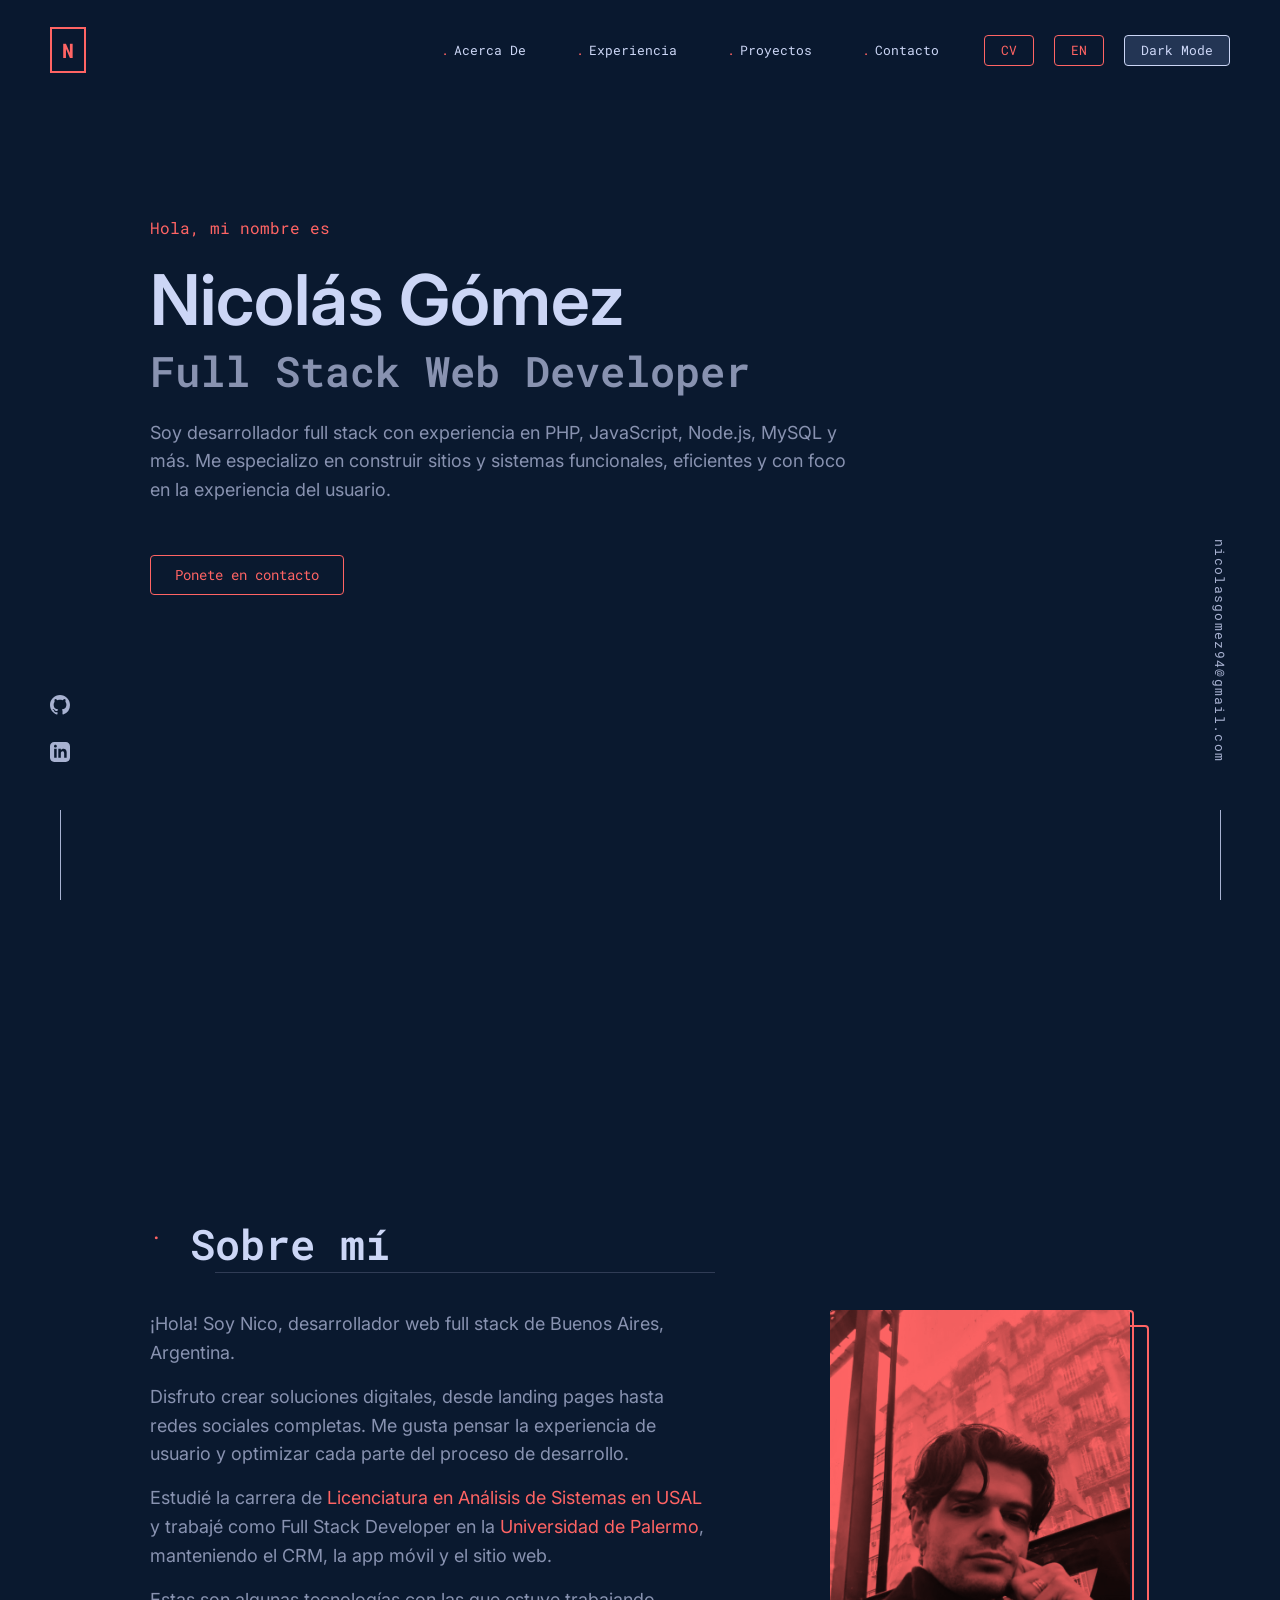
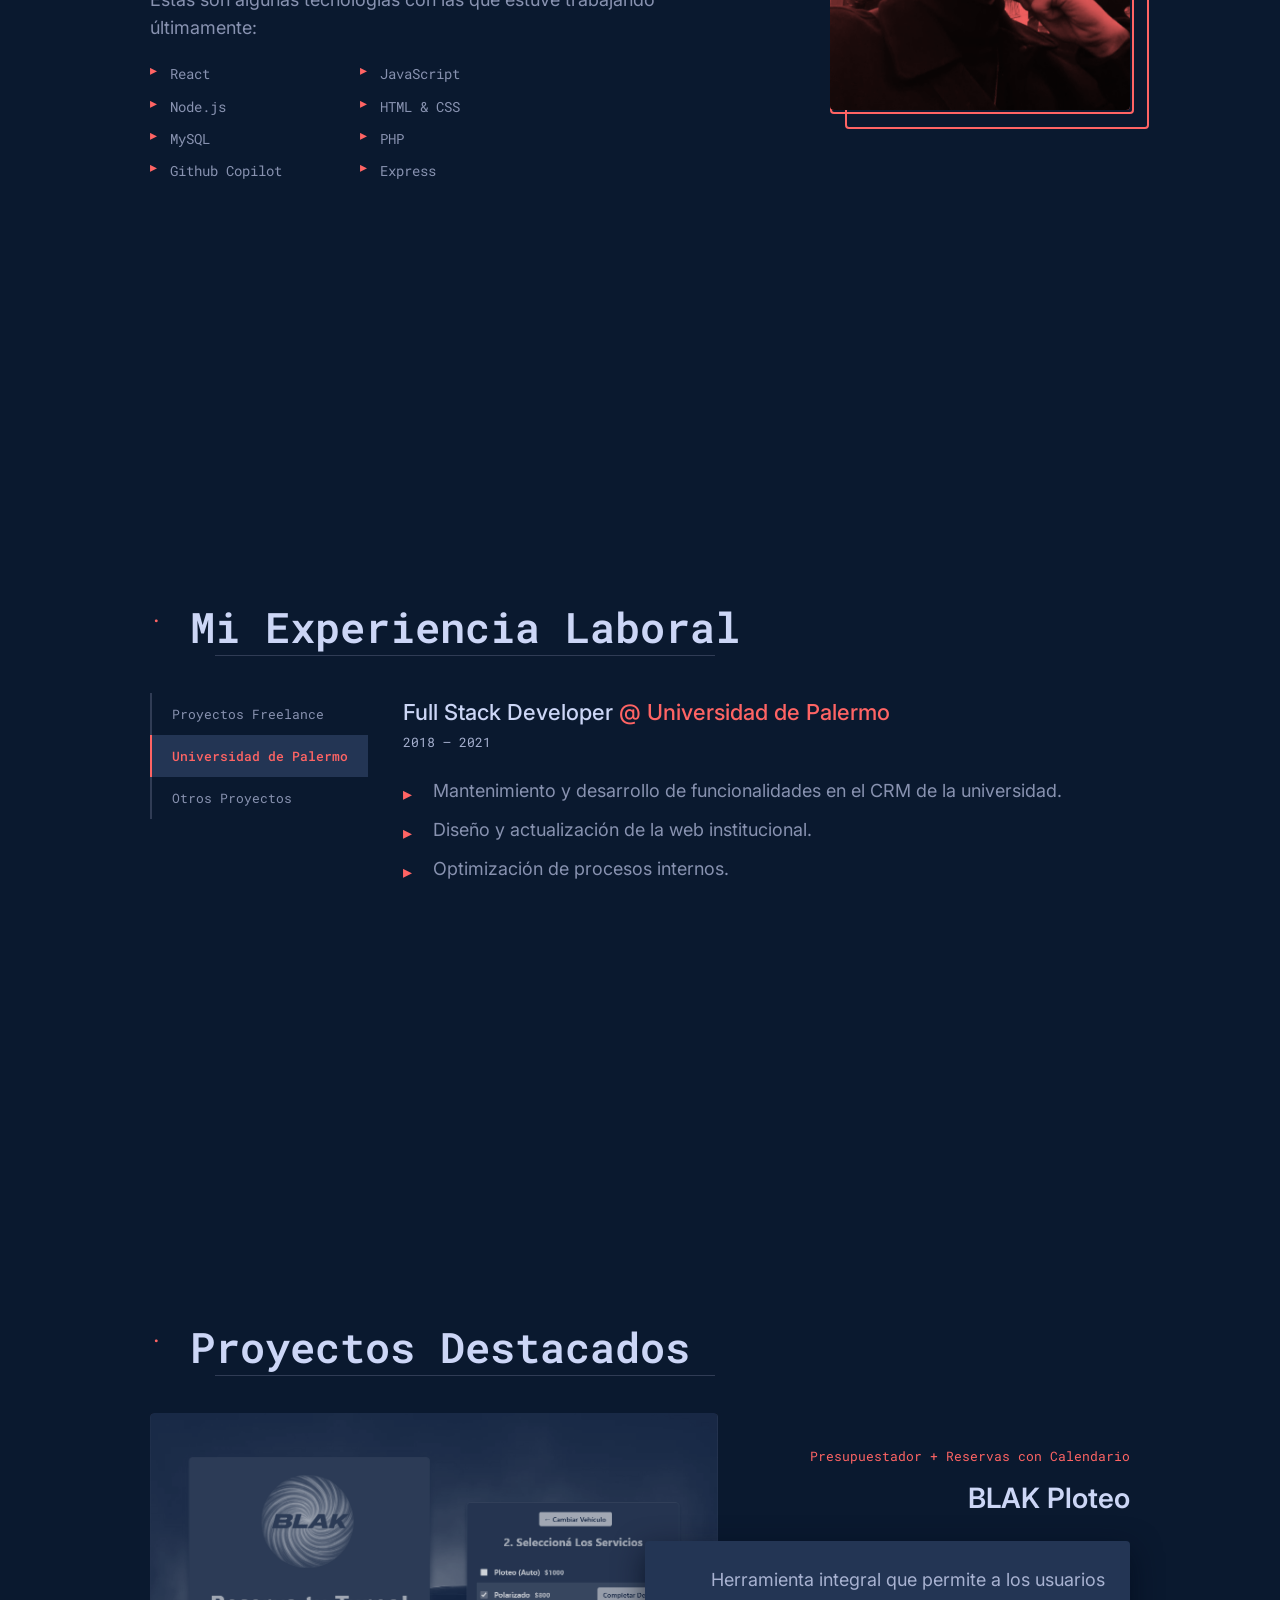
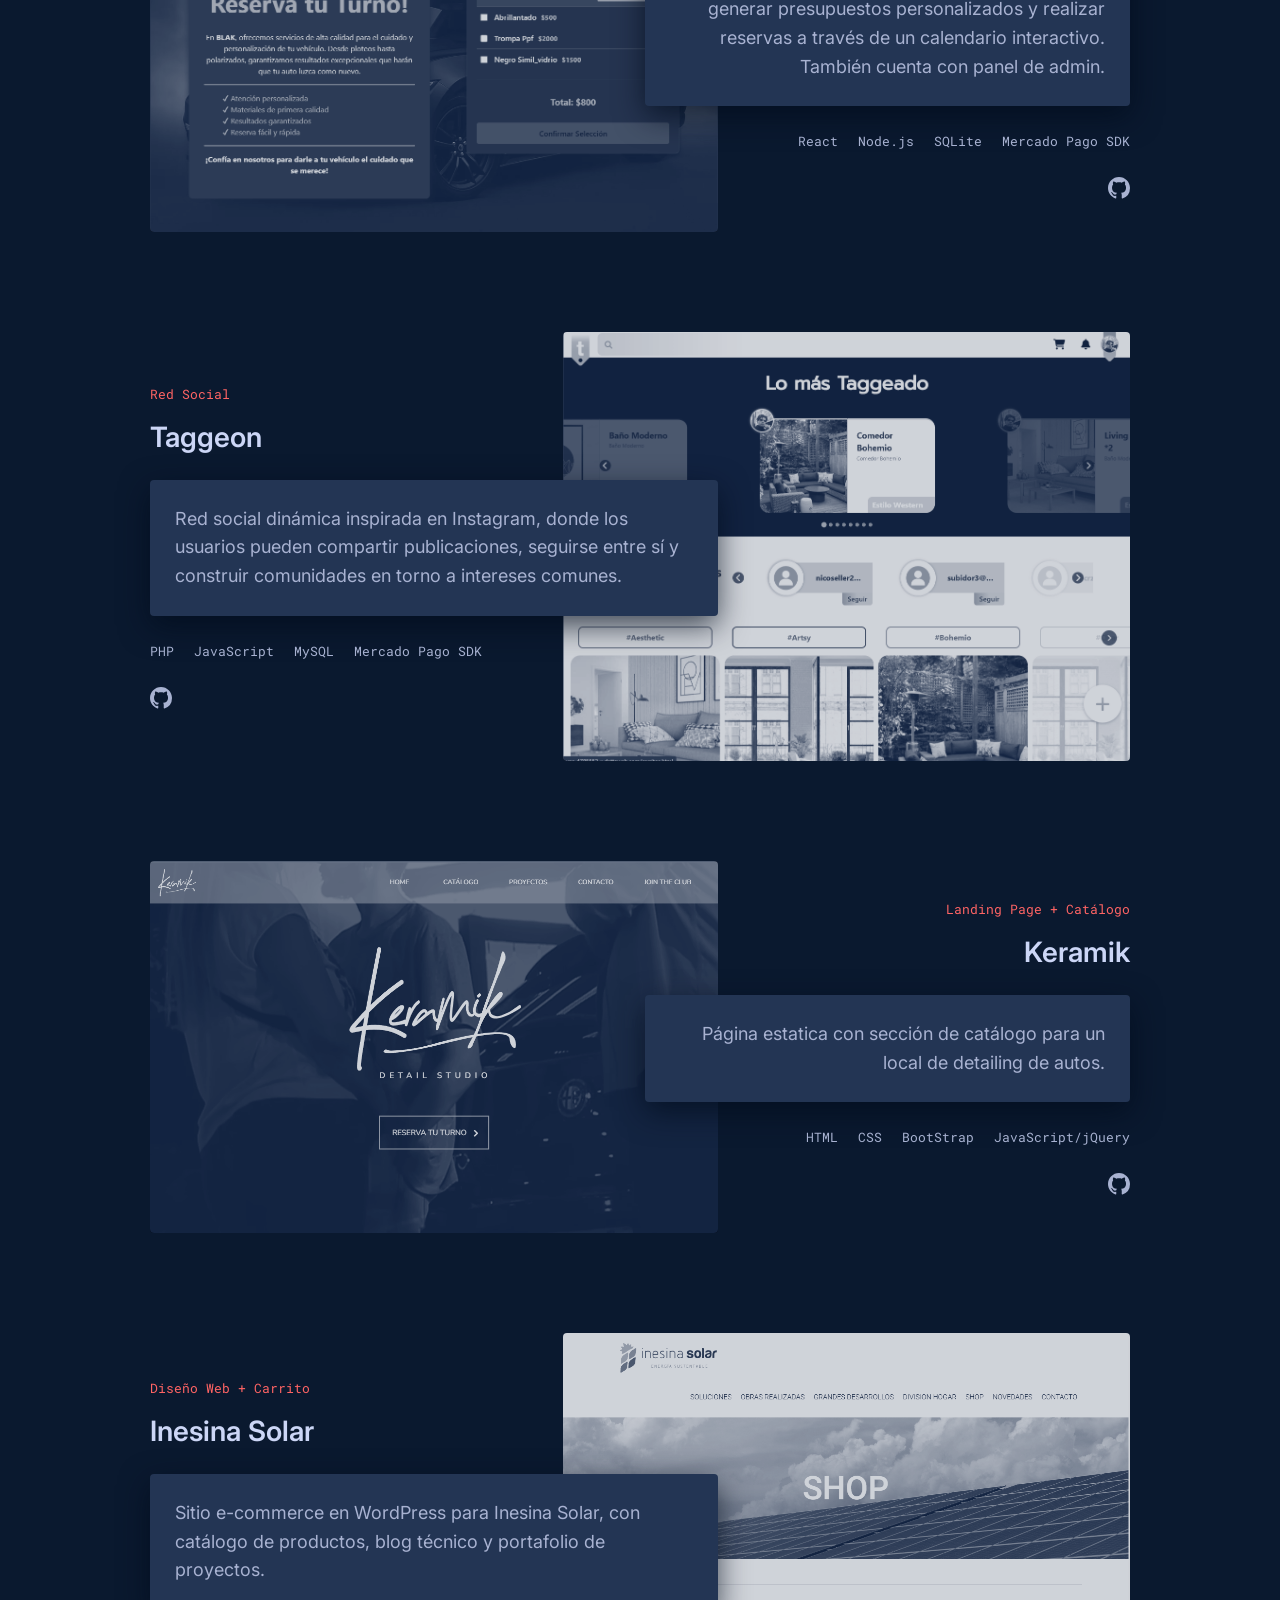
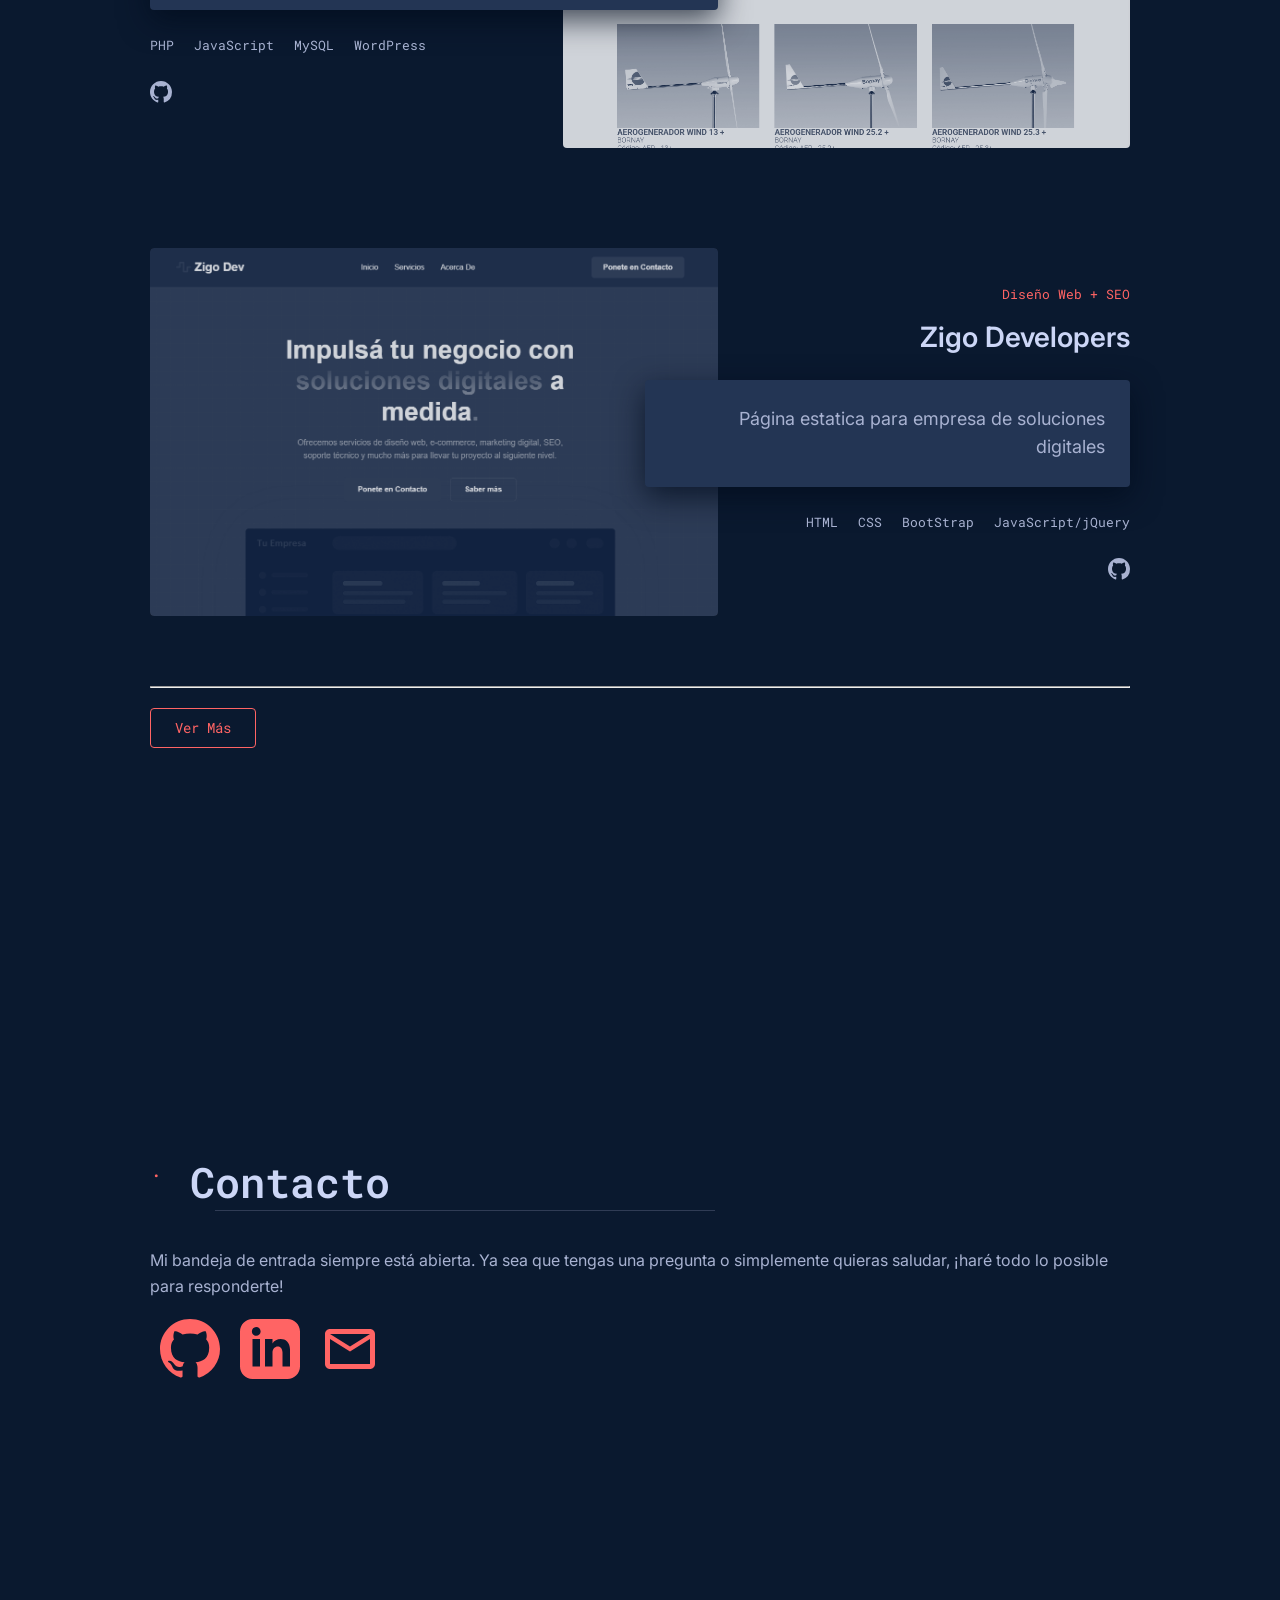
==== index.html @ 7b9150d1 "vuelta a normal" ====
<!DOCTYPE html>
<html lang="es">
<head>
    <meta charset="UTF-8">
    <meta name="viewport" content="width=device-width, initial-scale=1.0">
    <title>Nicolás Gómez - Full Stack Developer</title>
    <link rel="stylesheet" type="text/css" href="css/styles.css">
    <link rel="preconnect" href="https://fonts.googleapis.com">
    <link rel="preconnect" href="https://fonts.gstatic.com" crossorigin>
    <link rel="icon" type="image/png" href="img/favicon2.png">
    <link href="https://fonts.googleapis.com/css2?family=Inter:wght@400;500;600;700&family=Roboto+Mono:wght@400;500&display=swap" rel="stylesheet">
</head>
<body>

    <header>
        <div class="logo">
            <a href="#hero">N</a>
        </div>
    
        <nav class="desktop-nav"> 
            <ul>
                <li><a href="#about">Acerca De</a></li>
                <li><a href="#experience">Experiencia</a></li>
                <li><a href="#work">Proyectos</a></li>
                <li><a href="#contact">Contacto</a></li>
            </ul>
            <a href="cv/cv_es.pdf" target="_blank" rel="noopener noreferrer" class="button resume-button">CV</a>
            <a href="index-en.html" rel="noopener noreferrer" class="button resume-button lang-button">EN</a>
            <button id="theme-toggle" class="button theme-toggle-button">Dark Mode</button>
        </nav>
    
        <div class="mobile-nav-button-container">
            <button class="hamburger-button" aria-label="Menu" aria-expanded="false" aria-controls="mobile-menu">
                <div class="hamburger-box">
                    <div class="hamburger-inner"></div>
                </div>
            </button>
        </div>
    </header>
    
    <aside id="mobile-menu" class="mobile-menu" tabindex="-1" aria-labelledby="mobile-menu-title" hidden>
        <button class="close-menu-button" aria-label="Close menu">
            <span>&times;</span> </button>
        <nav>
             <ul>
                <li><a href="#about">Acerca De</a></li>
                <li><a href="#experience">Experiencia</a></li>
                <li><a href="#work">Proyectos</a></li>
                <li><a href="#contact">Contacto</a></li>
             </ul>
            <div class="btn-mobile-otros">
                <a href="cv/cv_es.pdf" target="_blank" rel="noopener noreferrer" class="button resume-button">Resume</a>
                <a href="index-en.html" rel="noopener noreferrer" class="button resume-button lang-button">EN</a>
                <button id="mobile-theme-toggle" class="button theme-toggle-button">Dark Mode</button>
            </div>
        </nav>
    </aside>

    <aside class="side left">
        <ul>
            <li><a href="https://github.com/yourusername" target="_blank" rel="noopener noreferrer" aria-label="GitHub">
                 <svg xmlns="http://www.w3.org/2000/svg" viewBox="0 0 16 16" fill="currentColor"> <path d="M8 0C3.58 0 0 3.58 0 8c0 3.54 2.29 6.53 5.47 7.59.4.07.55-.17.55-.38 0-.19-.01-.82-.01-1.49-2.01.37-2.53-.49-2.69-.94-.09-.23-.48-.94-.82-1.13-.28-.15-.68-.52-.01-.53.63-.01 1.08.58 1.23.82.72 1.21 1.87.87 2.33.66.07-.52.28-.87.51-1.07-1.78-.2-3.64-.89-3.64-3.95 0-.87.31-1.59.82-2.15-.08-.2-.36-1.02.08-2.12 0 0 .67-.21 2.2.82.64-.18 1.32-.27 2-.27.68 0 1.36.09 2 .27 1.53-1.04 2.2-.82 2.2-.82.44 1.1.16 1.92.08 2.12.51.56.82 1.27.82 2.15 0 3.07-1.87 3.75-3.65 3.95.29.25.54.73.54 1.48 0 1.07-.01 1.93-.01 2.2 0 .21.15.46.55.38A8.013 8.013 0 0 0 16 8c0-4.42-3.58-8-8-8z"/> </svg>
            </a></li>
             <!-- <li><a href="https://instagram.com/yourusername" target="_blank" rel="noopener noreferrer" aria-label="Instagram">
                 <svg xmlns="http://www.w3.org/2000/svg" role="img" viewBox="0 0 24 24" fill="none" stroke="#0a192f" stroke-width="2" stroke-linecap="round" stroke-linejoin="round" class="feather feather-instagram"><rect x="2" y="2" width="20" height="20" rx="5" ry="5"></rect><path d="M16 11.37A4 4 0 1 1 12.63 8 4 4 0 0 1 16 11.37z"></path><line x1="17.5" y1="6.5" x2="17.51" y2="6.5"></line></svg>
             </a></li>stroke hardcodeado
            <li><a href="https://twitter.com/yourusername" target="_blank" rel="noopener noreferrer" aria-label="Twitter">
                 <svg xmlns="http://www.w3.org/2000/svg" viewBox="0 0 24 24" fill="currentColor"> <path d="M24 4.557c-.883.392-1.832.656-2.828.775 1.017-.609 1.798-1.574 2.165-2.724-.951.564-2.005.974-3.127 1.195-.897-.957-2.178-1.555-3.594-1.555-3.179 0-5.515 2.966-4.797 6.045-4.091-.205-7.719-2.165-10.148-5.144-.424.727-.666 1.581-.666 2.493 0 1.696.862 3.19 2.171 4.069-.802-.026-1.55-.248-2.2-.608v.064c0 2.368 1.686 4.34 3.914 4.79-.41.111-.843.171-1.286.171-.315 0-.619-.031-.916-.086.621 1.934 2.426 3.341 4.567 3.381-1.676 1.311-3.789 2.091-6.083 2.091-.396 0-.787-.023-1.171-.069 2.167 1.394 4.748 2.209 7.522 2.209 9.016 0 13.939-7.482 13.939-13.94 0-.212-.005-.424-.014-.634.957-.69 1.785-1.554 2.443-2.537z"/> </svg>
            </a></li> -->
            <li><a href="https://linkedin.com/in/yourusername" target="_blank" rel="noopener noreferrer" aria-label="LinkedIn">
                 <svg xmlns="http://www.w3.org/2000/svg" viewBox="0 0 24 24" fill="currentColor"> <path d="M19 0h-14c-2.761 0-5 2.239-5 5v14c0 2.761 2.239 5 5 5h14c2.762 0 5-2.239 5-5v-14c0-2.761-2.238-5-5-5zm-11 19h-3v-11h3v11zm-1.5-12.268c-.966 0-1.75-.79-1.75-1.764s.784-1.764 1.75-1.764 1.75.79 1.75 1.764-.783 1.764-1.75 1.764zm13.5 12.268h-3v-5.604c0-3.368-4-3.113-4 0v5.604h-3v-11h3v1.765c1.396-2.586 7-2.777 7 2.476v6.759z"/> </svg>
            </a></li>
        </ul>
    </aside>

    <aside class="side right">
        <div class="email">
            <a href="mailto:nicolasgomez94@gmail.com">nicolasgomez94@gmail.com</a>
        </div>
    </aside>

    <main>
        <section id="hero">
            <p class="greeting">Hola, mi nombre es</p>
            <h1 class="name">Nicolás Gómez</h1>
            <h2 class="tagline">Full Stack Web Developer</h2>
            <p>Soy desarrollador full stack con experiencia en PHP, JavaScript, Node.js, MySQL y más. Me especializo en construir sitios y sistemas funcionales, eficientes y con foco en la experiencia del usuario.</p>
            <a href="mailto:nicolasgomez94@gmail.com" class="button contact-button">Ponete en contacto</a>
        </section>
        
        <section id="about" style="margin-top: 200px;">
            <h2>Sobre mí</h2>
            <div class="about-content">
                <div class="about-text">
                    <p>¡Hola! Soy Nico, desarrollador web full stack de Buenos Aires, Argentina.</p>
                    <p>Disfruto crear soluciones digitales, desde landing pages hasta redes sociales completas. Me gusta pensar la experiencia de usuario y optimizar cada parte del proceso de desarrollo.</p>
                    <p>Estudié la carrera de <span class="highlight">Licenciatura en Análisis de Sistemas en USAL</span> y trabajé como Full Stack Developer en la <span class="highlight">Universidad de Palermo</span>, manteniendo el CRM, la app móvil y el sitio web.</p>
                    <p>Estas son algunas tecnologías con las que estuve trabajando últimamente:</p>
                    <ul class="skills-list">
                        <li>React</li>
                        <li>JavaScript</li>
                        <li>Node.js</li>
                        <li>HTML & CSS</li>
                        <li>MySQL</li>
                        <li>PHP</li>
                        <li>Github Copilot</li>
                        <li>Express</li>
                    </ul>
                </div>
                <div class="about-image">
                    <div class="image-wrapper">
                        <img src="img/20240723_174016.jpg" alt="Nicolás Gómez">
                    </div>
                </div>
            </div>
        </section>
        
        <section id="experience">
            <h2>Mi Experiencia Laboral</h2>
            <div class="experience-tabs">
                <div class="tab-list" role="tablist" aria-label="Job tabs">
                    <button id="tab-0" role="tab" aria-selected="false" aria-controls="panel-0" tabindex="-1" class="tab-button">
                        <span>Proyectos Freelance</span>
                    </button>
                    <button id="tab-1" role="tab" aria-selected="true" aria-controls="panel-1" tabindex="0" class="tab-button active">
                        <span>Universidad de Palermo</span>
                    </button>
                    <button id="tab-2" role="tab" aria-selected="false" aria-controls="panel-2" tabindex="-1" class="tab-button">
                        <span>Otros Proyectos</span>
                    </button>
                </div>
        
                <div class="tab-panels">
                    <div id="panel-0" role="tabpanel" tabindex="0" aria-labelledby="tab-0" class="tab-panel" hidden>
                        <h3><span>Full Stack Developer</span> <span class="company"> Freelance</span></h3>
                        <p class="date">2021 — 2024</p>
                        <ul>
                            <li>Diseño y desarrollo de sitios web para emprendimientos como GG Apartments y Keramik.</li>
                            <li>Creación de redes sociales propias con funcionalidades avanzadas (Taggeon).</li>
                            <li>Implementación de funcionalidades de reservas y pagos online en plataformas como BLAK.</li>
                        </ul>
                    </div>
                    <div id="panel-1" role="tabpanel" tabindex="0" aria-labelledby="tab-1" class="tab-panel active">
                        <h3><span>Full Stack Developer</span> <span class="company"> Universidad de Palermo</span></h3>
                        <p class="date">2018 — 2021</p>
                        <ul>
                            <li>Mantenimiento y desarrollo de funcionalidades en el CRM de la universidad.</li>
                            <li>Diseño y actualización de la web institucional.</li>
                            <li>Optimización de procesos internos.</li>
                        </ul>
                    </div>
                    <div id="panel-2" role="tabpanel" tabindex="0" aria-labelledby="tab-2" class="tab-panel">
                        <h3><span>Otros Proyectos/Emprendimientos</span></h3>
                        <p class="date">2021 — 2024</p>
                        <ul>
                            <li>
                                <strong>Keramik</strong>, Local de detailing de autos<br>
                                Gestión de proyectos, estrategia digital y Desarrollo de sistemas<br>
                            </li>
                            <li>
                                <strong>G&G Apartments</strong>, Sub alquiler de propiedades de alquiler temporario<br>
                                Gestión de proyectos, estrategia digital y Desarrollo de sistemas<br>
                            </li>
                        </ul>
                    </div>
                </div>
            </div>
        </section>
        

        <section id="work">
            <h2>Proyectos Destacados</h2>
  
            <ul class="featured-projects-list">
                <li class="project">
                    <div class="project-content">
                        <div>
                            <p class="project-overline">Presupuestador + Reservas con Calendario</p>
                            <h3 class="project-title"><a href="https://blak-frontend.onrender.com/">BLAK Ploteo</a></h3>
                            <div class="project-description">
                                <p>Herramienta integral que permite a los usuarios generar presupuestos personalizados y realizar reservas a través de un calendario interactivo. También cuenta con panel de admin.</p>
                            </div>
                            <ul class="project-tech-list">
                                <li>React</li>
                                <li>Node.js</li>
                                <li>SQLite</li>
                                <li>Mercado Pago SDK</li>
                            </ul>
                            <div class="project-links">
                                <a href="#" aria-label="GitHub Link" target="_blank" rel="noopener noreferrer">
                                    <svg xmlns="http://www.w3.org/2000/svg" viewBox="0 0 16 16" fill="currentColor" width="22" height="22"><path d="M8 0C3.58 0 0 3.58 0 8c0 3.54 2.29 6.53 5.47 7.59.4.07.55-.17.55-.38 0-.19-.01-.82-.01-1.49-2.01.37-2.53-.49-2.69-.94-.09-.23-.48-.94-.82-1.13-.28-.15-.68-.52-.01-.53.63-.01 1.08.58 1.23.82.72 1.21 1.87.87 2.33.66.07-.52.28-.87.51-1.07-1.78-.2-3.64-.89-3.64-3.95 0-.87.31-1.59.82-2.15-.08-.2-.36-1.02.08-2.12 0 0 .67-.21 2.2.82.64-.18 1.32-.27 2-.27.68 0 1.36.09 2 .27 1.53-1.04 2.2-.82 2.2-.82.44 1.1.16 1.92.08 2.12.51.56.82 1.27.82 2.15 0 3.07-1.87 3.75-3.65 3.95.29.25.54.73.54 1.48 0 1.07-.01 1.93-.01 2.2 0 .21.15.46.55.38A8.013 8.013 0 0 0 16 8c0-4.42-3.58-8-8-8z"/></svg>
                                </a>
                                </div>
                        </div>
                    </div>
                    <div class="project-image">
                         <a href="https://blak-frontend.onrender.com/">
                            <img src="img/blak.png" alt="AssignmentHub Screenshot">
                         </a>
                    </div>
                </li>
  
                <li class="project">
                    <div class="project-content">
                        <div>
                            <p class="project-overline">Red Social</p>
                            <h3 class="project-title"><a href="http://vps-4785552-x.dattaweb.com/">Taggeon</a></h3>
                            <div class="project-description">
                                <p>Red social dinámica inspirada en Instagram, donde los usuarios pueden compartir publicaciones, seguirse entre sí y construir comunidades en torno a intereses comunes.</p>
                            </div>
                            <ul class="project-tech-list">
                                <li>PHP</li>
                                <li>JavaScript</li>
                                <li>MySQL</li>
                                <li>Mercado Pago SDK</li>
                            </ul>
                            <div class="project-links">
                                <a href="#" aria-label="GitHub Link" target="_blank" rel="noopener noreferrer">
                                     <svg xmlns="http://www.w3.org/2000/svg" viewBox="0 0 16 16" fill="currentColor" width="22" height="22"><path d="M8 0C3.58 0 0 3.58 0 8c0 3.54 2.29 6.53 5.47 7.59.4.07.55-.17.55-.38 0-.19-.01-.82-.01-1.49-2.01.37-2.53-.49-2.69-.94-.09-.23-.48-.94-.82-1.13-.28-.15-.68-.52-.01-.53.63-.01 1.08.58 1.23.82.72 1.21 1.87.87 2.33.66.07-.52.28-.87.51-1.07-1.78-.2-3.64-.89-3.64-3.95 0-.87.31-1.59.82-2.15-.08-.2-.36-1.02.08-2.12 0 0 .67-.21 2.2.82.64-.18 1.32-.27 2-.27.68 0 1.36.09 2 .27 1.53-1.04 2.2-.82 2.2-.82.44 1.1.16 1.92.08 2.12.51.56.82 1.27.82 2.15 0 3.07-1.87 3.75-3.65 3.95.29.25.54.73.54 1.48 0 1.07-.01 1.93-.01 2.2 0 .21.15.46.55.38A8.013 8.013 0 0 0 16 8c0-4.42-3.58-8-8-8z"/></svg>
                                </a>
                            </div>
                        </div>
                    </div>
                    <div class="project-image">
                        <a href="http://vps-4785552-x.dattaweb.com/">
                            <img src="img/tagg.png" alt="Quiz App Screenshot">
                        </a>
                    </div>
                </li>
                <li class="project">
                    <div class="project-content">
                        <div>
                            <p class="project-overline">Landing Page + Catálogo</p>
                            <h3 class="project-title"><a href="https://keramik.com.ar/">Keramik</a></h3>
                            <div class="project-description">
                                <p>Página estatica con sección de catálogo para un local de detailing de autos.</p>
                            </div>
                            <ul class="project-tech-list">
                                <li>HTML</li>
                                <li>CSS</li>
                                <li>BootStrap</li>
                                <li>JavaScript/jQuery</li>
                            </ul>
                            <div class="project-links">
                                <a href="#" aria-label="GitHub Link" target="_blank" rel="noopener noreferrer">
                                     <svg xmlns="http://www.w3.org/2000/svg" viewBox="0 0 16 16" fill="currentColor" width="22" height="22"><path d="M8 0C3.58 0 0 3.58 0 8c0 3.54 2.29 6.53 5.47 7.59.4.07.55-.17.55-.38 0-.19-.01-.82-.01-1.49-2.01.37-2.53-.49-2.69-.94-.09-.23-.48-.94-.82-1.13-.28-.15-.68-.52-.01-.53.63-.01 1.08.58 1.23.82.72 1.21 1.87.87 2.33.66.07-.52.28-.87.51-1.07-1.78-.2-3.64-.89-3.64-3.95 0-.87.31-1.59.82-2.15-.08-.2-.36-1.02.08-2.12 0 0 .67-.21 2.2.82.64-.18 1.32-.27 2-.27.68 0 1.36.09 2 .27 1.53-1.04 2.2-.82 2.2-.82.44 1.1.16 1.92.08 2.12.51.56.82 1.27.82 2.15 0 3.07-1.87 3.75-3.65 3.95.29.25.54.73.54 1.48 0 1.07-.01 1.93-.01 2.2 0 .21.15.46.55.38A8.013 8.013 0 0 0 16 8c0-4.42-3.58-8-8-8z"/></svg>
                                </a>
                            </div>
                        </div>
                    </div>
                    <div class="project-image">
                        <a href="https://keramik.com.ar/">
                            <img src="img/ker.png" alt="Quiz App Screenshot">
                        </a>
                    </div>
                </li>
                <li class="project">
                    <div class="project-content">
                        <div>
                            <p class="project-overline">Diseño Web + Carrito</p>
                            <h3 class="project-title"><a href="https://inesinasolar.com/">Inesina Solar</a></h3>
                            <div class="project-description">
                                <p>Sitio e-commerce en WordPress para Inesina Solar, con catálogo de productos, blog técnico y portafolio de proyectos.</p>
                            </div>
                            <ul class="project-tech-list">
                                <li>PHP</li>
                                <li>JavaScript</li>
                                <li>MySQL</li>
                                <li>WordPress</li>
                            </ul>
                            <div class="project-links">
                                <a href="#" aria-label="GitHub Link" target="_blank" rel="noopener noreferrer">
                                     <svg xmlns="http://www.w3.org/2000/svg" viewBox="0 0 16 16" fill="currentColor" width="22" height="22"><path d="M8 0C3.58 0 0 3.58 0 8c0 3.54 2.29 6.53 5.47 7.59.4.07.55-.17.55-.38 0-.19-.01-.82-.01-1.49-2.01.37-2.53-.49-2.69-.94-.09-.23-.48-.94-.82-1.13-.28-.15-.68-.52-.01-.53.63-.01 1.08.58 1.23.82.72 1.21 1.87.87 2.33.66.07-.52.28-.87.51-1.07-1.78-.2-3.64-.89-3.64-3.95 0-.87.31-1.59.82-2.15-.08-.2-.36-1.02.08-2.12 0 0 .67-.21 2.2.82.64-.18 1.32-.27 2-.27.68 0 1.36.09 2 .27 1.53-1.04 2.2-.82 2.2-.82.44 1.1.16 1.92.08 2.12.51.56.82 1.27.82 2.15 0 3.07-1.87 3.75-3.65 3.95.29.25.54.73.54 1.48 0 1.07-.01 1.93-.01 2.2 0 .21.15.46.55.38A8.013 8.013 0 0 0 16 8c0-4.42-3.58-8-8-8z"/></svg>
                                </a>
                            </div>
                        </div>
                    </div>
                    <div class="project-image">
                        <a href="https://inesinasolar.com/">
                            <img src="img/inesina.png" alt="Quiz App Screenshot">
                        </a>
                    </div>
                </li>
                <li class="project">
                    <div class="project-content">
                        <div>
                            <p class="project-overline">Diseño Web + SEO</p>
                            <h3 class="project-title"><a href="https://zigodev.onrender.com/index.html">Zigo Developers</a></h3>
                            <div class="project-description">
                                <p>Página estatica para empresa de soluciones digitales</p>
                            </div>
                            <ul class="project-tech-list">
                                <li>HTML</li>
                                <li>CSS</li>
                                <li>BootStrap</li>
                                <li>JavaScript/jQuery</li>
                            </ul>
                            <div class="project-links">
                                <a href="#" aria-label="GitHub Link" target="_blank" rel="noopener noreferrer">
                                     <svg xmlns="http://www.w3.org/2000/svg" viewBox="0 0 16 16" fill="currentColor" width="22" height="22"><path d="M8 0C3.58 0 0 3.58 0 8c0 3.54 2.29 6.53 5.47 7.59.4.07.55-.17.55-.38 0-.19-.01-.82-.01-1.49-2.01.37-2.53-.49-2.69-.94-.09-.23-.48-.94-.82-1.13-.28-.15-.68-.52-.01-.53.63-.01 1.08.58 1.23.82.72 1.21 1.87.87 2.33.66.07-.52.28-.87.51-1.07-1.78-.2-3.64-.89-3.64-3.95 0-.87.31-1.59.82-2.15-.08-.2-.36-1.02.08-2.12 0 0 .67-.21 2.2.82.64-.18 1.32-.27 2-.27.68 0 1.36.09 2 .27 1.53-1.04 2.2-.82 2.2-.82.44 1.1.16 1.92.08 2.12.51.56.82 1.27.82 2.15 0 3.07-1.87 3.75-3.65 3.95.29.25.54.73.54 1.48 0 1.07-.01 1.93-.01 2.2 0 .21.15.46.55.38A8.013 8.013 0 0 0 16 8c0-4.42-3.58-8-8-8z"/></svg>
                                </a>
                            </div>
                        </div>
                    </div>
                    <div class="project-image">
                        <a href="https://zigodev.onrender.com/index.html">
                            <img src="img/zigo.png" alt="Quiz App Screenshot">
                        </a>
                    </div>
                </li>
            </ul>
            <hr>
            <a href="https://github.com/nicogomez94" class="button contact-button" style="margin-top: 20px;">Ver Más</a>
        </section>

        <section id="contact">
            <h2>Contacto</h2>
            <p>Mi bandeja de entrada siempre está abierta. Ya sea que tengas una pregunta o simplemente quieras saludar, ¡haré todo lo posible para responderte!</p>
            <!-- Botones de redes sociales -->
            <div class="social-buttons" style="margin-top: 20px; display: flex; gap: 20px; margin-left: 10px;">
                <a href="https://github.com/nicogomez94" target="_blank" rel="noopener noreferrer" aria-label="GitHub">
                    <svg xmlns="http://www.w3.org/2000/svg" viewBox="0 0 16 16" fill="currentColor" width="60" height="60">
                        <path d="M8 0C3.58 0 0 3.58 0 8c0 3.54 2.29 6.53 5.47 7.59.4.07.55-.17.55-.38 0-.19-.01-.82-.01-1.49-2.01.37-2.53-.49-2.69-.94-.09-.23-.48-.94-.82-1.13-.28-.15-.68-.52-.01-.53.63-.01 1.08.58 1.23.82.72 1.21 1.87.87 2.33.66.07-.52.28-.87.51-1.07-1.78-.2-3.64-.89-3.64-3.95 0-.87.31-1.59.82-2.15-.08-.2-.36-1.02.08-2.12 0 0 .67-.21 2.2.82.64-.18 1.32-.27 2-.27.68 0 1.36.09 2 .27 1.53-1.04 2.2-.82 2.2-.82.44 1.1.16 1.92.08 2.12.51.56.82 1.27.82 2.15 0 3.07-1.87 3.75-3.65 3.95.29.25.54.73.54 1.48 0 1.07-.01 1.93-.01 2.2 0 .21.15.46.55.38A8.013 8.013 0 0 0 16 8c0-4.42-3.58-8-8-8z"/>
                    </svg>
                </a>
                <a href="https://linkedin.com/in/nicolasgomez94" target="_blank" rel="noopener noreferrer" aria-label="LinkedIn">
                    <svg xmlns="http://www.w3.org/2000/svg" viewBox="0 0 24 24" fill="currentColor" width="60" height="60">
                        <path d="M19 0h-14c-2.761 0-5 2.239-5 5v14c0 2.761 2.239 5 5 5h14c2.762 0 5-2.239 5-5v-14c0-2.761-2.238-5-5-5zm-11 19h-3v-11h3v11zm-1.5-12.268c-.966 0-1.75-.79-1.75-1.764s.784-1.764 1.75-1.764 1.75.79 1.75 1.764-.783 1.764-1.75 1.764zm13.5 12.268h-3v-5.604c0-3.368-4-3.113-4 0v5.604h-3v-11h3v1.765c1.396-2.586 7-2.777 7 2.476v6.759z"/>
                    </svg>
                </a>
                <a href="mailto:nicolasgomez94@gmail.com" target="_blank" rel="noopener noreferrer" aria-label="Correo">
                    <svg xmlns="http://www.w3.org/2000/svg" viewBox="0 0 24 24" fill="currentColor" width="60" height="60">
                        <path d="M20 4H4C2.9 4 2 4.9 2 6v12c0 1.1.9 2 2 2h16c1.1 0 2-.9 2-2V6c0-1.1-.9-2-2-2zm0 2-8 5-8-5h16zm0 12H4V8l8 5 8-5v10z"/>
                    </svg>
                </a>
            </div>
        </section>

    </main>

    <script src="js/script.js"></script>

</body>
</html>
---- css/styles.css ----
:root {
    --dark-navy: #0a192f;
    --navy: #112240;
    --light-navy: #233554;
    --lightest-navy: #303C55;
    --slate: #8892b0;
    --light-slate: #a8b2d1;
    --lightest-slate: #ccd6f6;
    --white: #e6f1ff;
    --green: #ff6464;
    --font-sans: 'Inter', -apple-system, BlinkMacSystemFont, "Segoe UI", Roboto, Helvetica, Arial, sans-serif, "Apple Color Emoji", "Segoe UI Emoji", "Segoe UI Symbol";
    --font-mono: 'SF Mono', 'Fira Code', 'Fira Mono', 'Roboto Mono', monospace;
    --fz-xxs: 12px;
    --fz-xs: 13px;
    --fz-sm: 14px;
    --fz-md: 16px;
    --fz-lg: 18px;
    --fz-xl: 20px;
    --fz-xxl: 22px;
    --fz-heading-sm: 38px;
    --fz-heading-md: 42px;
    --fz-heading-lg: clamp(50px, 8vw, 70px);
    --fz-heading-xl: clamp(55px, 8vw, 80px);
    --border-radius: 4px;
    --nav-height: 100px;
    --nav-scroll-height: 70px;
    --tab-height: 42px;
    --tab-width: 120px;
    --easing: cubic-bezier(0.645, 0.045, 0.355, 1);
    --transition: all 0.25s cubic-bezier(0.645, 0.045, 0.355, 1);
    --hamburger-width: 30px;
    --hamburger-height: 24px;
    --hamburger-spacing: 4px;
    --hamburger-color: var(--green);
    --mobile-menu-speed: 0.3s;
    --mobile-menu-easing: ease;
}

* {
    margin: 0;
    padding: 0;
    box-sizing: border-box;
}

html {
    scroll-behavior: smooth;
}

body {
    background-color: var(--dark-navy);
    color: var(--light-slate);
    font-family: var(--font-sans);
    font-size: var(--fz-md);
    line-height: 1.6;
    -webkit-font-smoothing: antialiased;
    -moz-osx-font-smoothing: grayscale;
}

main {
    padding: 0 150px;
    margin: 0 auto;
    width: 100%;
    max-width: 1600px;
    padding-top: var(--nav-height);
}

section {
     padding: 200px 0;
     max-width: 1000px;
     margin: 0 auto;
     min-height: 80vh;
     scroll-margin-top: var(--nav-height);
}

h1, h2, h3, h4, h5, h6 {
    color: var(--lightest-slate);
    font-weight: 600;
    margin-bottom: 1rem;
}

a {
    color: var(--green);
    text-decoration: none;
    transition: var(--transition);
}
a:hover {
   color: var(--green);
   opacity: 0.8;
   text-decoration: none;
}

.button {
    color: var(--green);
    background-color: transparent;
    border: 1px solid var(--green);
    border-radius: var(--border-radius);
    padding: 0.75rem 1.5rem;
    font-family: var(--font-mono);
    font-size: var(--fz-sm);
    line-height: 1;
    text-decoration: none;
    cursor: pointer;
    transition: var(--transition);
    display: inline-block;
}

.button:hover {
    background-color: rgba(100, 255, 218, 0.1);
    outline: none;
}

header {
    position: fixed;
    top: 0;
    left: 0;
    width: 100%;
    height: var(--nav-height);
    padding: 0 50px;
    display: flex;
    justify-content: space-between;
    align-items: center;
    background-color: rgba(10, 25, 47, 0.85);
    backdrop-filter: blur(10px);
    z-index: 10;
    transition: var(--transition);
    justify-content: space-between;
}

.desktop-nav {
    display: flex;
    align-items: center;
}

nav ul {
    display: flex;
    align-items: center;
    list-style: none;
}

nav ul li {
    margin: 0 15px;
    font-family: var(--font-mono);
    font-size: var(--fz-xs);
}

nav ul li a {
    color: var(--lightest-slate);
    counter-increment: item 1;
    padding: 10px;
}

nav ul li a::before {
    content: '.';
    margin-right: 5px;
    color: var(--green);
    font-size: var(--fz-xs);
}
 nav ul li a:hover {
    color: var(--green);
 }

.mobile-nav-button-container {
    display: none;
    position: fixed;
    top: 15px;
    right: 25px;
    z-index: 12;
}

.hamburger-button {
    display: inline-block;
    padding: 15px;
    cursor: pointer;
    transition-property: opacity, filter;
    transition-duration: 0.15s;
    transition-timing-function: linear;
    font: inherit;
    color: inherit;
    text-transform: none;
    background-color: transparent;
    border: 0;
    margin: 0;
    overflow: visible;
    position: relative;
    z-index: 12;
}
.hamburger-button:hover {
    opacity: 0.7;
}

.hamburger-box {
    width: var(--hamburger-width);
    height: var(--hamburger-height);
    display: inline-block;
    position: relative;
}

.hamburger-inner {
    display: block;
    top: 50%;
    margin-top: -2px;
    position: absolute;
    width: var(--hamburger-width);
    height: 2px;
    border-radius: 4px;
    background-color: var(--hamburger-color);
    transition: transform 0.22s var(--mobile-menu-easing);
}
.hamburger-inner::before,
.hamburger-inner::after {
    content: '';
    display: block;
    position: absolute;
    left: 0;
    width: var(--hamburger-width);
    height: 2px;
    border-radius: 4px;
    background-color: var(--hamburger-color);
    transition: transform 0.15s ease;
}
.hamburger-inner::before {
    top: calc(-1 * (var(--hamburger-height) / 2 - var(--hamburger-spacing) * 1.5));
    transition: top 0.1s 0.25s ease-in, opacity 0.1s ease-in;
}
.hamburger-inner::after {
    bottom: calc(-1 * (var(--hamburger-height) / 2 - var(--hamburger-spacing) * 1.5));
    transition: bottom 0.1s 0.25s ease-in, transform 0.22s var(--mobile-menu-easing);
}

/* Opcional: Ocultar botón hamburguesa cuando el menú está abierto */
body.menu-open .mobile-nav-button-container {
    opacity: 0.5;
    pointer-events: none;
}

/* Estilo inicial para las secciones ocultas */
.section-hidden {
    opacity: 0;
    transform: translateX(-100px); /* Barrido desde la izquierda */
    transition: opacity 0.6s ease-out, transform 0.6s ease-out;
}

/* Estilo para las secciones visibles */
.section-visible {
    opacity: 1;
    transform: translateX(0); /* Posición final */
}

/* Estilo inicial para header y aside ocultos */
.hidden {
    opacity: 0;
    transform: translateY(-50px); /* Barrido desde arriba */
    transition: opacity 0.6s ease-out, transform 0.6s ease-out;
}

/* Estilo para header y aside visibles */
.visible {
    opacity: 1;
    transform: translateY(0); /* Posición final */
}

/* --- Estilos Botón de Cierre (Nuevo) --- */
.close-menu-button {
    position: absolute;
    top: 15px;
    right: 25px;
    padding: 10px;
    background-color: transparent;
    border: none;
    color: var(--green);
    font-size: 2rem;
    font-weight: bold;
    line-height: 1;
    cursor: pointer;
    z-index: 12;
    transition: var(--transition);
}
.close-menu-button:hover {
    color: var(--white);
    opacity: 0.8;
}
.close-menu-button span {
    display: block;
    transform: translateY(-2px);
}

.mobile-menu {
    position: fixed;
    top: 0;
    bottom: 0;
    right: 0;
    width: min(75vw, 400px);
    height: 100vh;
    background-color: var(--light-navy);
    z-index: 11;
    padding: 3rem 1.5rem 2rem;
    display: flex;
    flex-direction: column;
    justify-content: center;
    align-items: center;
    transform: translateX(100%);
    visibility: hidden;
    transition: transform var(--mobile-menu-speed) var(--mobile-menu-easing),
                visibility var(--mobile-menu-speed) var(--mobile-menu-easing);
}

.mobile-menu.is-open {
    transform: translateX(0);
    visibility: visible;
    transition: transform var(--mobile-menu-speed) var(--mobile-menu-easing),
                visibility 0s linear 0s;
}

.mobile-menu nav {
    text-align: center;
    width: 100%;
    height: 100%;
    overflow-y: auto;
}

.mobile-menu nav ul {
    display: block !important;
    list-style: none;
    padding: 0;
    margin: 0;
    width: 100%;
}

.mobile-menu nav ul li {
    position: relative;
    margin: 0 auto 2rem;
    width: 100%;
}
.mobile-menu nav ul li:last-child {
    margin-bottom: 0;
}

.mobile-menu nav ul li a {
    display: block;
    font-family: var(--font-sans);
    font-size: var(--fz-lg);
    font-weight: 600;
    padding: 0.25rem 0;
    color: var(--lightest-slate);
    text-decoration: none;
    width: 100%;
    transition: var(--transition);
}
.mobile-menu nav ul li a:hover,
.mobile-menu nav ul li a:focus {
    color: var(--green);
}

.mobile-menu .resume-button {
    padding: 1rem 2.5rem;
    margin: 3rem auto 0;
    width: max-content;
    font-size: var(--fz-sm);
}

.logo a {
    font-family: var(--font-mono);
    font-size: var(--fz-xl);
    font-weight: bold;
    color: var(--green);
    text-decoration: none;
    border: 2px solid var(--green);
    padding: 5px 10px;
    display: inline-block;
}



.resume-button {
    margin-left: 20px;
    font-size: var(--fz-xs);
    padding: 0.5rem 1rem;
}

.side {
    position: fixed;
    bottom: 0;
    width: 40px;
    display: flex;
    flex-direction: column;
    align-items: center;
    z-index: 5;
}
.side.left {
    left: 40px;
}
.side.right {
    right: 40px;
}

.side::after {
    content: '';
    display: block;
    width: 1px;
    height: 90px;
    margin-top: 20px;
    background-color: var(--light-slate);
}

.side ul {
    list-style: none;
    padding: 0;
    margin: 0;
}
.side li {
    margin-bottom: 20px;
}

.side a {
    display: inline-block;
     transition: var(--transition);
}
.side a:hover {
     transform: translateY(-3px);
     color: var(--green);
}

.side svg {
    width: 20px;
    height: 20px;
    fill: var(--light-slate);
     transition: var(--transition);
}
.side a:hover svg {
    fill: var(--green);
}

.side .email a {
    font-family: var(--font-mono);
    font-size: var(--fz-xs);
    color: var(--light-slate);
    writing-mode: vertical-rl;
    letter-spacing: 0.1em;
    padding-bottom: 20px;
}
 .side .email a:hover {
     color: var(--green);
     transform: none;
 }

#hero {
    padding-top: 0;
    padding-bottom: 100px;
     min-height: calc(90vh - var(--nav-height));
     display: flex;
     flex-direction: column;
     justify-content: center;
     align-items: flex-start;
      scroll-margin-top: 0;
}

#hero .greeting {
    font-family: var(--font-mono);
    font-size: var(--fz-md);
    color: var(--green);
    margin-bottom: 20px;
}

#hero h1 {
    font-size: var(--fz-heading-lg);
    color: var(--lightest-slate);
    margin-bottom: 10px;
    line-height: 1.1;
    padding-left: 0;
}

#hero h2 {
    font-size: var(--fz-heading-md);
    color: var(--slate);
    margin-bottom: 25px;
    line-height: 1.1;
     font-weight: 600;
     padding-left: 0;
}

#hero p {
    max-width: 700px;
    color: var(--slate);
    margin-bottom: 50px;
    font-size: var(--fz-lg);
}

section h2 {
    font-family: var(--font-mono);
    font-size: var(--fz-heading-md);
    color: var(--lightest-slate);
    margin-bottom: 2rem;
    position: relative;
    padding-left: 40px;
}

section h2::before {
    counter-increment: section;
    content: '.';
    position: absolute;
    left: 0;
    top: 5px;
    color: var(--green);
    font-size: var(--fz-xl);
    font-weight: normal;
}

 section h2::after {
    content: '';
    display: block;
    position: relative;
    top: -5px;
    width: 500px;
    height: 1px;
    margin-left: 25px;
    background-color: var(--lightest-navy);
 }

 /* --- Estilos para la Sección About --- */

#about .about-content {
    display: grid; /* Usando Grid para layout */
    grid-template-columns: 3fr 2fr; /* Proporción 3:2 para texto/imagen */
    gap: 50px; /* Espacio entre texto e imagen */
    align-items: flex-start; /* Alinea los items al inicio */
}

#about .about-text p {
    margin-bottom: 15px; /* Espacio entre párrafos */
    color: var(--slate);
    font-size: var(--fz-lg); /* Tamaño de fuente ligeramente mayor */
     max-width: none; /* Anula el max-width general si lo hubiera */
}

#about .about-text .highlight {
    color: var(--green); /* Resalta el nombre de la universidad */
}

#about .skills-list {
    display: grid;
    grid-template-columns: repeat(2, minmax(140px, 200px)); /* 2 columnas */
    gap: 0 10px; /* Espacio vertical 0, horizontal 10px */
    padding: 0;
    margin: 20px 0 0 0;
    overflow: hidden;
    list-style: none;
}

#about .skills-list li {
    position: relative;
    margin-bottom: 10px;
    padding-left: 20px;
    font-family: var(--font-mono);
    font-size: var(--fz-sm); /* Un poco más pequeño */
    color: var(--slate);
}

#about .skills-list li::before {
    content: '▸'; /* Flecha como viñeta */
    position: absolute;
    left: 0;
    top: 1px; /* Ajuste vertical */
    color: var(--green);
    font-size: var(--fz-sm);
    line-height: 12px;
}

#about .about-image {
    position: relative;
    max-width: 300px; /* Ancho máximo del contenedor de imagen */
    grid-column: 2 / 3; /* Asegura que esté en la segunda columna del grid */
     margin-left: auto; /* Empuja hacia la derecha si hay espacio */
}

#about .image-wrapper {
    position: relative;
    width: 100%;
    border-radius: var(--border-radius);
    background-color: var(--green); /* Fondo para la foto */
    transition: var(--transition);
}
 #about .image-wrapper:hover,
 #about .image-wrapper:focus {
    background: transparent;
     outline: 0;
 }


#about .image-wrapper::before { /* Crea el borde exterior */
    content: '';
    display: block;
    position: absolute;
    width: 100%;
    height: 100%;
    border-radius: var(--border-radius);
    transition: var(--transition);
    top: 0;
    left: 0;
     border: 2px solid var(--green);
     z-index: 1; /* Debajo de la imagen pero sobre el ::after */
}

 #about .image-wrapper::after { /* Crea el desplazamiento/sombra */
     content: '';
     display: block;
     position: absolute;
     width: 100%;
     height: 100%;
     border-radius: var(--border-radius);
     transition: var(--transition);
     border: 2px solid var(--green);
     top: 15px;  /* Desplazamiento vertical */
     left: 15px; /* Desplazamiento horizontal */
     z-index: 0; /* Detrás de todo */
 }

#about .image-wrapper:hover::after {
     top: 10px;
     left: 10px;
}


#about .about-image img {
    position: relative;
    display: block;
    width: 100%;
    max-width: 100%;
    height: auto;
    border-radius: var(--border-radius);
    /* Mezcla para efecto de color (opcional, ajusta si es necesario) */
    mix-blend-mode: multiply;
    filter: grayscale(100%) contrast(1);
    transition: var(--transition);
    z-index: 2; /* Encima de los pseudo-elementos */
}

 #about .image-wrapper:hover img {
     mix-blend-mode: normal;
     filter: none;
 }


** --- Estilos para la Sección Experience --- **

 #experience {
    max-width: 750px; /* Un poco más de ancho */
    min-height: 340px; /* Altura mínima para evitar colapso */
}

.experience-tabs {
    display: flex;
    gap: 30px; /* Aumenta el espacio entre lista y panel */
    position: relative;
}

.tab-list {
    position: relative;
    /* width: max-content; */ /* Quitado para que sea más flexible */
    min-width: 180px; /* Ancho mínimo fijo más grande */
    padding: 0;
    margin: 0;
    list-style: none;
    display: flex;
    flex-direction: column;
     flex-shrink: 0; /* Evita que la lista se encoja */
}

.tab-button {
    display: inline-flex;
    align-items: center;
    width: 100%;
    background-color: transparent;
    color: var(--slate);
    font-family: var(--font-mono);
    font-size: var(--fz-xs);
    text-align: left;
    white-space: nowrap;
    border: none;
    border-left: 2px solid var(--lightest-navy);
    padding: 13px 20px; /* Ajustado padding */
    cursor: pointer;
    transition: var(--transition);
    height: var(--tab-height, 42px); /* Asegura altura constante */
}
.tab-button:hover,
.tab-button:focus {
     background-color: var(--light-navy);
     color: var(--green);
     outline: none;
}
.tab-button.active {
     color: var(--green);
     background-color: var(--light-navy);
     font-weight: 500;
     border-left-color: var(--green); /* Cambia el borde izquierdo directamente */
}
 /* Ocultar el highlight bar ya que su movimiento perfecto requiere JS */
 /* Si quieres mantenerlo estático, puedes descomentar y ajustar */
.tab-highlight {
    position: absolute;
     top: 0; /* Posición inicial */
     left: -2px; /* Alineado con el borde */
     z-index: 10;
     width: 2px;
     height: var(--tab-height, 42px);
     border-radius: var(--border-radius);
     background: var(--green);
     transition: transform 0.25s cubic-bezier(0.645, 0.045, 0.355, 1);
     transition-delay: 0.1s;
     /* El JS ajustará este transform */
     transform: translateY(0px); /* Inicialmente en la primera posición */
}


.tab-panels {
    flex-grow: 1; /* Ocupa el espacio restante */
    /* padding-left: 10px; */ /* Quitado, usa el gap del flex container */
    width: 100%; /* Asegura que ocupe el espacio */
    min-width: 0; /* Permite que se encoja si es necesario */
}

.tab-panel {
    display: none; /* Oculto por defecto */
    padding: 5px;
    width: 100%;
    height: 100%;
}
.tab-panel.active {
    display: block; /* Visible si está activo */
}

.tab-panel h3 {
    color: var(--lightest-slate);
    font-size: var(--fz-xxl);
    font-weight: 500;
    line-height: 1.3;
    margin-bottom: 5px;
}
.tab-panel h3 .company {
    color: var(--green);
}
 /* Corregido selector para el '@' */
 .tab-panel h3 .company::before {
     content: " @ "; /* Espacios alrededor del @ */
     /* color: var(--green); */ /* Quitado, hereda color de .company */
 }

.tab-panel p.date {
    font-family: var(--font-mono);
    font-size: var(--fz-xs);
    color: var(--light-slate);
    margin-bottom: 25px;
}

.tab-panel ul {
    padding: 0;
    margin: 0;
    list-style: none;
    font-size: var(--fz-lg);
}
.tab-panel ul li {
    position: relative;
    padding-left: 30px;
    margin-bottom: 10px;
    color: var(--slate);
}
.tab-panel ul li::before {
    content: '▸';
    position: absolute;
    left: 0;
    top: 3px;
    color: var(--green);
}

/* --- Ajustes Responsivos para la Sección work --- */
#work {
    max-width: 1000px; /* Ajusta según necesites */
}

.featured-projects-list {
    list-style: none;
    padding: 0;
    margin: 0;
}

.project {
    display: grid;
    gap: 10px;
    grid-template-columns: repeat(12, 1fr);
    align-items: center;
    margin-bottom: 100px;
}

.project:last-of-type {
     margin-bottom: 70px;
}

.project-content {
    position: relative;
    grid-column: 1 / 8; /* Por defecto a la izquierda */
    grid-row: 1 / -1;
    text-align: left;
    z-index: 2; /* Contenido encima de la imagen */
}

.project:nth-of-type(odd) .project-content {
    grid-column: 7 / -1; /* Texto a la derecha para impares */
    text-align: right;
}

.project-overline {
    margin: 10px 0;
    color: var(--green);
    font-family: var(--font-mono);
    font-size: var(--fz-xs);
    font-weight: 400;
}

.project-title {
    color: var(--lightest-slate);
    font-size: clamp(24px, 5vw, 28px);
    margin: 0 0 20px;
}
.project-title a {
     color: var(--lightest-slate);
     text-decoration: none;
}
  .project-title a:hover {
       color: var(--green);
  }


.project-description {
    background-color: var(--light-navy);
    color: var(--light-slate);
    padding: 25px;
    border-radius: var(--border-radius);
    font-size: var(--fz-lg);
    position: relative;
    z-index: 2;
    box-shadow: 0 10px 30px 0px rgba(2, 12, 27, 0.7);
    transition: var(--transition);
}
.project-description:hover {
    box-shadow: 0 20px 30px -15px rgba(2,12,27,0.7);
}
.project-description p {
    margin: 0;
}
 .project-description a {
      display: inline-block;
      text-decoration: none;
      text-decoration-skip-ink: auto;
      position: relative;
      transition: var(--transition);
      color: var(--green);
 }


.project-tech-list {
    display: flex;
    flex-wrap: wrap;
    position: relative;
    z-index: 2;
    margin: 25px 0 10px;
    padding: 0;
    list-style: none;
}

.project:nth-of-type(odd) .project-tech-list {
     justify-content: flex-end; /* Alinea a la derecha para impares */
}

.project-tech-list li {
    margin: 0 20px 5px 0;
    color: var(--light-slate);
    font-family: var(--font-mono);
    font-size: var(--fz-xs);
    white-space: nowrap;
}
.project:nth-of-type(odd) .project-tech-list li {
     margin: 0 0 5px 20px; /* Invierte margen para alineación derecha */
}


.project-links {
    display: flex;
    align-items: center;
    position: relative;
    margin-top: 10px;
    margin-left: -10px;
    color: var(--lightest-slate);
}
.project:nth-of-type(odd) .project-links {
    justify-content: flex-end;
    margin-left: 0;
    margin-right: -10px;
}
.project-links a {
    display: flex;
    justify-content: center;
    align-items: center;
    padding: 10px;
}
 .project-links a svg {
      width: 22px;
      height: 22px;
      fill: var(--light-slate);
      transition: var(--transition);
 }
  .project-links a:hover svg {
       fill: var(--green);
  }

.project-image {
    grid-column: 6 / -1; /* Por defecto a la derecha */
    grid-row: 1 / -1;
    position: relative;
    z-index: 1; /* Imagen detrás del contenido */
    transition: var(--transition);
    border-radius: var(--border-radius);
}

.project:nth-of-type(odd) .project-image {
     grid-column: 1 / 8; /* Imagen a la izquierda para impares */
}

 .project-image a {
      width: 100%;
      background-color: var(--green);
      border-radius: var(--border-radius);
      vertical-align: middle;
 }
  .project-image a::before {
       content: '';
       position: absolute;
       width: 100%;
       height: 100%;
       top: 0;
       left: 0;
       right: 0;
       bottom: 0;
       z-index: 3;
       transition: var(--transition);
       background-color: var(--navy);
       mix-blend-mode: screen;
       border-radius: var(--border-radius);
  }
   .project-image a:hover::before {
        background-color: transparent;
        filter: none;
   }


 .project-image img {
      display: block;
      width: 100%;
      max-width: 100%;
      height: auto;
      position: relative;
      border-radius: var(--border-radius);
      mix-blend-mode: multiply;
      filter: grayscale(100%) contrast(1) brightness(80%);
      transition: var(--transition);
      object-fit: cover; /* Ajusta la imagen */
 }
  .project-image a:hover img {
       filter: none;
       mix-blend-mode: normal;
  }

.btn-mobile-otros {
    display: flex;
    flex-direction: column;
    margin-top: 25px;
}
.btn-mobile-otros a{
    margin-top: 10px;
}


/* --- Ajustes Responsivos para Work --- */
  /* --- Ajustes Responsivos para Work (Revisados) --- */
  @media (max-width: 768px) {
    .project {
        display: block; /* Cambia a bloque */
        margin-bottom: 70px;
        position: relative; /* Necesario para posicionar la imagen absoluta */
        border-radius: var(--border-radius); /* Opcional: Redondea el contenedor */
        overflow: hidden; /* Evita que la imagen se salga */
    }

    .project-image,
    .project:nth-of-type(odd) .project-image {
        /* Resetea propiedades de Grid */
        grid-column: auto;
        grid-row: auto;
        /* Posiciona la imagen como fondo */
        position: absolute;
        inset: 0; /* top/right/bottom/left = 0 */
        width: 100%;
        height: 100%;
        opacity: 0.1; /* Más opacidad para que sea más sutil */
        z-index: 0; /* Detrás del contenido */
        border-radius: 0; /* Sin borde redondeado */
        transition: none; /* Sin transición en móvil */
    }

     .project-image a { /* El enlace que envuelve la imagen */
         display: block;
         width: 100%;
         height: 100%;
         background-color: transparent; /* Sin fondo verde */
     }
     .project-image a::before {
          display: none; /* Oculta el overlay de 'screen' */
     }

     .project-image img {
         object-fit: cover; /* Cubre todo el contenedor */
         height: 100%;
         mix-blend-mode: normal; /* Resetea modos de mezcla */
         filter: none; /* Resetea filtros */
         border-radius: 0; /* Sin borde redondeado */
         opacity: 1; /* Opacidad controlada por .project-image */
         transition: none;
     }

    .project-content,
    .project:nth-of-type(odd) .project-content {
        /* Resetea propiedades de Grid */
        grid-column: auto;
        grid-row: auto;
        /* Posicionamiento y Estilo del Contenido */
        position: relative; /* Flujo normal, encima de la imagen */
        z-index: 2; /* Asegura que esté encima */
        padding: 40px 30px; /* Ajusta padding */
        text-align: left; /* Siempre alineado a la izquierda */
        background-color: rgba(17, 34, 64, 0.9); /* Fondo semi-transparente oscuro para legibilidad */
        /* Considera usar un color sólido si prefieres: background-color: var(--navy); */
        border-radius: 0; /* Sin borde redondeado aquí */
        min-height: 320px; /* Altura mínima para contener texto y dar espacio */
        display: flex; /* Ayuda a centrar verticalmente el contenido */
        flex-direction: column;
        justify-content: center;
    }

    /* Asegura colores legibles para el texto sobre el fondo oscuro */
    .project-title a {
         color: var(--lightest-slate);
         text-decoration: none; /* Asegura no subrayado */
    }
     .project-title a:hover {
         color: var(--green); /* Mantiene hover */
     }

    .project-description {
        background-color: transparent; /* Sin fondo propio */
        padding: 0;
        box-shadow: none; /* Sin sombra */
        color: var(--light-slate); /* Color de texto principal */
    }
    .project-description p {
         color: var(--light-slate); /* Asegura color del párrafo */
         margin-bottom: 0; /* Ajusta si es necesario */
    }

    /* Ajuste de listas y enlaces */
    .project-tech-list,
    .project:nth-of-type(odd) .project-tech-list {
         justify-content: flex-start; /* Alinea a la izquierda */
         margin-top: 15px;
         margin-bottom: 15px;
    }
    .project-tech-list li,
    .project:nth-of-type(odd) .project-tech-list li {
         margin: 0 10px 5px 0;
         color: var(--light-slate); /* Asegura color */
    }
     .project-links,
     .project:nth-of-type(odd) .project-links {
         justify-content: flex-start; /* Alinea a la izquierda */
         margin-left: -10px; /* Mantiene alineación del icono */
         margin-right: 0;
     }
     .project-links a svg {
         fill: var(--light-slate); /* Asegura color del icono */
     }
     .project-links a:hover svg {
          fill: var(--green);
     }

    /* Estilos para los botones en dispositivos móviles */
    .btn-mobile-otros {
        display: flex;
        flex-direction: column;
        align-items: center; /* Centra los botones horizontalmente */
        gap: 15px; /* Espaciado uniforme entre los botones */
        margin-top: 25px;
    }

    .btn-mobile-otros .button {
        width: 50%; /* Asegura que los botones ocupen todo el ancho disponible */
        max-width: 300px; /* Ancho máximo para evitar que sean demasiado grandes */
        padding: 0.8rem 1.5rem; /* Padding uniforme */
        font-size: var(--fz-sm); /* Tamaño de fuente consistente */
        text-align: center; /* Centra el texto dentro del botón */
    }
    .theme-toggle-button {
        margin-left: 0 !important;
    }
}

/* Ajustes más finos para pantallas muy pequeñas */
 @media (max-width: 480px) {
      .project-content {
           padding: 30px 20px; /* Menos padding */
           min-height: 280px; /* Menos altura mínima */
       }
      .project-tech-list li {
           font-size: var(--fz-xxs);
           margin-right: 5px;
       }
 }

/* --- Ajustes Responsivos para Experience (Revisados) --- */
@media (max-width: 600px) {
    .experience-tabs {
        display: block; /* Cambia a diseño de bloque */
        gap: 0; /* Elimina el espacio entre lista y panel */
    }

    .tab-list {
        display: flex;
        flex-direction: row; /* Cambia a fila horizontal */
        overflow-x: auto; /* Permite desplazamiento horizontal si no caben */
        width: 100%;
        margin-bottom: 20px; /* Espacio inferior */
        border-bottom: 1px solid var(--lightest-navy); /* Línea separadora */
    }

    .tab-button {
        flex: 1; /* Asegura que las pestañas ocupen el mismo espacio */
        padding: 10px 15px;
        border-left: none; /* Elimina el borde izquierdo */
        border-bottom: 2px solid transparent; /* Borde inferior para resaltar */
        text-align: center; /* Centra el texto */
        white-space: nowrap; /* Evita que el texto se divida en varias líneas */
    }

    .tab-button.active {
        border-bottom-color: var(--green); /* Resalta la pestaña activa */
    }

    .tab-panels {
        padding-left: 0; /* Elimina el padding izquierdo */
    }
}

/* --- Ajustes Responsivos para About --- */
@media (max-width: 768px) {
    #about .about-content {
        display: block; /* Cambia a layout de bloque (una columna) */
    }
    #about .about-image {
         margin: 50px auto 0; /* Centra la imagen y añade espacio superior */
         max-width: 250px; /* Imagen más pequeña en móvil */
    }
    #about .image-wrapper::after {
         top: 10px;
         left: 10px;
    }
    body.light-mode .project-overline{
        color: #ffffff !important; 
    }
    .mobile-menu .resume-button, .theme-toggle-button{

    }
}
@media (max-width: 480px) {
     #about .skills-list {
         grid-template-columns: 1fr; /* Una columna en pantallas muy pequeñas */
     }
}

 #hero h2::after, #hero h2::before { display: none; }

@media (max-width: 1080px) {
    main {
        padding: 0 100px;
        padding-top: var(--nav-height);
    }
    .side { display: none; }
    section h2::after { width: 100px; margin-left: 200px; }
}

@media (max-width: 768px) {
     main {
        padding: 0 25px;
        padding-top: var(--nav-height);
    }
    header {
        padding: 0 25px;
    }
     header nav { display: none; }
     header .resume-button { margin-left: auto; }
     #hero { align-items: center; text-align: center; }
     #hero h1 { font-size: clamp(30px, 15vw, 70px); }
     #hero h2 { font-size: clamp(35px, 10vw, 50px); }
     #hero p { max-width: 90%; font-size: var(--fz-md); }
     section { padding: 80px 0; }
     section h2 { padding-left: 0; text-align: center; }
     section h2::before { display: none; }
     section h2::after { display: none; }
}

 @media (max-width: 480px) {
      main {
        padding: 0 15px;
        padding-top: var(--nav-scroll-height);
    }
     header {
         height: var(--nav-scroll-height);
     }
    #hero .greeting { font-size: var(--fz-sm); }
     #hero h1 { font-size: 32px; }
     #hero h2 { font-size: 26px; }
     #hero p { font-size: var(--fz-sm); }
     .button { padding: 0.6rem 1.2rem; font-size: var(--fz-xs); }
     section { padding: 60px 0; scroll-margin-top: var(--nav-scroll-height); }
}

@media (max-width: 768px) {
    .desktop-nav {
        display: none;
    }
    .mobile-nav-button-container {
        display: block;
    }
}

body.menu-open {
    overflow: hidden;
}

/* Botón de cambio de tema */
.theme-toggle-button {
    margin-left: 20px;
    font-size: var(--fz-xs);
    padding: 0.5rem 1rem;
    cursor: pointer;
    background-color: var(--light-navy);
    color: var(--lightest-slate);
    border: 1px solid var(--lightest-slate);
    border-radius: var(--border-radius);
    transition: var(--transition);
}

.theme-toggle-button:hover {
    background-color: var(--green);
    color: var(--dark-navy);
}

/* Modo claro */
body.light-mode {
    background-color: var(--white);
    color: var(--dark-navy);
}
body.light-mode h1 {
    color: var(--green) !important;
}
body.light-mode h2 {
    color: #d55555 !important;
}
body.light-mode h3 {
    color: var(--dark-navy);
}
body.light-mode a {
    color: var(--green);
}
body.light-mode .project-overline {
    color: var(--dark-navy);
}
body.light-mode .social-buttons a:link{
    color: var(--dark-navy) !important;
}
body.light-mode .greeting{
    color: var(--dark-navy) !important;
}

body.light-mode header {
    background-color: rgba(255, 255, 255, 0.85);
    backdrop-filter: blur(10px);
}

body.light-mode .button {
    background-color: var(--dark-navy);
    color: var(--white);
    border: 1px solid var(--dark-navy);
}

body.light-mode .button:hover {
    background-color: var(--green);
    color: var(--dark-navy);
}
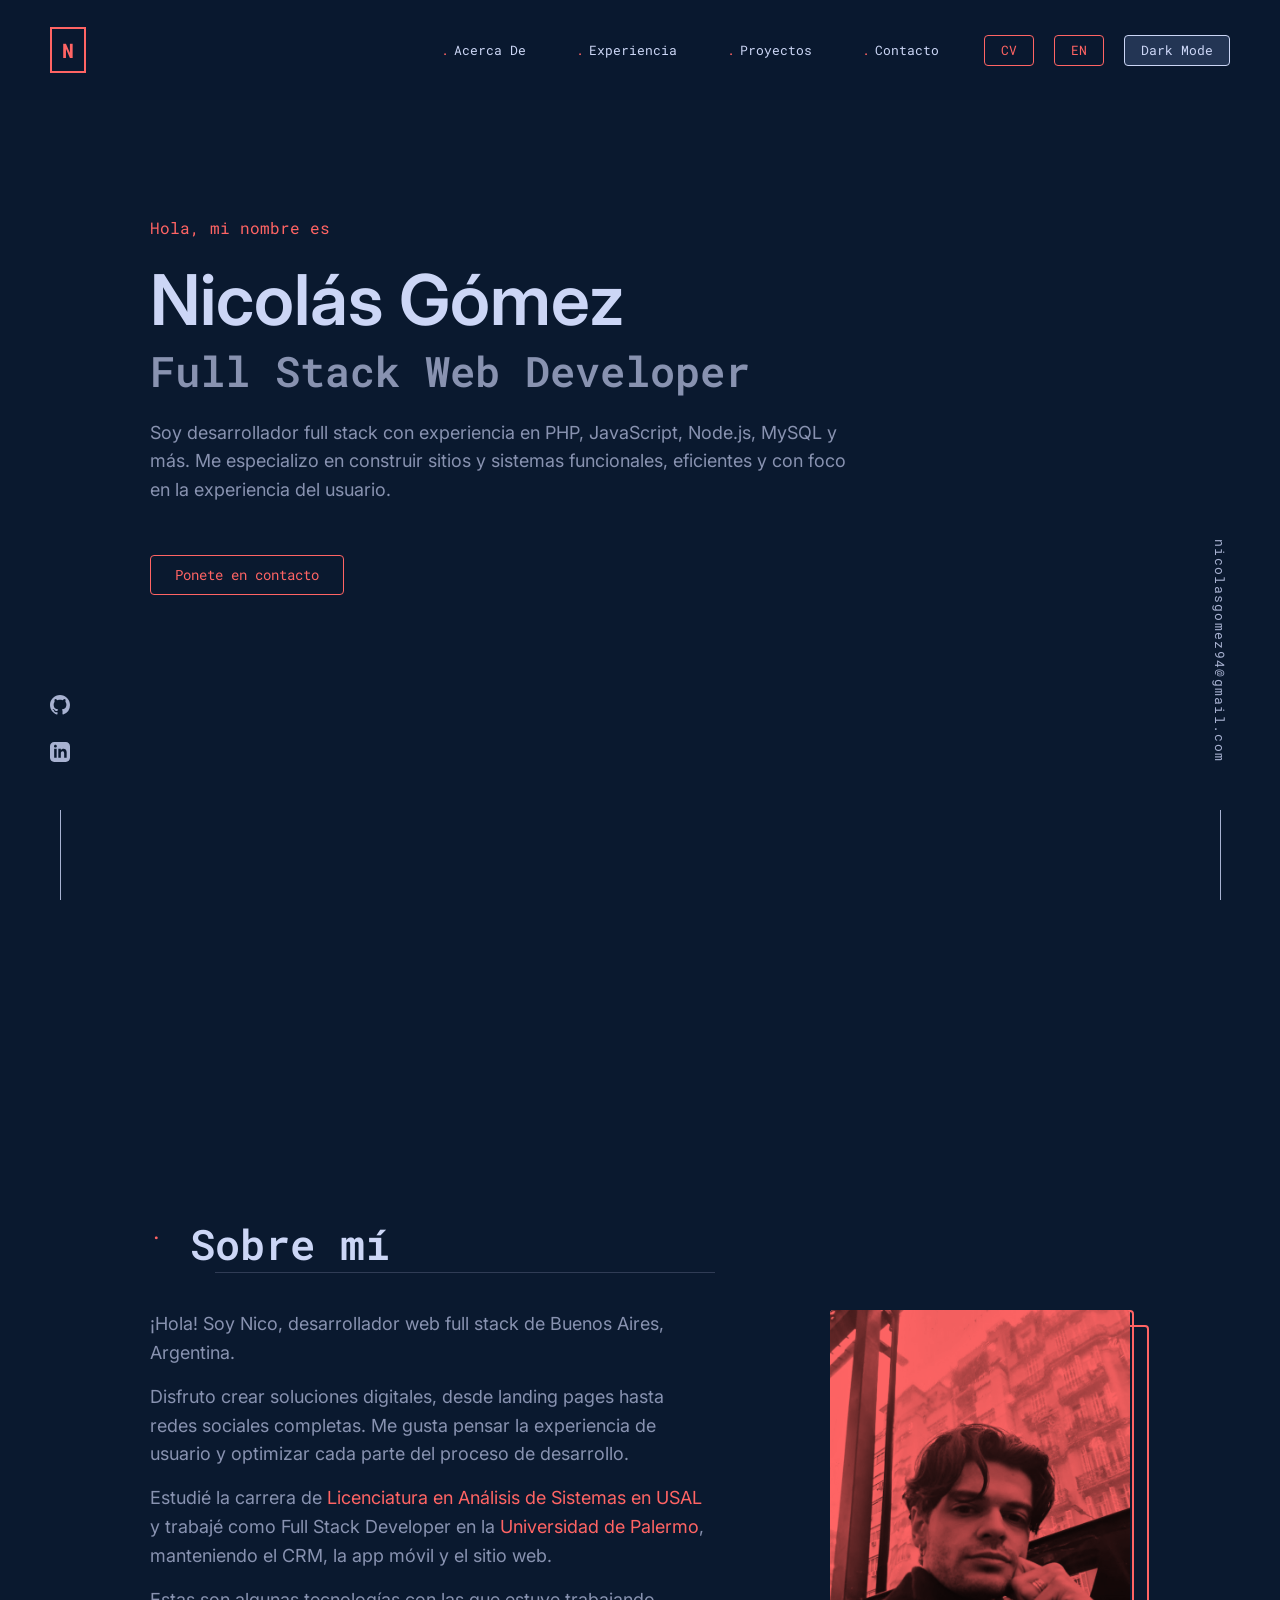
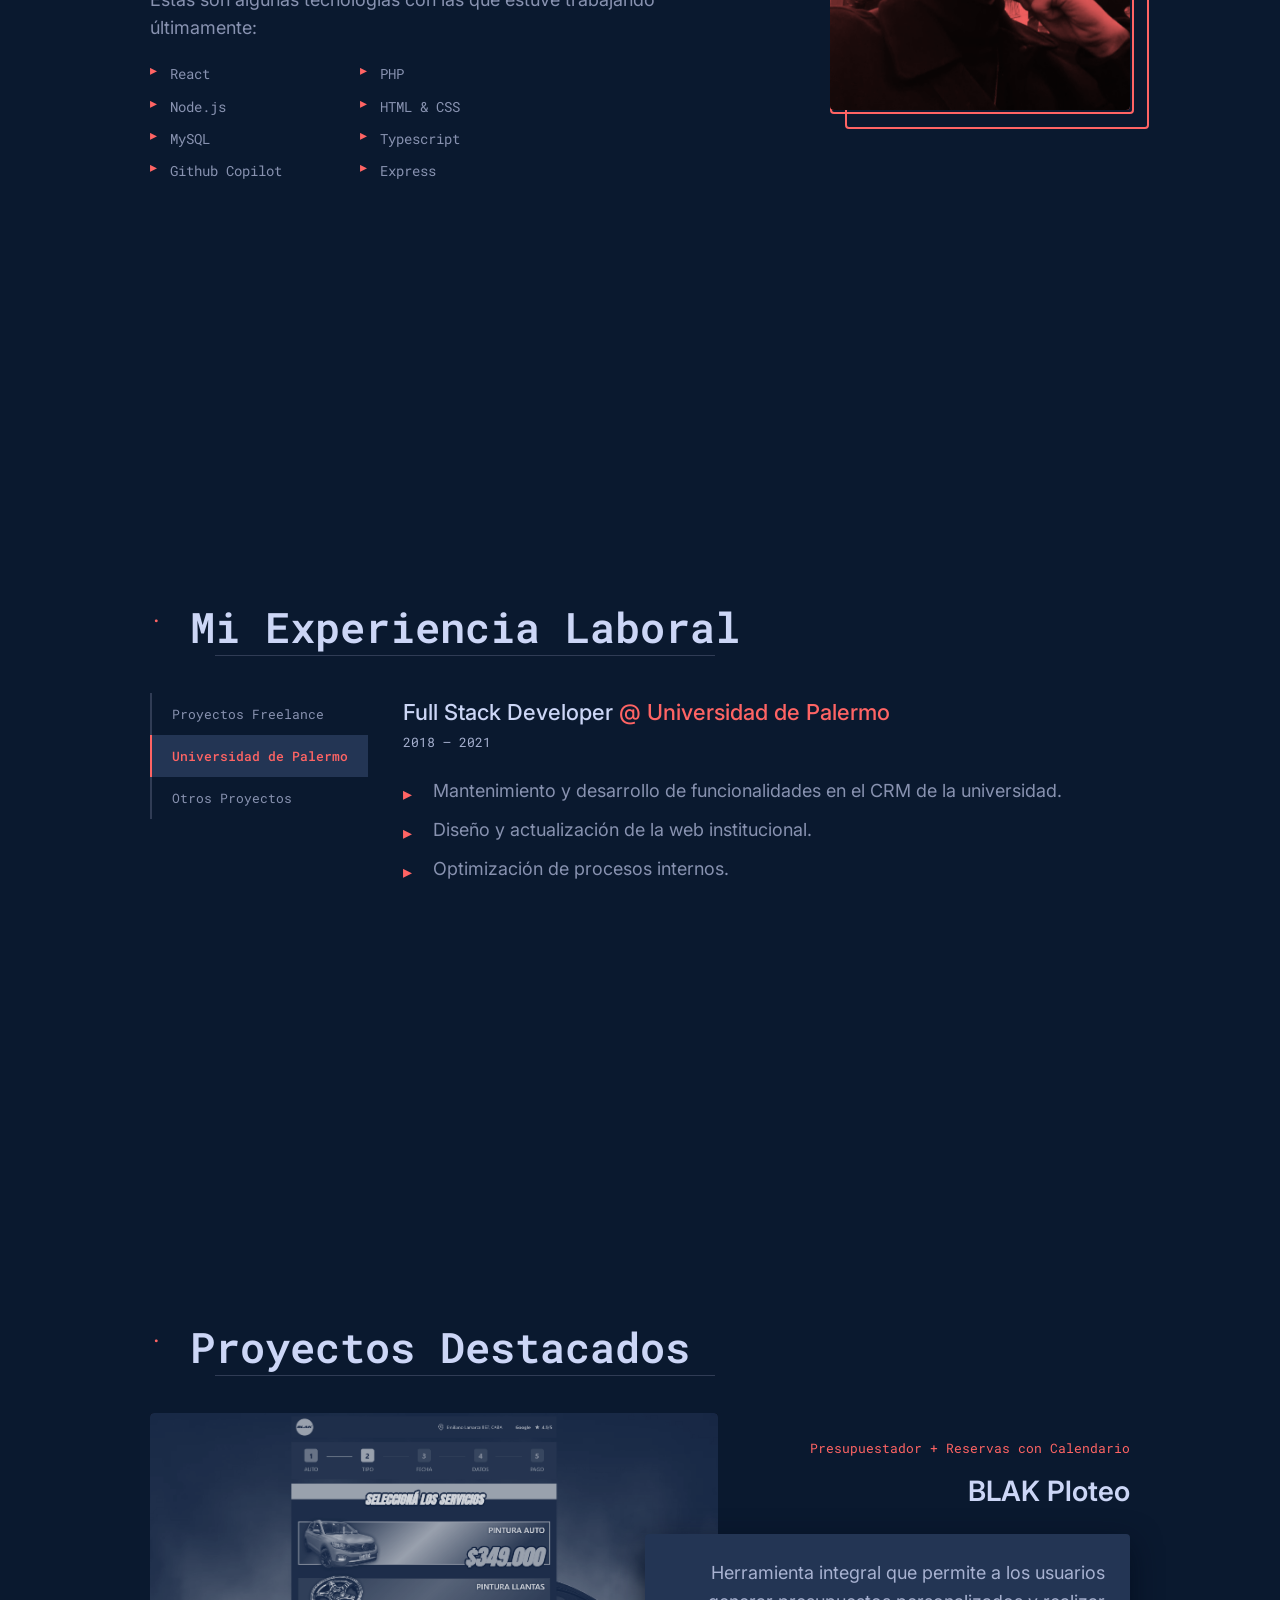
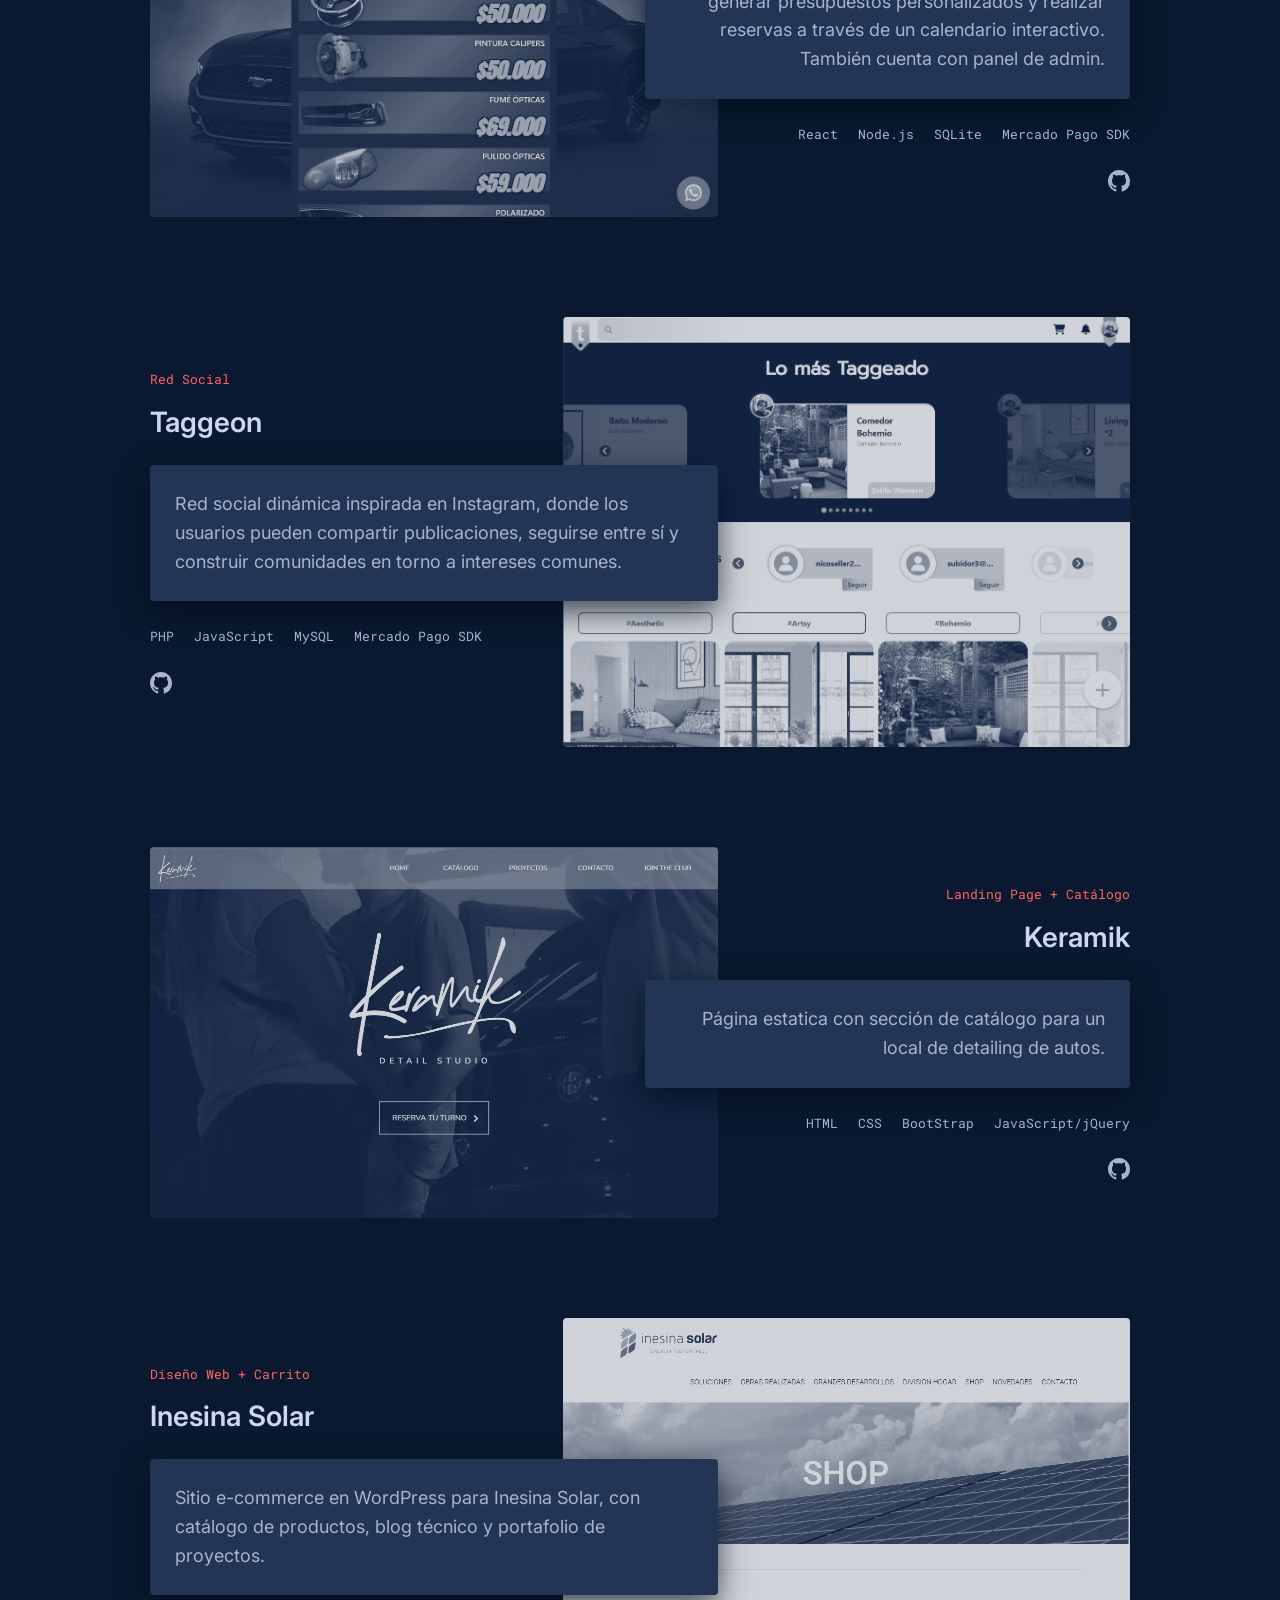
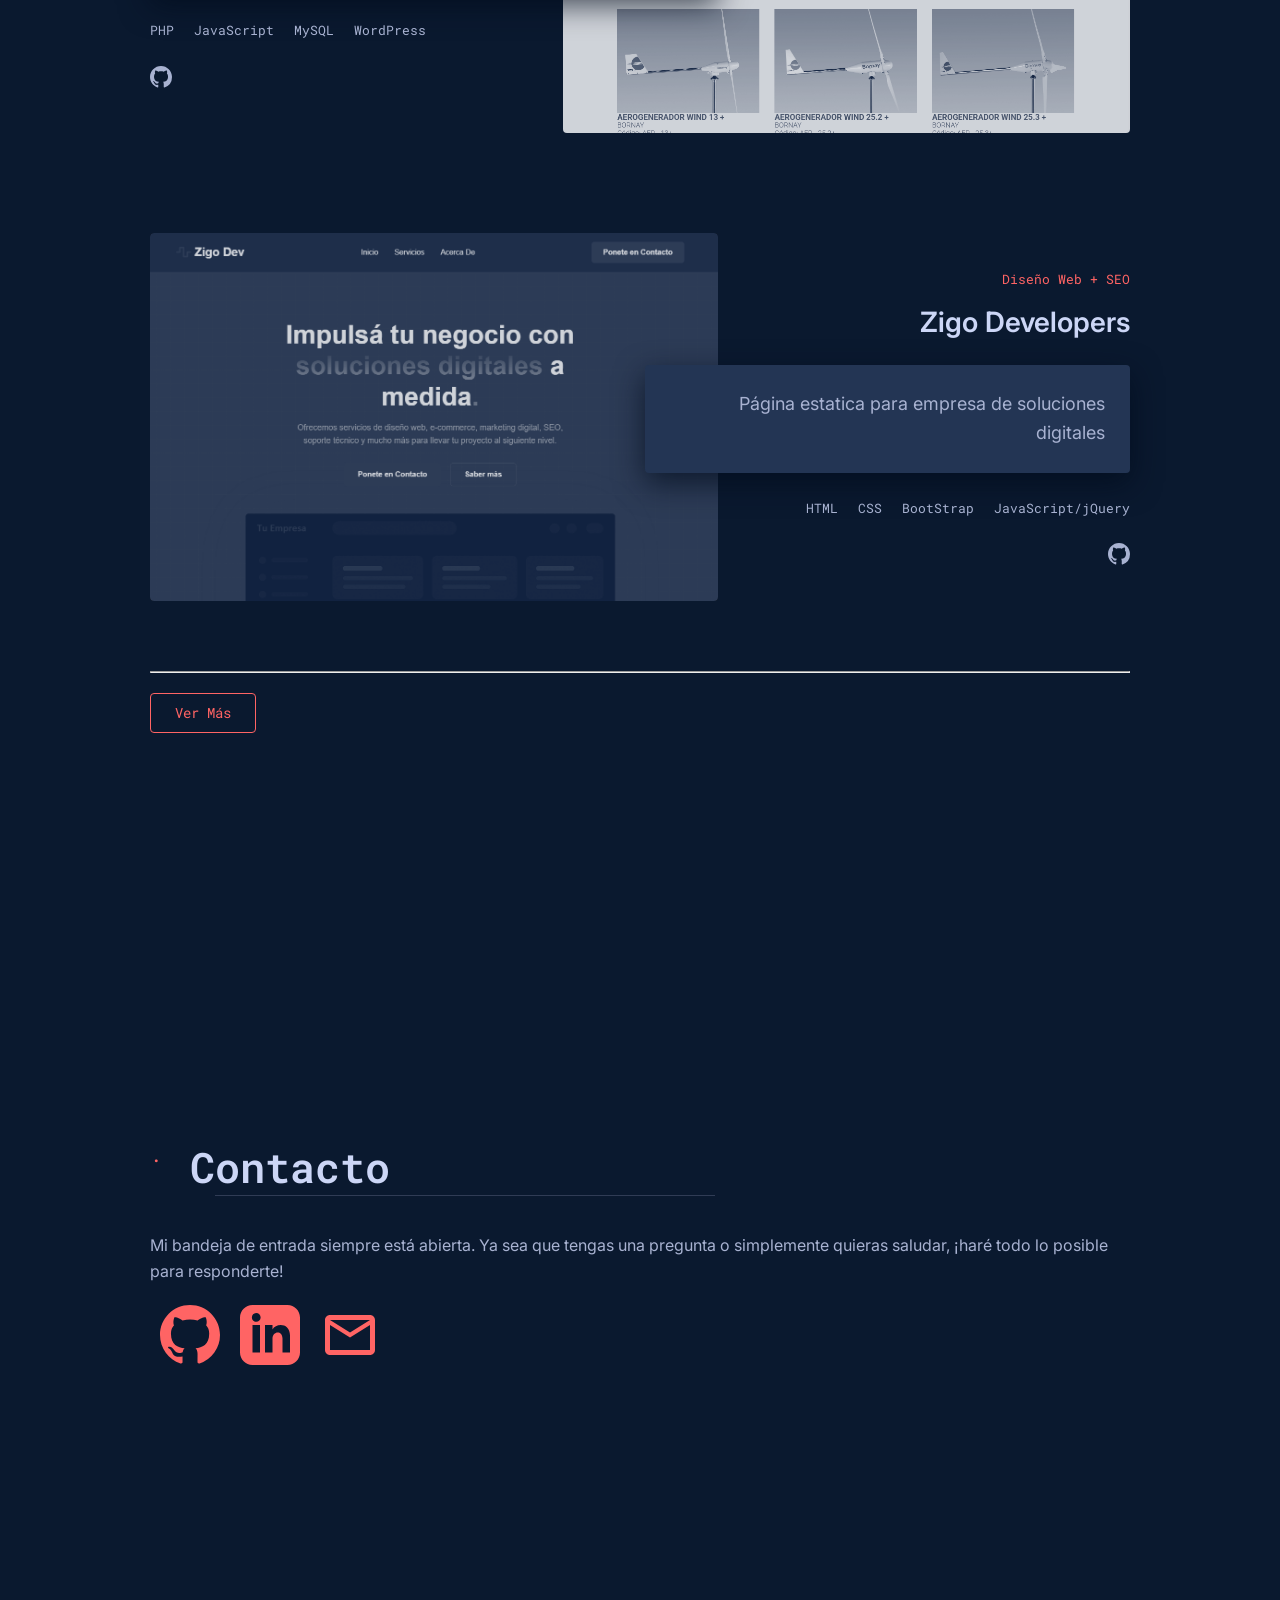
==== commit 3047a1c6: "ultimos detalles" ====
--- a/index.html
+++ b/index.html
@@ -85,7 +85,7 @@
             <h1 class="name">Nicolás Gómez</h1>
             <h2 class="tagline">Full Stack Web Developer</h2>
             <p>Soy desarrollador full stack con experiencia en PHP, JavaScript, Node.js, MySQL y más. Me especializo en construir sitios y sistemas funcionales, eficientes y con foco en la experiencia del usuario.</p>
-            <a href="mailto:nicolasgomez94@gmail.com" class="button contact-button">Ponete en contacto</a>
+            <a href="#contacto" class="button contact-button">Ponete en contacto</a>
         </section>
         
         <section id="about" style="margin-top: 200px;">
@@ -98,11 +98,11 @@
                     <p>Estas son algunas tecnologías con las que estuve trabajando últimamente:</p>
                     <ul class="skills-list">
                         <li>React</li>
-                        <li>JavaScript</li>
+                        <li>PHP</li>
                         <li>Node.js</li>
                         <li>HTML & CSS</li>
                         <li>MySQL</li>
-                        <li>PHP</li>
+                        <li>Typescript</li>
                         <li>Github Copilot</li>
                         <li>Express</li>
                     </ul>
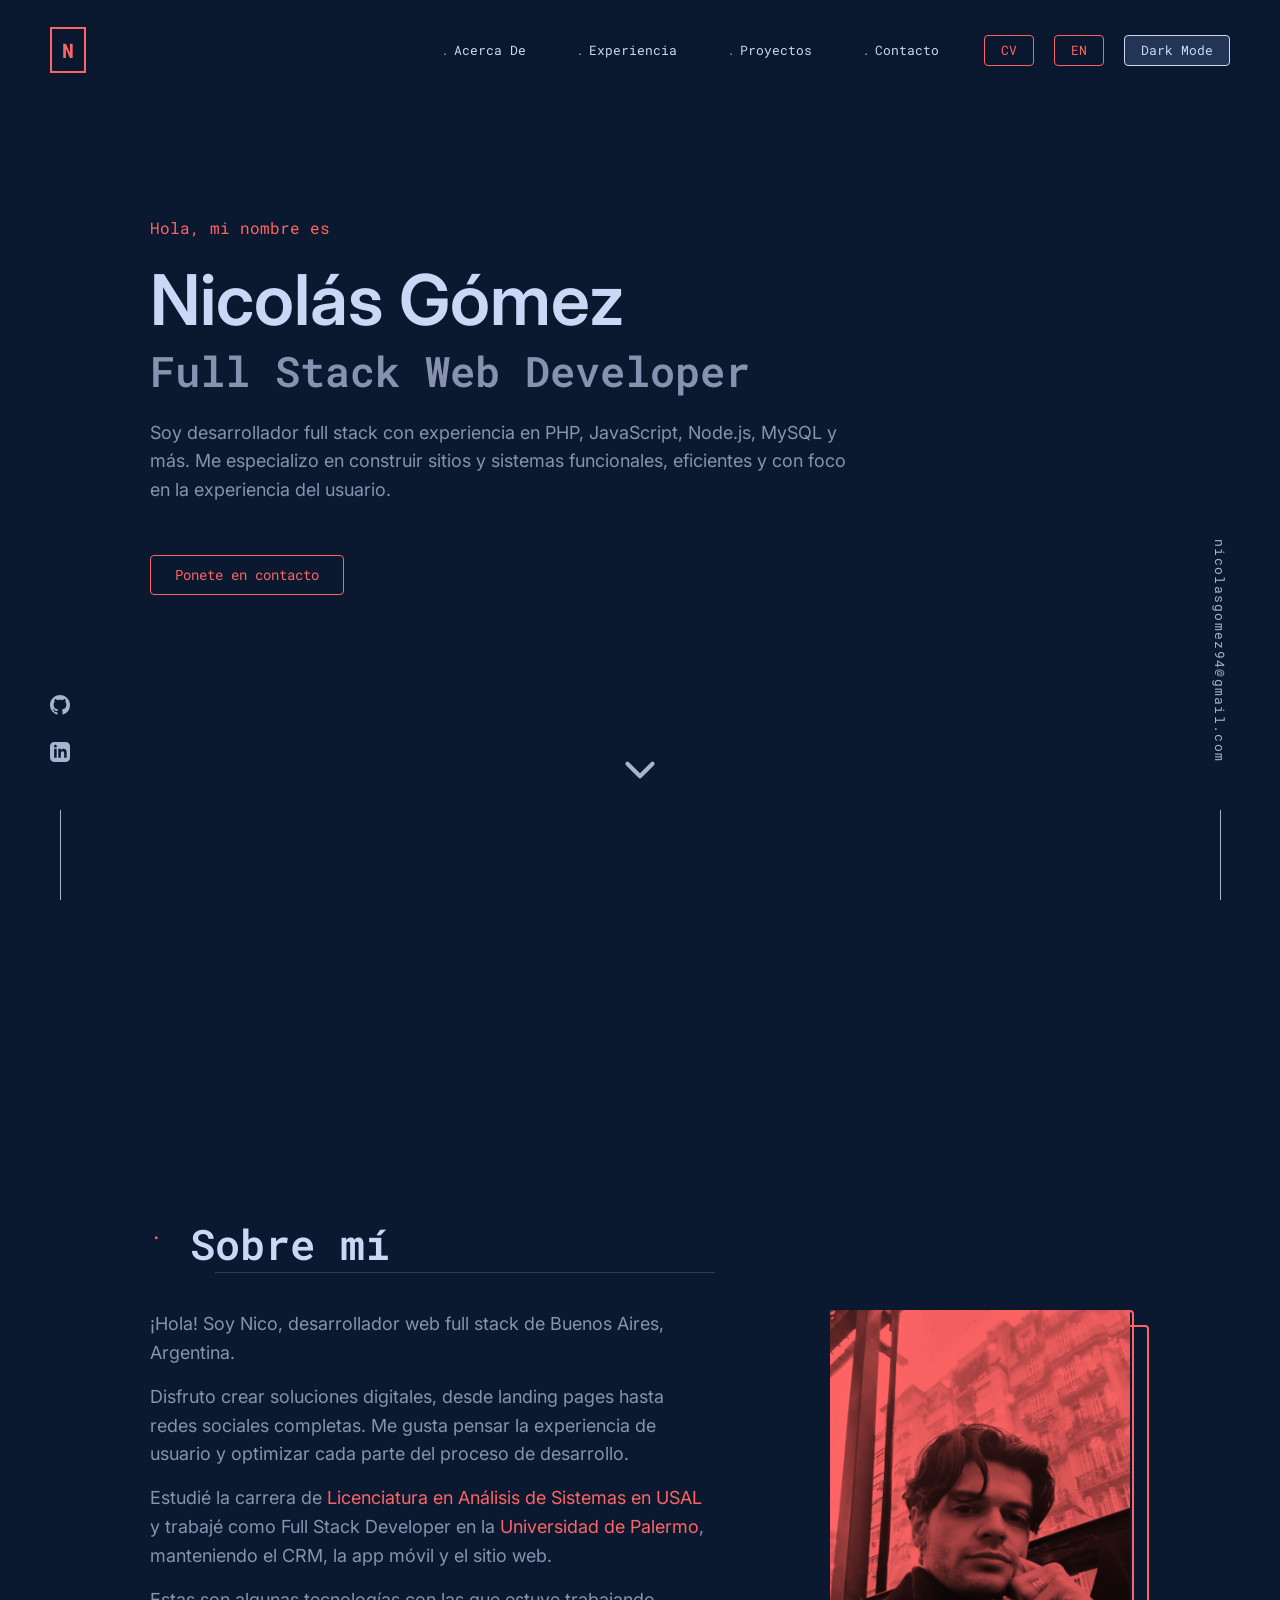
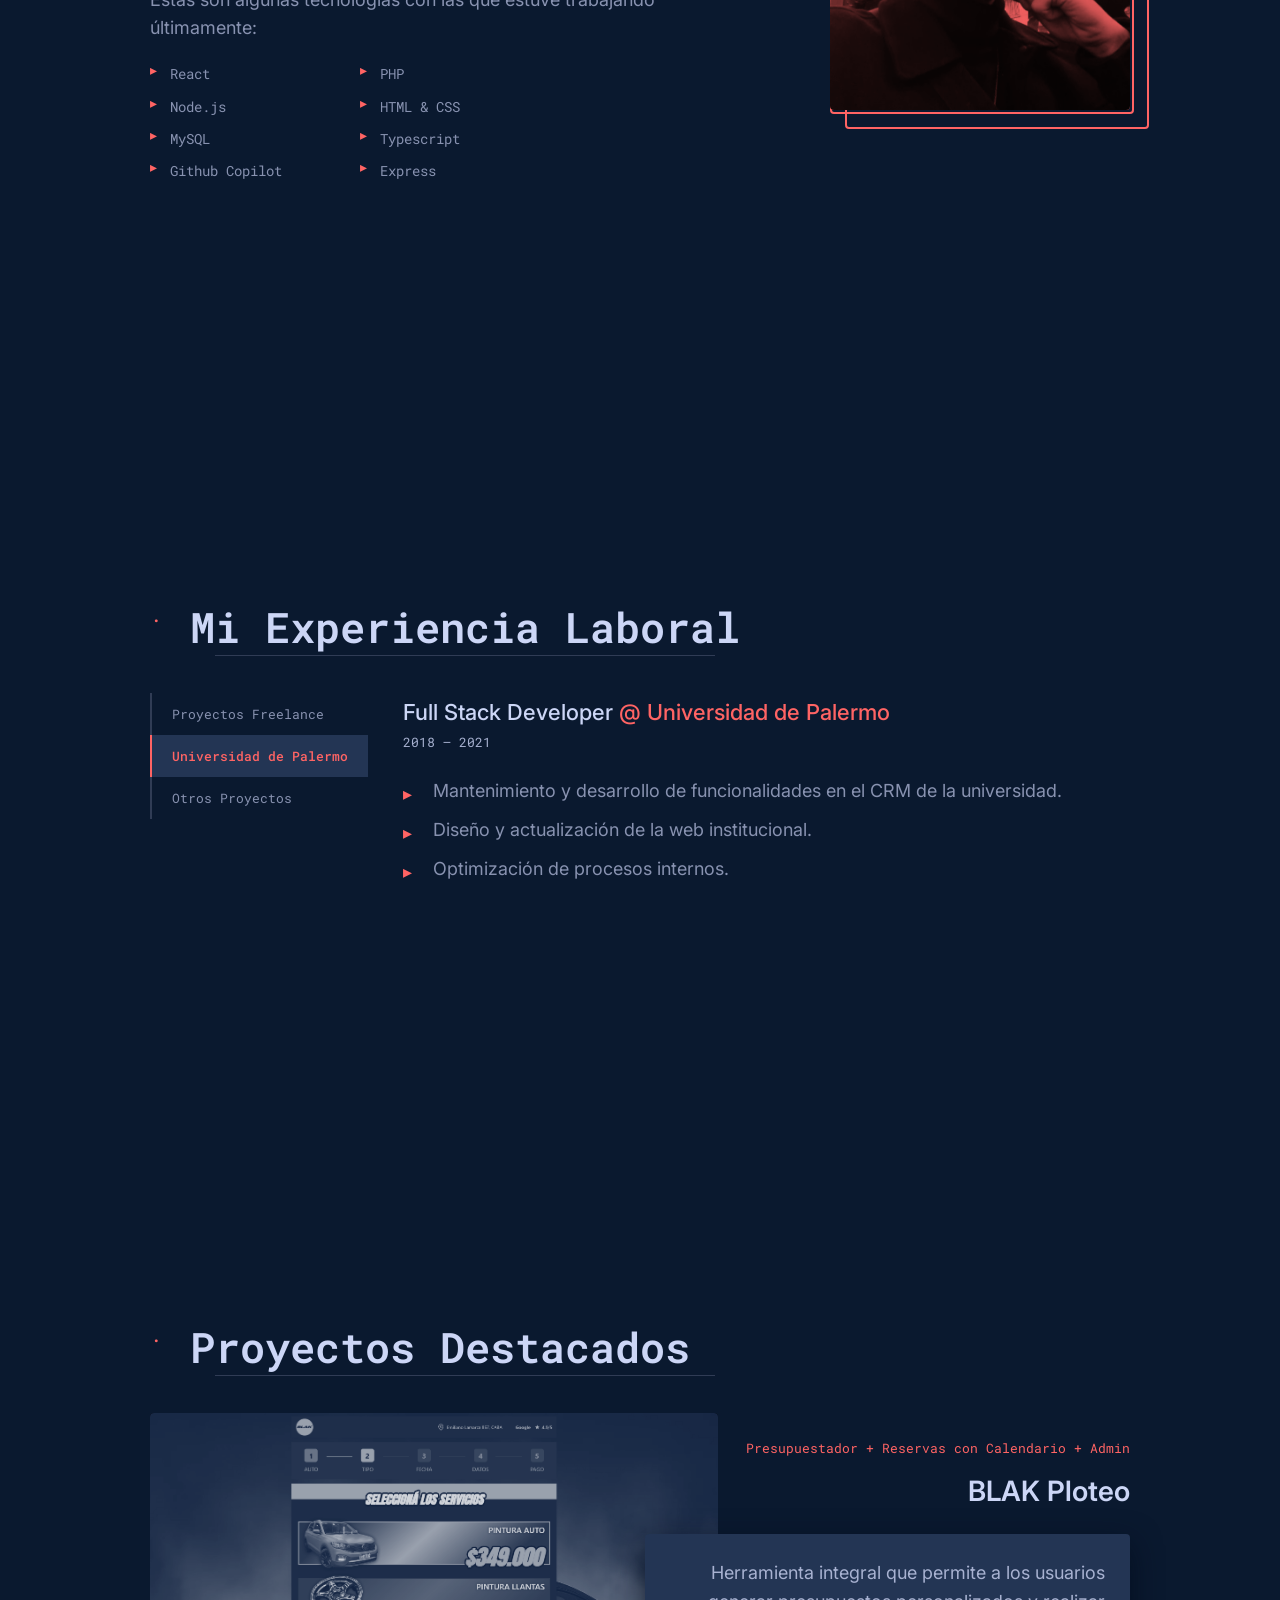
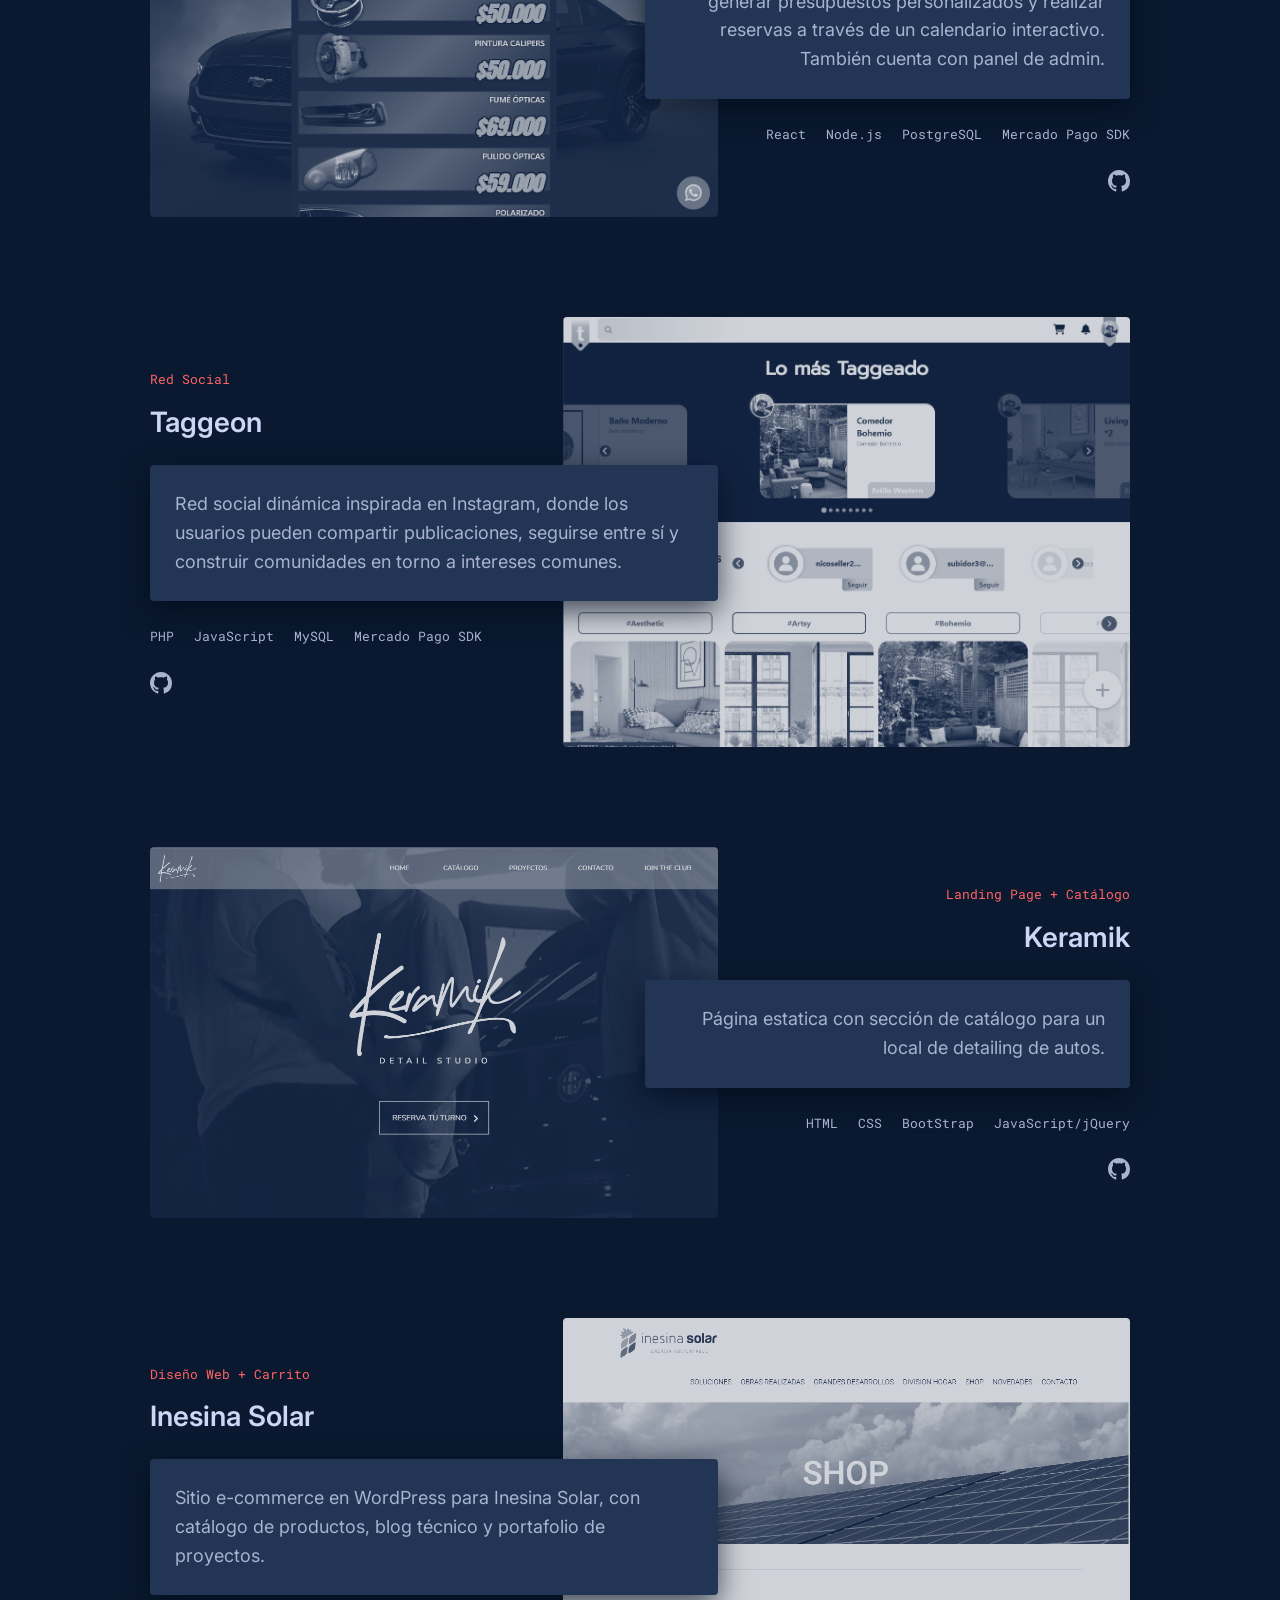
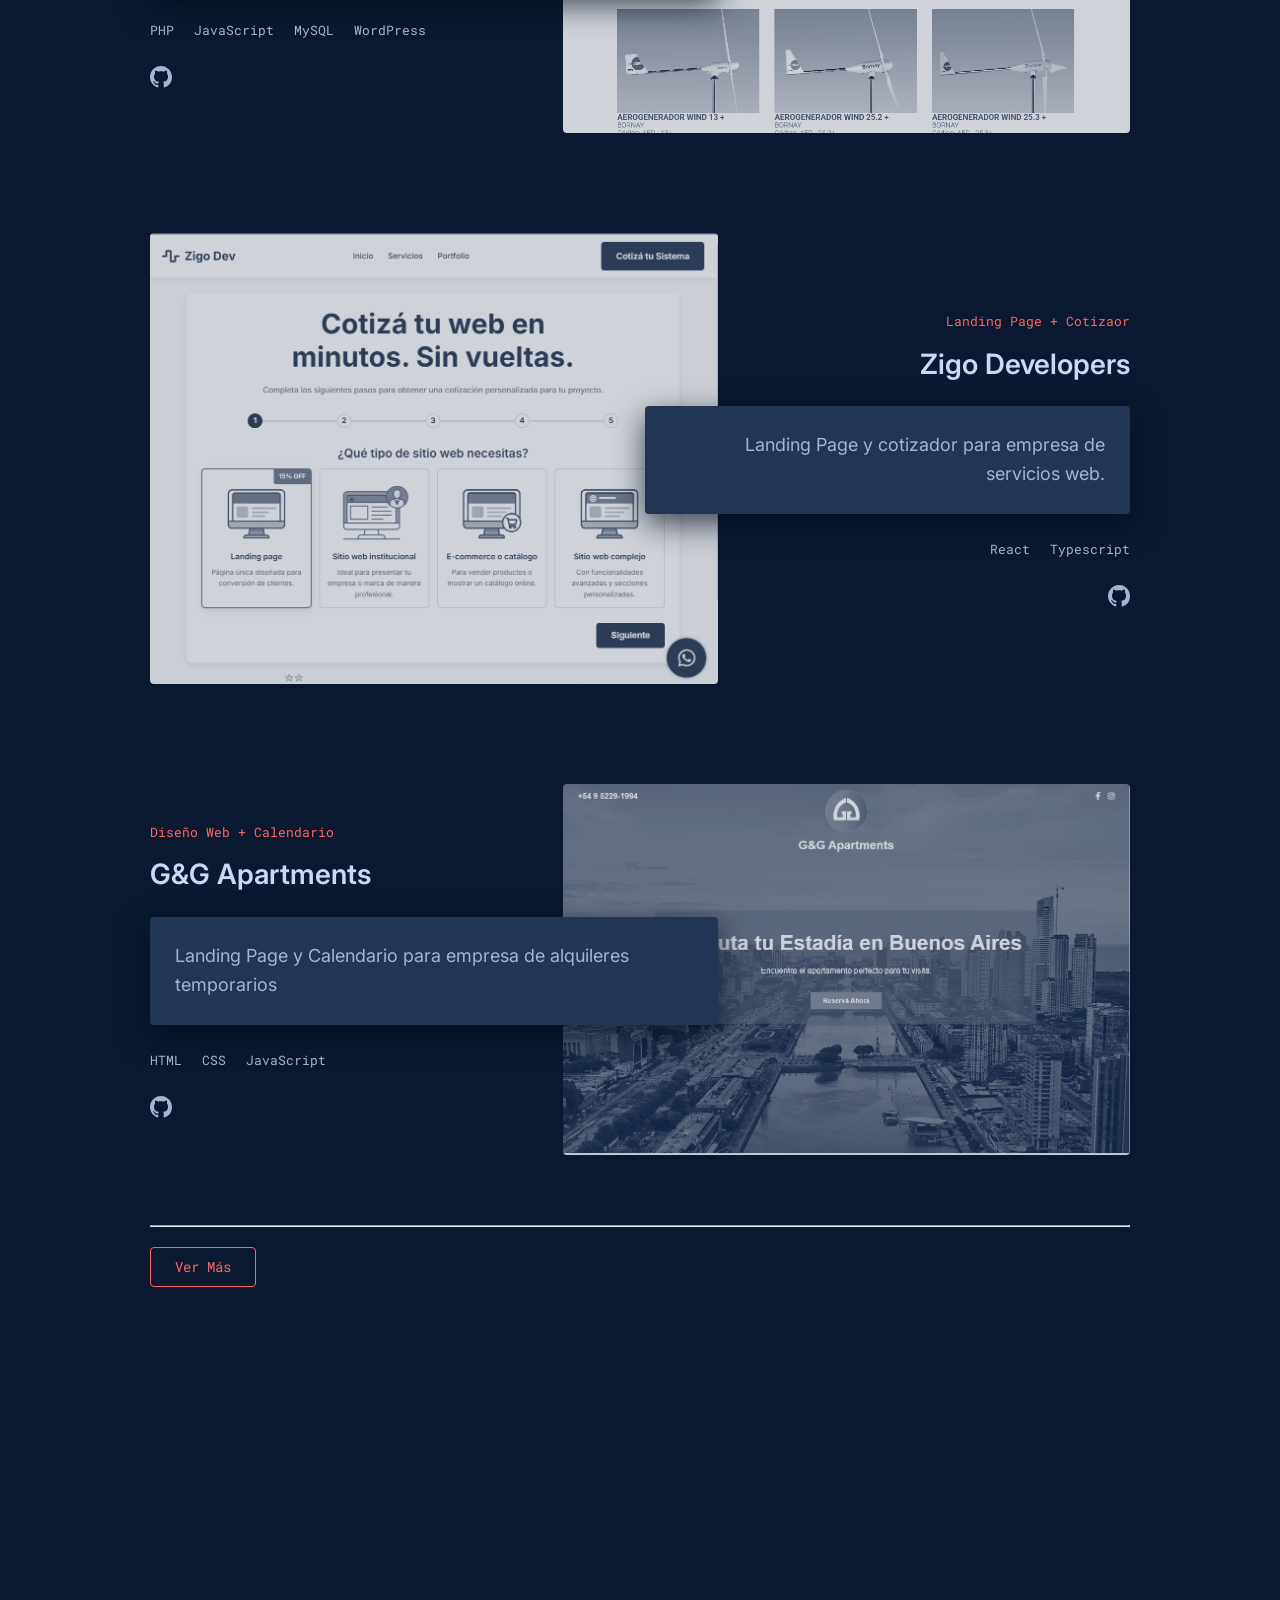
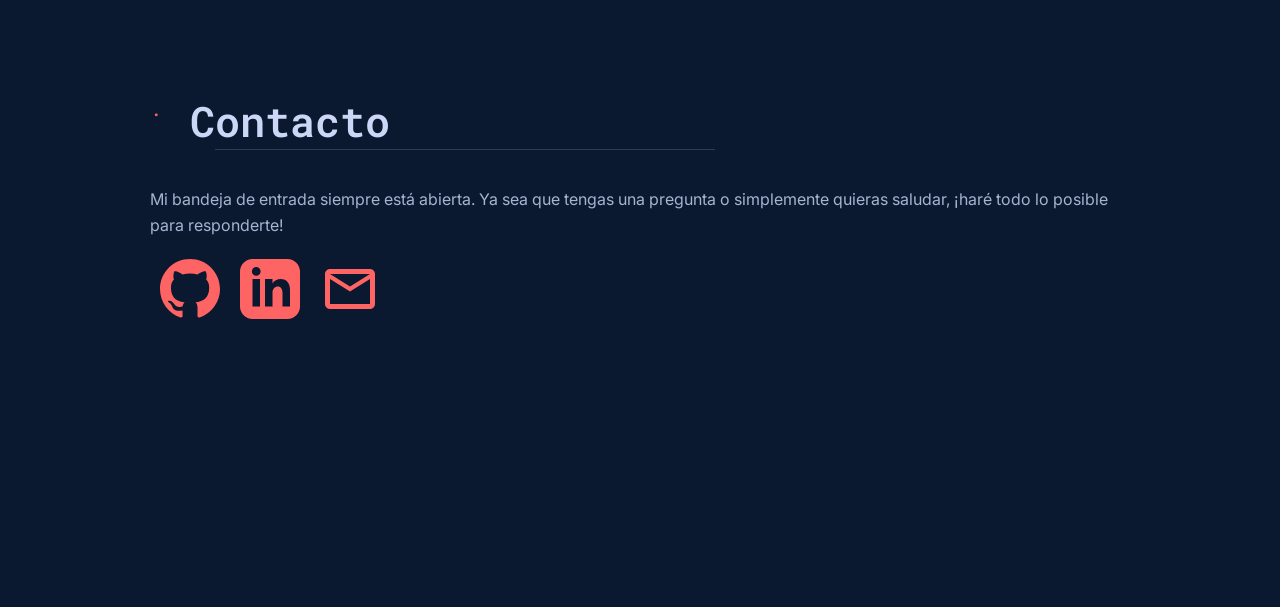
==== commit 39894920: "cambios mobile y nuevas paginas" ====
--- a/index.html
+++ b/index.html
@@ -85,7 +85,16 @@
             <h1 class="name">Nicolás Gómez</h1>
             <h2 class="tagline">Full Stack Web Developer</h2>
             <p>Soy desarrollador full stack con experiencia en PHP, JavaScript, Node.js, MySQL y más. Me especializo en construir sitios y sistemas funcionales, eficientes y con foco en la experiencia del usuario.</p>
-            <a href="#contacto" class="button contact-button">Ponete en contacto</a>
+            <a href="#contact" class="button contact-button">Ponete en contacto</a>
+            
+            <!-- Botón de desplazamiento -->
+            <div class="scroll-down-container">
+                <a href="#about" class="scroll-down-button" aria-label="Desplazarse hacia abajo">
+                    <svg xmlns="http://www.w3.org/2000/svg" width="50" height="50" viewBox="0 0 24 24" fill="none" stroke="currentColor" stroke-width="2" stroke-linecap="round" stroke-linejoin="round">
+                        <polyline points="6 9 12 15 18 9"></polyline>
+                    </svg>
+                </a>
+            </div>
         </section>
         
         <section id="about" style="margin-top: 200px;">
@@ -175,26 +184,26 @@
                 <li class="project">
                     <div class="project-content">
                         <div>
-                            <p class="project-overline">Presupuestador + Reservas con Calendario</p>
-                            <h3 class="project-title"><a href="https://blak-frontend.onrender.com/">BLAK Ploteo</a></h3>
+                            <p class="project-overline">Presupuestador + Reservas con Calendario + Admin</p>
+                            <h3 class="project-title"><a href="https://blak.com.ar">BLAK Ploteo</a></h3>
                             <div class="project-description">
                                 <p>Herramienta integral que permite a los usuarios generar presupuestos personalizados y realizar reservas a través de un calendario interactivo. También cuenta con panel de admin.</p>
                             </div>
                             <ul class="project-tech-list">
                                 <li>React</li>
                                 <li>Node.js</li>
-                                <li>SQLite</li>
+                                <li>PostgreSQL</li>
                                 <li>Mercado Pago SDK</li>
                             </ul>
                             <div class="project-links">
-                                <a href="#" aria-label="GitHub Link" target="_blank" rel="noopener noreferrer">
+                                <a href="https://github.com/nicogomez94" aria-label="GitHub Link" target="_blank" rel="noopener noreferrer">
                                     <svg xmlns="http://www.w3.org/2000/svg" viewBox="0 0 16 16" fill="currentColor" width="22" height="22"><path d="M8 0C3.58 0 0 3.58 0 8c0 3.54 2.29 6.53 5.47 7.59.4.07.55-.17.55-.38 0-.19-.01-.82-.01-1.49-2.01.37-2.53-.49-2.69-.94-.09-.23-.48-.94-.82-1.13-.28-.15-.68-.52-.01-.53.63-.01 1.08.58 1.23.82.72 1.21 1.87.87 2.33.66.07-.52.28-.87.51-1.07-1.78-.2-3.64-.89-3.64-3.95 0-.87.31-1.59.82-2.15-.08-.2-.36-1.02.08-2.12 0 0 .67-.21 2.2.82.64-.18 1.32-.27 2-.27.68 0 1.36.09 2 .27 1.53-1.04 2.2-.82 2.2-.82.44 1.1.16 1.92.08 2.12.51.56.82 1.27.82 2.15 0 3.07-1.87 3.75-3.65 3.95.29.25.54.73.54 1.48 0 1.07-.01 1.93-.01 2.2 0 .21.15.46.55.38A8.013 8.013 0 0 0 16 8c0-4.42-3.58-8-8-8z"/></svg>
                                 </a>
                                 </div>
                         </div>
                     </div>
                     <div class="project-image">
-                         <a href="https://blak-frontend.onrender.com/">
+                         <a href="https://blak.com.ar">
                             <img src="img/blak.png" alt="AssignmentHub Screenshot">
                          </a>
                     </div>
@@ -215,7 +224,7 @@
                                 <li>Mercado Pago SDK</li>
                             </ul>
                             <div class="project-links">
-                                <a href="#" aria-label="GitHub Link" target="_blank" rel="noopener noreferrer">
+                                <a href="https://github.com/nicogomez94" aria-label="GitHub Link" target="_blank" rel="noopener noreferrer">
                                      <svg xmlns="http://www.w3.org/2000/svg" viewBox="0 0 16 16" fill="currentColor" width="22" height="22"><path d="M8 0C3.58 0 0 3.58 0 8c0 3.54 2.29 6.53 5.47 7.59.4.07.55-.17.55-.38 0-.19-.01-.82-.01-1.49-2.01.37-2.53-.49-2.69-.94-.09-.23-.48-.94-.82-1.13-.28-.15-.68-.52-.01-.53.63-.01 1.08.58 1.23.82.72 1.21 1.87.87 2.33.66.07-.52.28-.87.51-1.07-1.78-.2-3.64-.89-3.64-3.95 0-.87.31-1.59.82-2.15-.08-.2-.36-1.02.08-2.12 0 0 .67-.21 2.2.82.64-.18 1.32-.27 2-.27.68 0 1.36.09 2 .27 1.53-1.04 2.2-.82 2.2-.82.44 1.1.16 1.92.08 2.12.51.56.82 1.27.82 2.15 0 3.07-1.87 3.75-3.65 3.95.29.25.54.73.54 1.48 0 1.07-.01 1.93-.01 2.2 0 .21.15.46.55.38A8.013 8.013 0 0 0 16 8c0-4.42-3.58-8-8-8z"/></svg>
                                 </a>
                             </div>
@@ -242,7 +251,7 @@
                                 <li>JavaScript/jQuery</li>
                             </ul>
                             <div class="project-links">
-                                <a href="#" aria-label="GitHub Link" target="_blank" rel="noopener noreferrer">
+                                <a href="https://github.com/nicogomez94" aria-label="GitHub Link" target="_blank" rel="noopener noreferrer">
                                      <svg xmlns="http://www.w3.org/2000/svg" viewBox="0 0 16 16" fill="currentColor" width="22" height="22"><path d="M8 0C3.58 0 0 3.58 0 8c0 3.54 2.29 6.53 5.47 7.59.4.07.55-.17.55-.38 0-.19-.01-.82-.01-1.49-2.01.37-2.53-.49-2.69-.94-.09-.23-.48-.94-.82-1.13-.28-.15-.68-.52-.01-.53.63-.01 1.08.58 1.23.82.72 1.21 1.87.87 2.33.66.07-.52.28-.87.51-1.07-1.78-.2-3.64-.89-3.64-3.95 0-.87.31-1.59.82-2.15-.08-.2-.36-1.02.08-2.12 0 0 .67-.21 2.2.82.64-.18 1.32-.27 2-.27.68 0 1.36.09 2 .27 1.53-1.04 2.2-.82 2.2-.82.44 1.1.16 1.92.08 2.12.51.56.82 1.27.82 2.15 0 3.07-1.87 3.75-3.65 3.95.29.25.54.73.54 1.48 0 1.07-.01 1.93-.01 2.2 0 .21.15.46.55.38A8.013 8.013 0 0 0 16 8c0-4.42-3.58-8-8-8z"/></svg>
                                 </a>
                             </div>
@@ -269,7 +278,7 @@
                                 <li>WordPress</li>
                             </ul>
                             <div class="project-links">
-                                <a href="#" aria-label="GitHub Link" target="_blank" rel="noopener noreferrer">
+                                <a href="https://github.com/nicogomez94" aria-label="GitHub Link" target="_blank" rel="noopener noreferrer">
                                      <svg xmlns="http://www.w3.org/2000/svg" viewBox="0 0 16 16" fill="currentColor" width="22" height="22"><path d="M8 0C3.58 0 0 3.58 0 8c0 3.54 2.29 6.53 5.47 7.59.4.07.55-.17.55-.38 0-.19-.01-.82-.01-1.49-2.01.37-2.53-.49-2.69-.94-.09-.23-.48-.94-.82-1.13-.28-.15-.68-.52-.01-.53.63-.01 1.08.58 1.23.82.72 1.21 1.87.87 2.33.66.07-.52.28-.87.51-1.07-1.78-.2-3.64-.89-3.64-3.95 0-.87.31-1.59.82-2.15-.08-.2-.36-1.02.08-2.12 0 0 .67-.21 2.2.82.64-.18 1.32-.27 2-.27.68 0 1.36.09 2 .27 1.53-1.04 2.2-.82 2.2-.82.44 1.1.16 1.92.08 2.12.51.56.82 1.27.82 2.15 0 3.07-1.87 3.75-3.65 3.95.29.25.54.73.54 1.48 0 1.07-.01 1.93-.01 2.2 0 .21.15.46.55.38A8.013 8.013 0 0 0 16 8c0-4.42-3.58-8-8-8z"/></svg>
                                 </a>
                             </div>
@@ -284,27 +293,51 @@
                 <li class="project">
                     <div class="project-content">
                         <div>
-                            <p class="project-overline">Diseño Web + SEO</p>
-                            <h3 class="project-title"><a href="https://zigodev.onrender.com/index.html">Zigo Developers</a></h3>
-                            <div class="project-description">
-                                <p>Página estatica para empresa de soluciones digitales</p>
+                            <p class="project-overline">Landing Page + Cotizaor</p>
+                            <h3 class="project-title"><a href="https://zigodev.com.ar">Zigo Developers</a></h3>
+                            <div class="project-description">
+                                <p>Landing Page y cotizador para empresa de servicios web.</p>
+                            </div>
+                            <ul class="project-tech-list">
+                                <li>React</li>
+                                <li>Typescript</li>
+                            </ul>
+                            <div class="project-links">
+                                <a href="https://github.com/nicogomez94" aria-label="GitHub Link" target="_blank" rel="noopener noreferrer">
+                                     <svg xmlns="http://www.w3.org/2000/svg" viewBox="0 0 16 16" fill="currentColor" width="22" height="22"><path d="M8 0C3.58 0 0 3.58 0 8c0 3.54 2.29 6.53 5.47 7.59.4.07.55-.17.55-.38 0-.19-.01-.82-.01-1.49-2.01.37-2.53-.49-2.69-.94-.09-.23-.48-.94-.82-1.13-.28-.15-.68-.52-.01-.53.63-.01 1.08.58 1.23.82.72 1.21 1.87.87 2.33.66.07-.52.28-.87.51-1.07-1.78-.2-3.64-.89-3.64-3.95 0-.87.31-1.59.82-2.15-.08-.2-.36-1.02.08-2.12 0 0 .67-.21 2.2.82.64-.18 1.32-.27 2-.27.68 0 1.36.09 2 .27 1.53-1.04 2.2-.82 2.2-.82.44 1.1.16 1.92.08 2.12.51.56.82 1.27.82 2.15 0 3.07-1.87 3.75-3.65 3.95.29.25.54.73.54 1.48 0 1.07-.01 1.93-.01 2.2 0 .21.15.46.55.38A8.013 8.013 0 0 0 16 8c0-4.42-3.58-8-8-8z"/></svg>
+                                </a>
+                            </div>
+                        </div>
+                    </div>
+                    <div class="project-image">
+                        <a href="https://zigodev.com.ar">
+                            <img src="img/zigo.png" alt="Quiz App Screenshot">
+                        </a>
+                    </div>
+                </li>
+                <li class="project">
+                    <div class="project-content">
+                        <div>
+                            <p class="project-overline">Diseño Web + Calendario</p>
+                            <h3 class="project-title"><a href="https://ggapartments.com.ar">G&G Apartments</a></h3>
+                            <div class="project-description">
+                                <p>Landing Page y Calendario para empresa de alquileres temporarios</p>
                             </div>
                             <ul class="project-tech-list">
                                 <li>HTML</li>
                                 <li>CSS</li>
-                                <li>BootStrap</li>
-                                <li>JavaScript/jQuery</li>
-                            </ul>
-                            <div class="project-links">
-                                <a href="#" aria-label="GitHub Link" target="_blank" rel="noopener noreferrer">
-                                     <svg xmlns="http://www.w3.org/2000/svg" viewBox="0 0 16 16" fill="currentColor" width="22" height="22"><path d="M8 0C3.58 0 0 3.58 0 8c0 3.54 2.29 6.53 5.47 7.59.4.07.55-.17.55-.38 0-.19-.01-.82-.01-1.49-2.01.37-2.53-.49-2.69-.94-.09-.23-.48-.94-.82-1.13-.28-.15-.68-.52-.01-.53.63-.01 1.08.58 1.23.82.72 1.21 1.87.87 2.33.66.07-.52.28-.87.51-1.07-1.78-.2-3.64-.89-3.64-3.95 0-.87.31-1.59.82-2.15-.08-.2-.36-1.02.08-2.12 0 0 .67-.21 2.2.82.64-.18 1.32-.27 2-.27.68 0 1.36.09 2 .27 1.53-1.04 2.2-.82 2.2-.82.44 1.1.16 1.92.08 2.12.51.56.82 1.27.82 2.15 0 3.07-1.87 3.75-3.65 3.95.29.25.54.73.54 1.48 0 1.07-.01 1.93-.01 2.2 0 .21.15.46.55.38A8.013 8.013 0 0 0 16 8c0-4.42-3.58-8-8-8z"/></svg>
-                                </a>
-                            </div>
-                        </div>
-                    </div>
-                    <div class="project-image">
-                        <a href="https://zigodev.onrender.com/index.html">
-                            <img src="img/zigo.png" alt="Quiz App Screenshot">
+                                <li>JavaScript</li>
+                            </ul>
+                            <div class="project-links">
+                                <a href="https://github.com/nicogomez94" aria-label="GitHub Link" target="_blank" rel="noopener noreferrer">
+                                     <svg xmlns="http://www.w3.org/2000/svg" viewBox="0 0 16 16" fill="currentColor" width="22" height="22"><path d="M8 0C3.58 0 0 3.58 0 8c0 3.54 2.29 6.53 5.47 7.59.4.07.55-.17.55-.38 0-.19-.01-.82-.01-1.49-2.01.37-2.53-.49-2.69-.94-.09-.23-.48-.94-.82-1.13-.28-.15-.68-.52-.01-.53.63-.01 1.08.58 1.23.82.72 1.21 1.87.87 2.33.66.07-.52.28-.87.51-1.07-1.78-.2-3.64-.89-3.64-3.95 0-.87.31-1.59.82-2.15-.08-.2-.36-1.02.08-2.12 0 0 .67-.21 2.2.82.64-.18 1.32-.27 2-.27.68 0 1.36.09 2 .27 1.53-1.04 2.2-.82 2.2-.82.44 1.1.16 1.92.08 2.12.51.56.82 1.27.82 2.15 0 3.07-1.87 3.75-3.65 3.95.29.25.54.73.54 1.48 0 1.07-.01 1.93-.01 2.2 0 .21.15.46.55.38A8.013 8.013 0 0 0 16 8c0-4.42-3.58-8-8-8z"/></svg>
+                                </a>
+                            </div>
+                        </div>
+                    </div>
+                    <div class="project-image">
+                        <a href="https://ggapartments.com.ar">
+                            <img src="img/gg.png" alt="Quiz App Screenshot">
                         </a>
                     </div>
                 </li>
@@ -317,7 +350,7 @@
             <h2>Contacto</h2>
             <p>Mi bandeja de entrada siempre está abierta. Ya sea que tengas una pregunta o simplemente quieras saludar, ¡haré todo lo posible para responderte!</p>
             <!-- Botones de redes sociales -->
-            <div class="social-buttons" style="margin-top: 20px; display: flex; gap: 20px; margin-left: 10px;">
+            <div class="social-buttons">
                 <a href="https://github.com/nicogomez94" target="_blank" rel="noopener noreferrer" aria-label="GitHub">
                     <svg xmlns="http://www.w3.org/2000/svg" viewBox="0 0 16 16" fill="currentColor" width="60" height="60">
                         <path d="M8 0C3.58 0 0 3.58 0 8c0 3.54 2.29 6.53 5.47 7.59.4.07.55-.17.55-.38 0-.19-.01-.82-.01-1.49-2.01.37-2.53-.49-2.69-.94-.09-.23-.48-.94-.82-1.13-.28-.15-.68-.52-.01-.53.63-.01 1.08.58 1.23.82.72 1.21 1.87.87 2.33.66.07-.52.28-.87.51-1.07-1.78-.2-3.64-.89-3.64-3.95 0-.87.31-1.59.82-2.15-.08-.2-.36-1.02.08-2.12 0 0 .67-.21 2.2.82.64-.18 1.32-.27 2-.27.68 0 1.36.09 2 .27 1.53-1.04 2.2-.82 2.2-.82.44 1.1.16 1.92.08 2.12.51.56.82 1.27.82 2.15 0 3.07-1.87 3.75-3.65 3.95.29.25.54.73.54 1.48 0 1.07-.01 1.93-.01 2.2 0 .21.15.46.55.38A8.013 8.013 0 0 0 16 8c0-4.42-3.58-8-8-8z"/>
--- a/css/styles.css
+++ b/css/styles.css
@@ -452,6 +452,7 @@
      justify-content: center;
      align-items: flex-start;
       scroll-margin-top: 0;
+    position: relative;
 }
 
 #hero .greeting {
@@ -782,7 +783,12 @@
     padding: 0;
     margin: 0;
 }
-
+.social-buttons{
+    margin-top: 20px; 
+    display: flex; 
+    gap: 20px; 
+    margin-left: 10px;
+}
 .project {
     display: grid;
     gap: 10px;
@@ -989,7 +995,14 @@
         border-radius: var(--border-radius); /* Opcional: Redondea el contenedor */
         overflow: hidden; /* Evita que la imagen se salga */
     }
-
+    #contact{
+        text-align: center;
+    }
+    .social-buttons {
+        justify-content: center;
+        text-align: center;
+        margin-left: 0;
+    }
     .project-image,
     .project:nth-of-type(odd) .project-image {
         /* Resetea propiedades de Grid */
@@ -1036,7 +1049,7 @@
         z-index: 2; /* Asegura que esté encima */
         padding: 40px 30px; /* Ajusta padding */
         text-align: left; /* Siempre alineado a la izquierda */
-        background-color: rgba(17, 34, 64, 0.9); /* Fondo semi-transparente oscuro para legibilidad */
+        background-color: rgba(17, 34, 64, 0.7); /* Fondo semi-transparente oscuro para legibilidad */
         /* Considera usar un color sólido si prefieres: background-color: var(--navy); */
         border-radius: 0; /* Sin borde redondeado aquí */
         min-height: 320px; /* Altura mínima para contener texto y dar espacio */
@@ -1177,7 +1190,7 @@
 
     }
 }
-@media (max-width: 480px) {
+@media (max-width: 333px) {
      #about .skills-list {
          grid-template-columns: 1fr; /* Una columna en pantallas muy pequeñas */
      }
@@ -1227,7 +1240,7 @@
      #hero h2 { font-size: 26px; }
      #hero p { font-size: var(--fz-sm); }
      .button { padding: 0.6rem 1.2rem; font-size: var(--fz-xs); }
-     section { padding: 60px 0; scroll-margin-top: var(--nav-scroll-height); }
+     section { padding: 60px 20px; scroll-margin-top: var(--nav-scroll-height); }
 }
 
 @media (max-width: 768px) {
@@ -1302,4 +1315,64 @@
 body.light-mode .button:hover {
     background-color: var(--green);
     color: var(--dark-navy);
+}
+
+/* CSS para el botón de desplazamiento */
+.scroll-down-container {
+    position: absolute;
+    bottom: 5px;
+    left: 50%;
+    transform: translateX(-50%);
+    display: flex;
+    flex-direction: column;
+    align-items: center;
+    animation: fadeInUp 2s ease forwards;
+    opacity: 0;
+}
+
+.scroll-down-button {
+    display: flex;
+    flex-direction: column;
+    align-items: center;
+    color: var(--text-color);
+    text-decoration: none;
+    transition: transform 0.3s ease;
+    padding: 10px;
+}
+
+.scroll-down-button:hover {
+    transform: translateY(5px);
+}
+
+.scroll-text {
+    font-size: 14px;
+    margin-bottom: 8px;
+    font-weight: 500;
+}
+
+.scroll-down-button svg {
+    animation: bounce 2s infinite;
+}
+
+@keyframes bounce {
+    0%, 20%, 50%, 80%, 100% {
+        transform: translateY(0);
+    }
+    40% {
+        transform: translateY(-10px);
+    }
+    60% {
+        transform: translateY(-5px);
+    }
+}
+
+@keyframes fadeInUp {
+    from {
+        opacity: 0;
+        transform: translate(-50%, 20px);
+    }
+    to {
+        opacity: 1;
+        transform: translate(-50%, 0);
+    }
 }
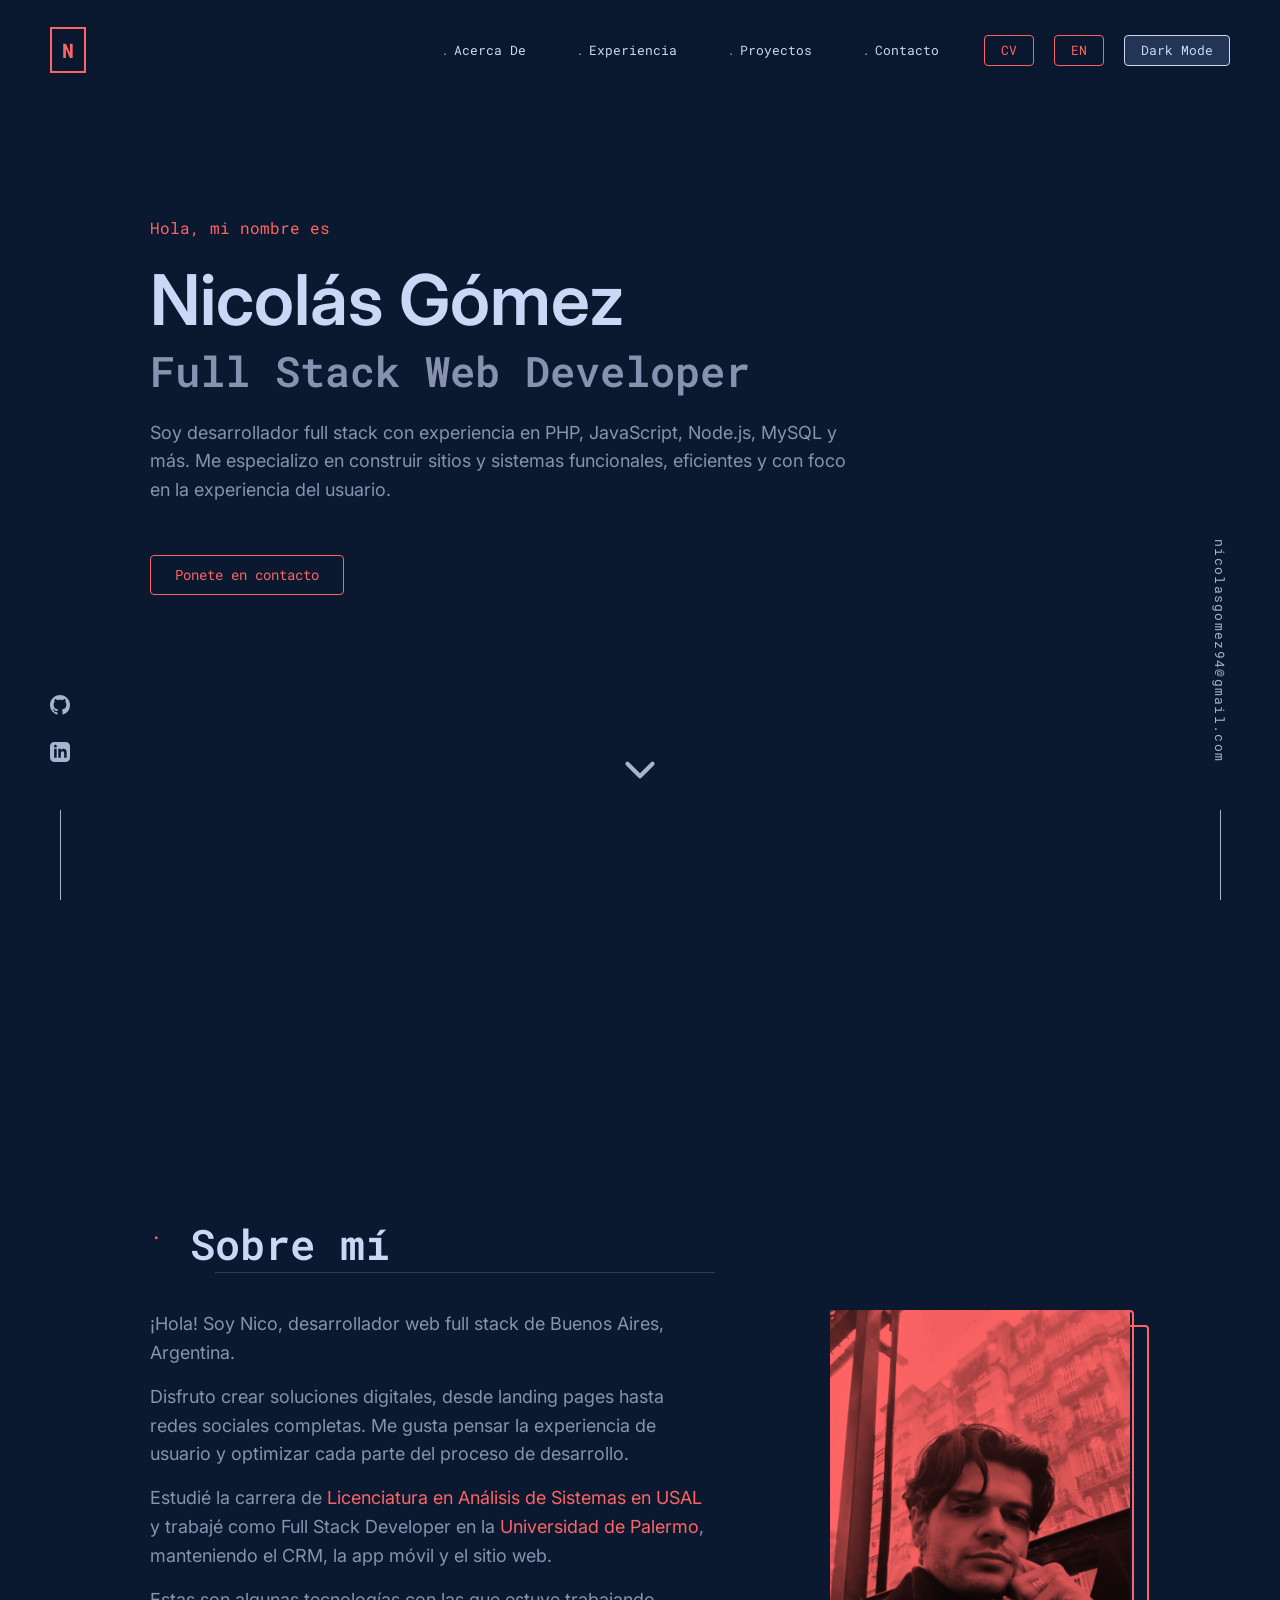
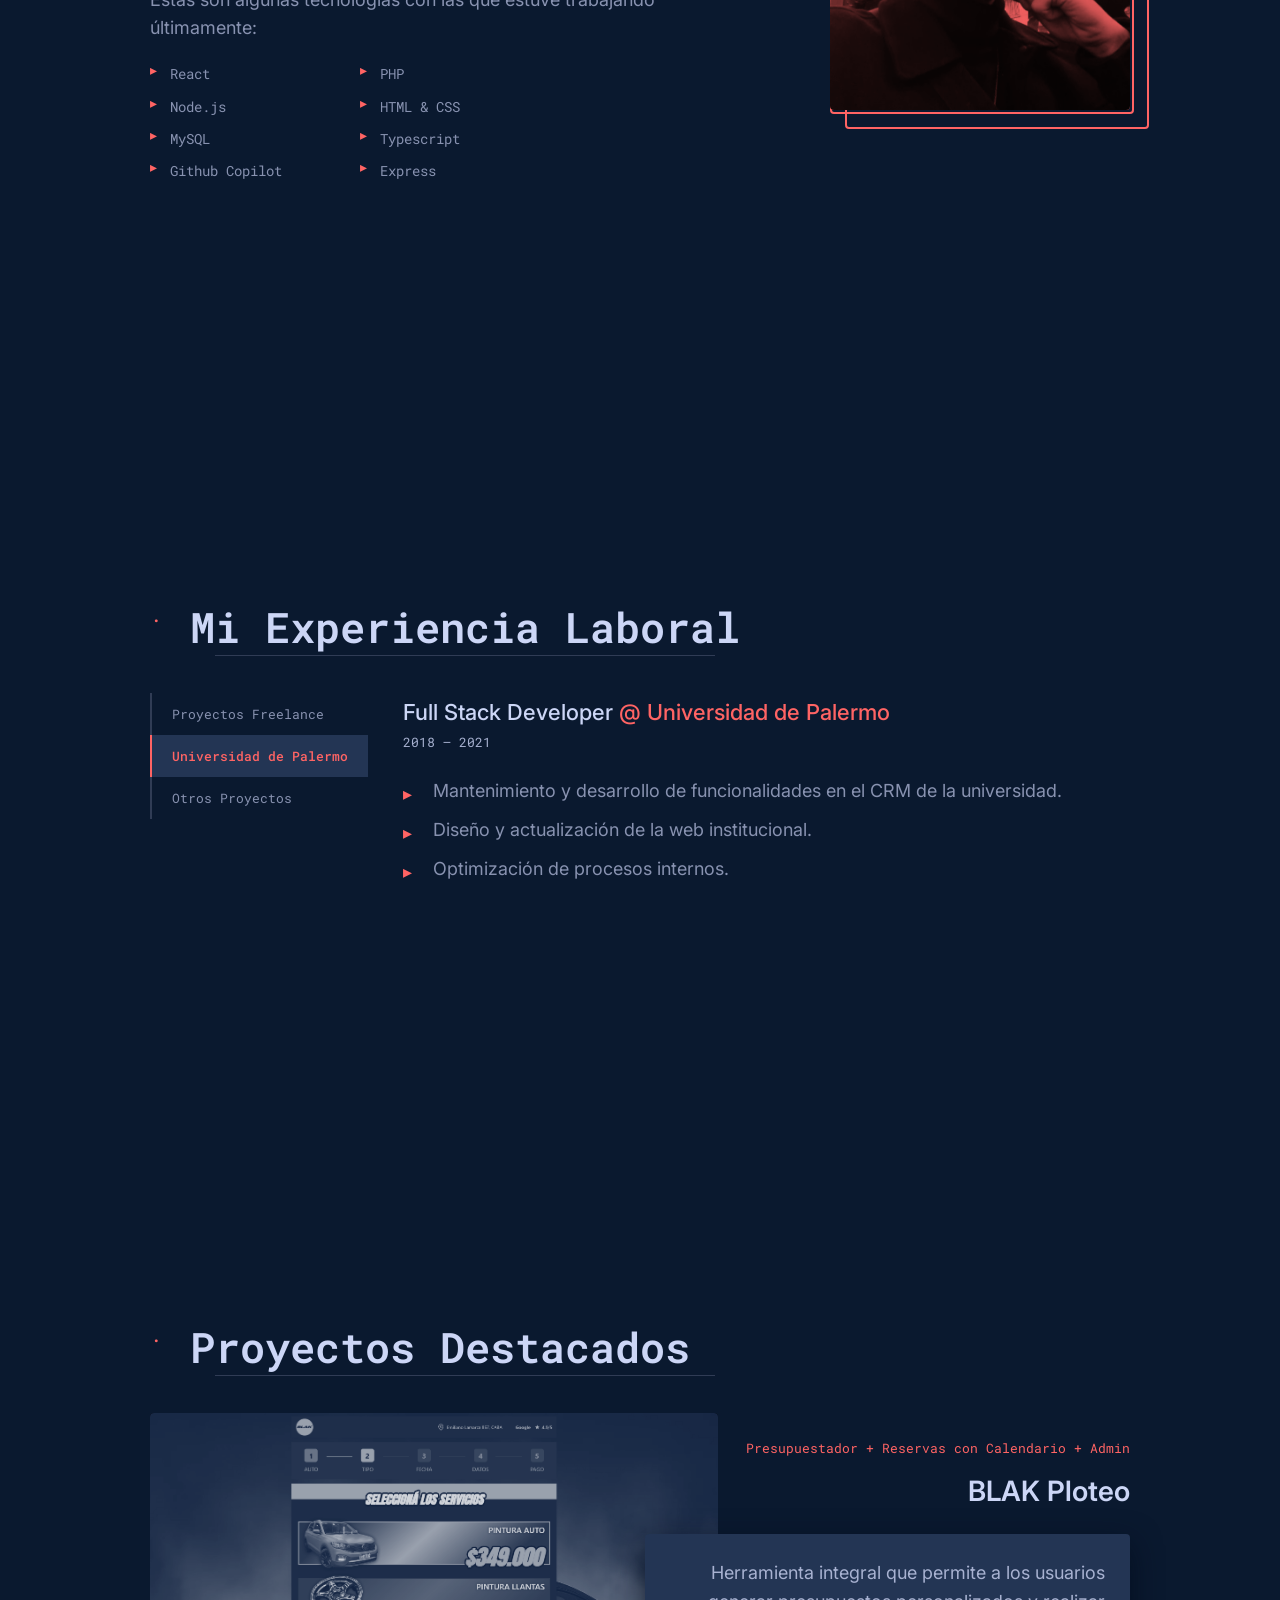
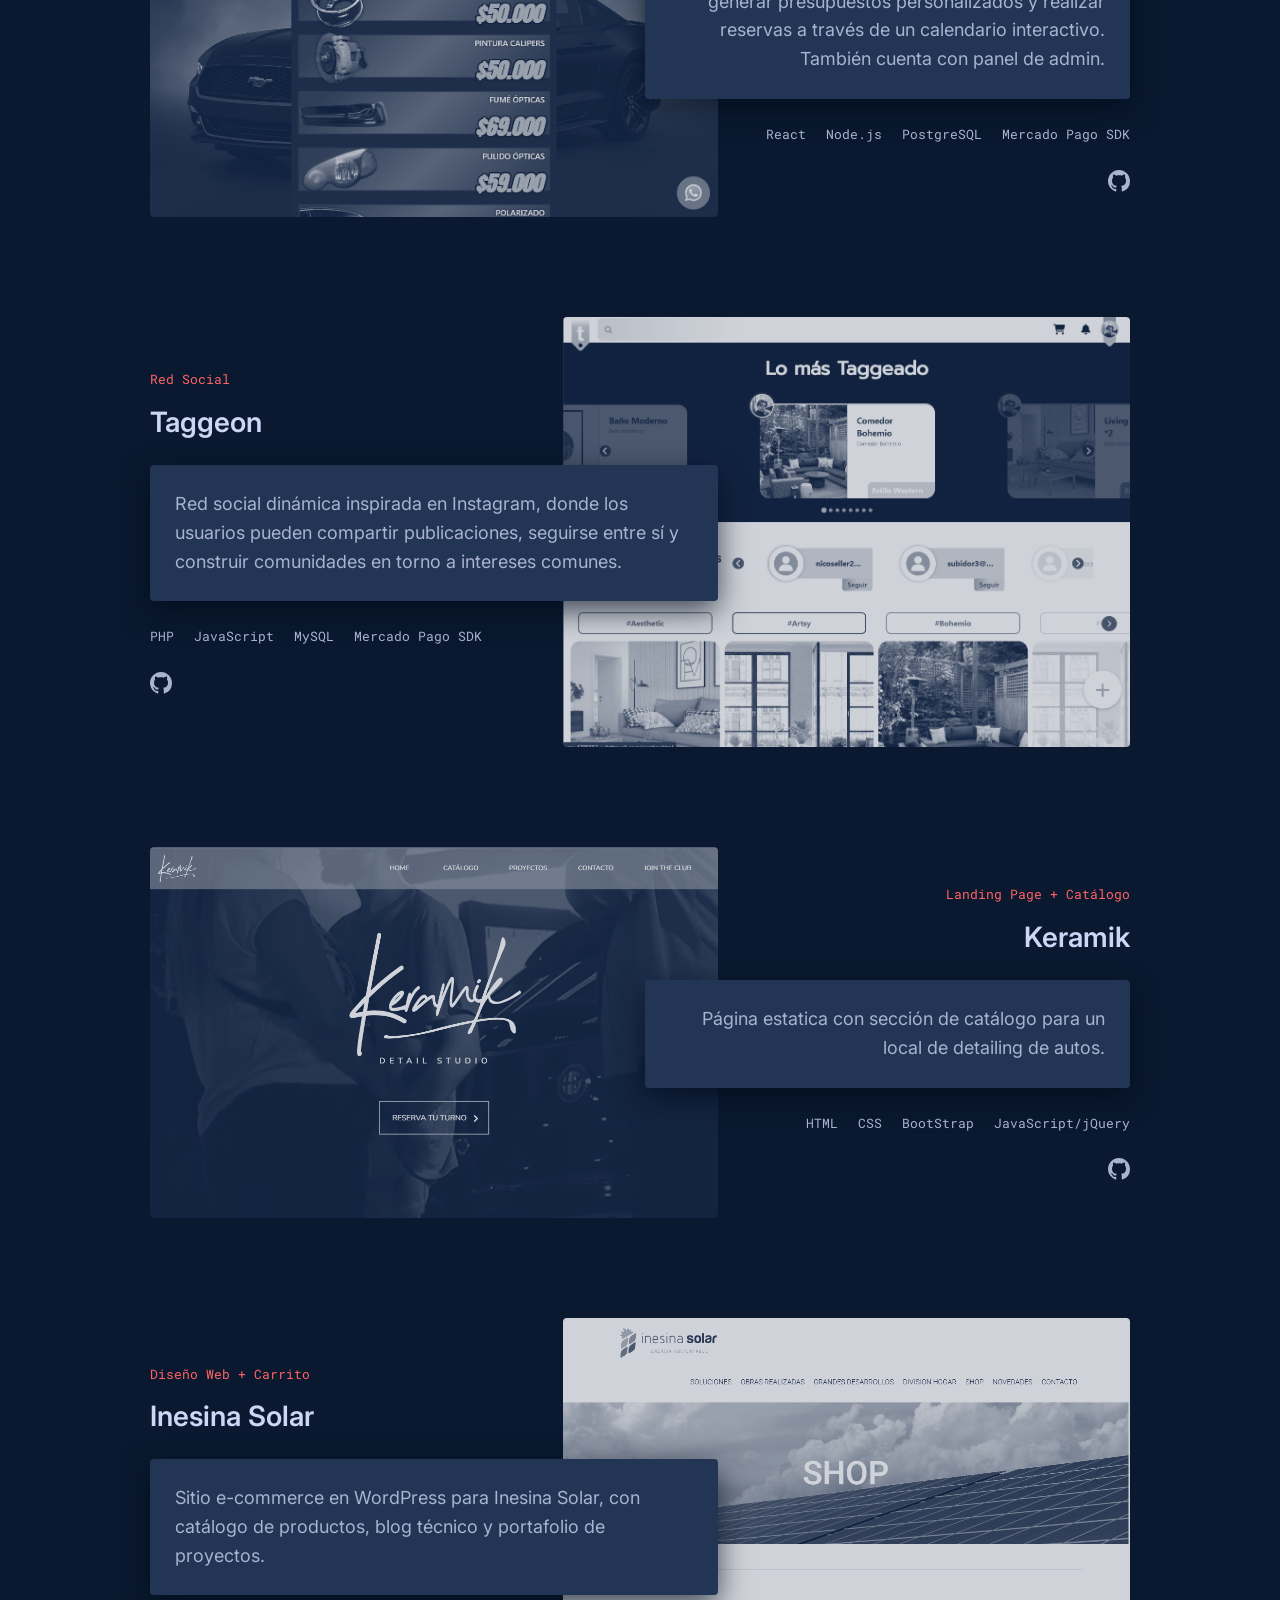
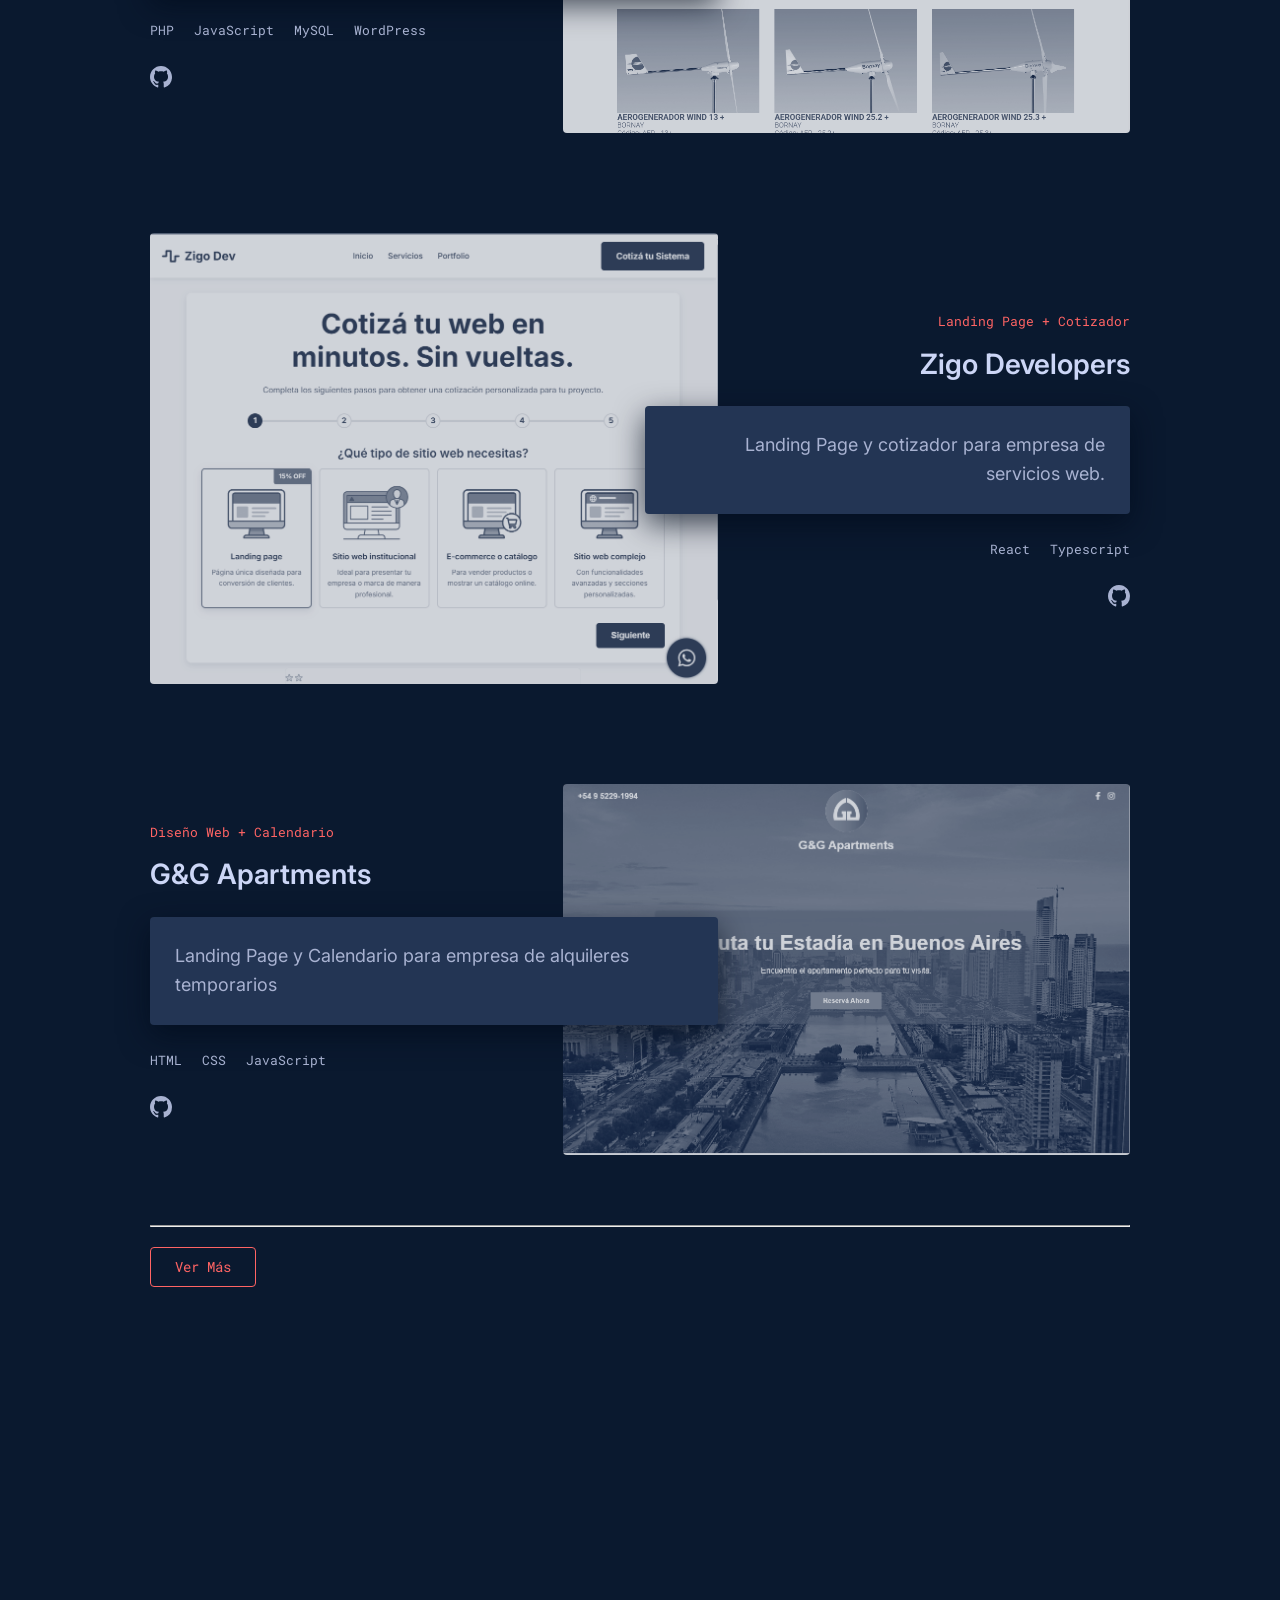
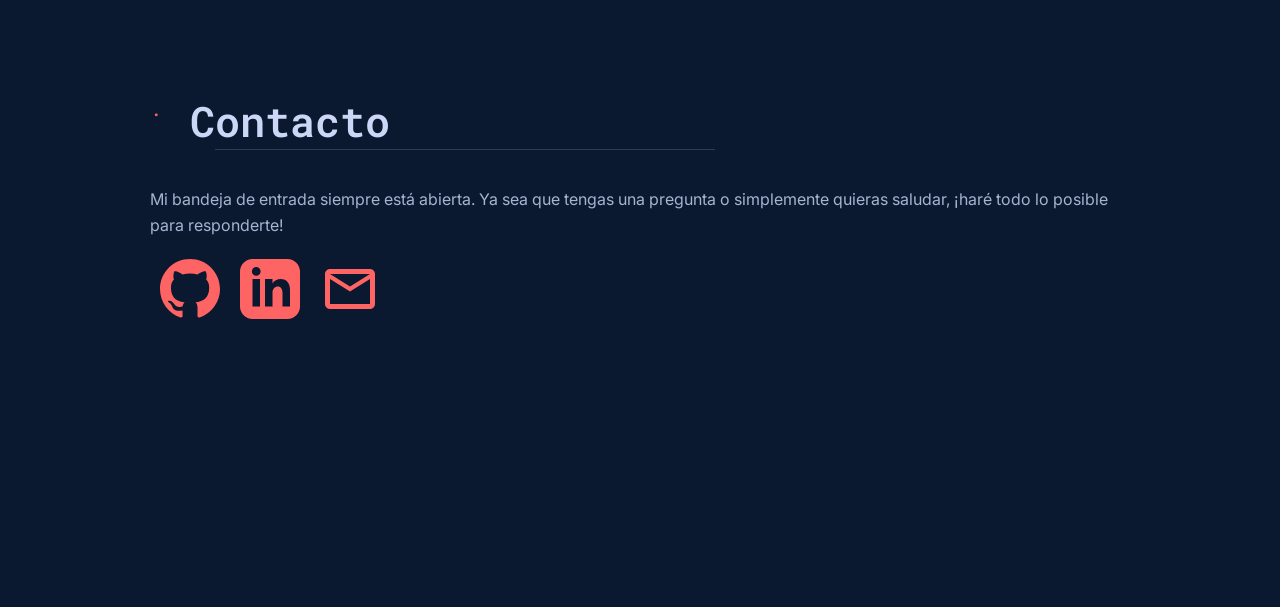
==== commit be36370a: "fix" ====
--- a/index.html
+++ b/index.html
@@ -293,7 +293,7 @@
                 <li class="project">
                     <div class="project-content">
                         <div>
-                            <p class="project-overline">Landing Page + Cotizaor</p>
+                            <p class="project-overline">Landing Page + Cotizador</p>
                             <h3 class="project-title"><a href="https://zigodev.com.ar">Zigo Developers</a></h3>
                             <div class="project-description">
                                 <p>Landing Page y cotizador para empresa de servicios web.</p>
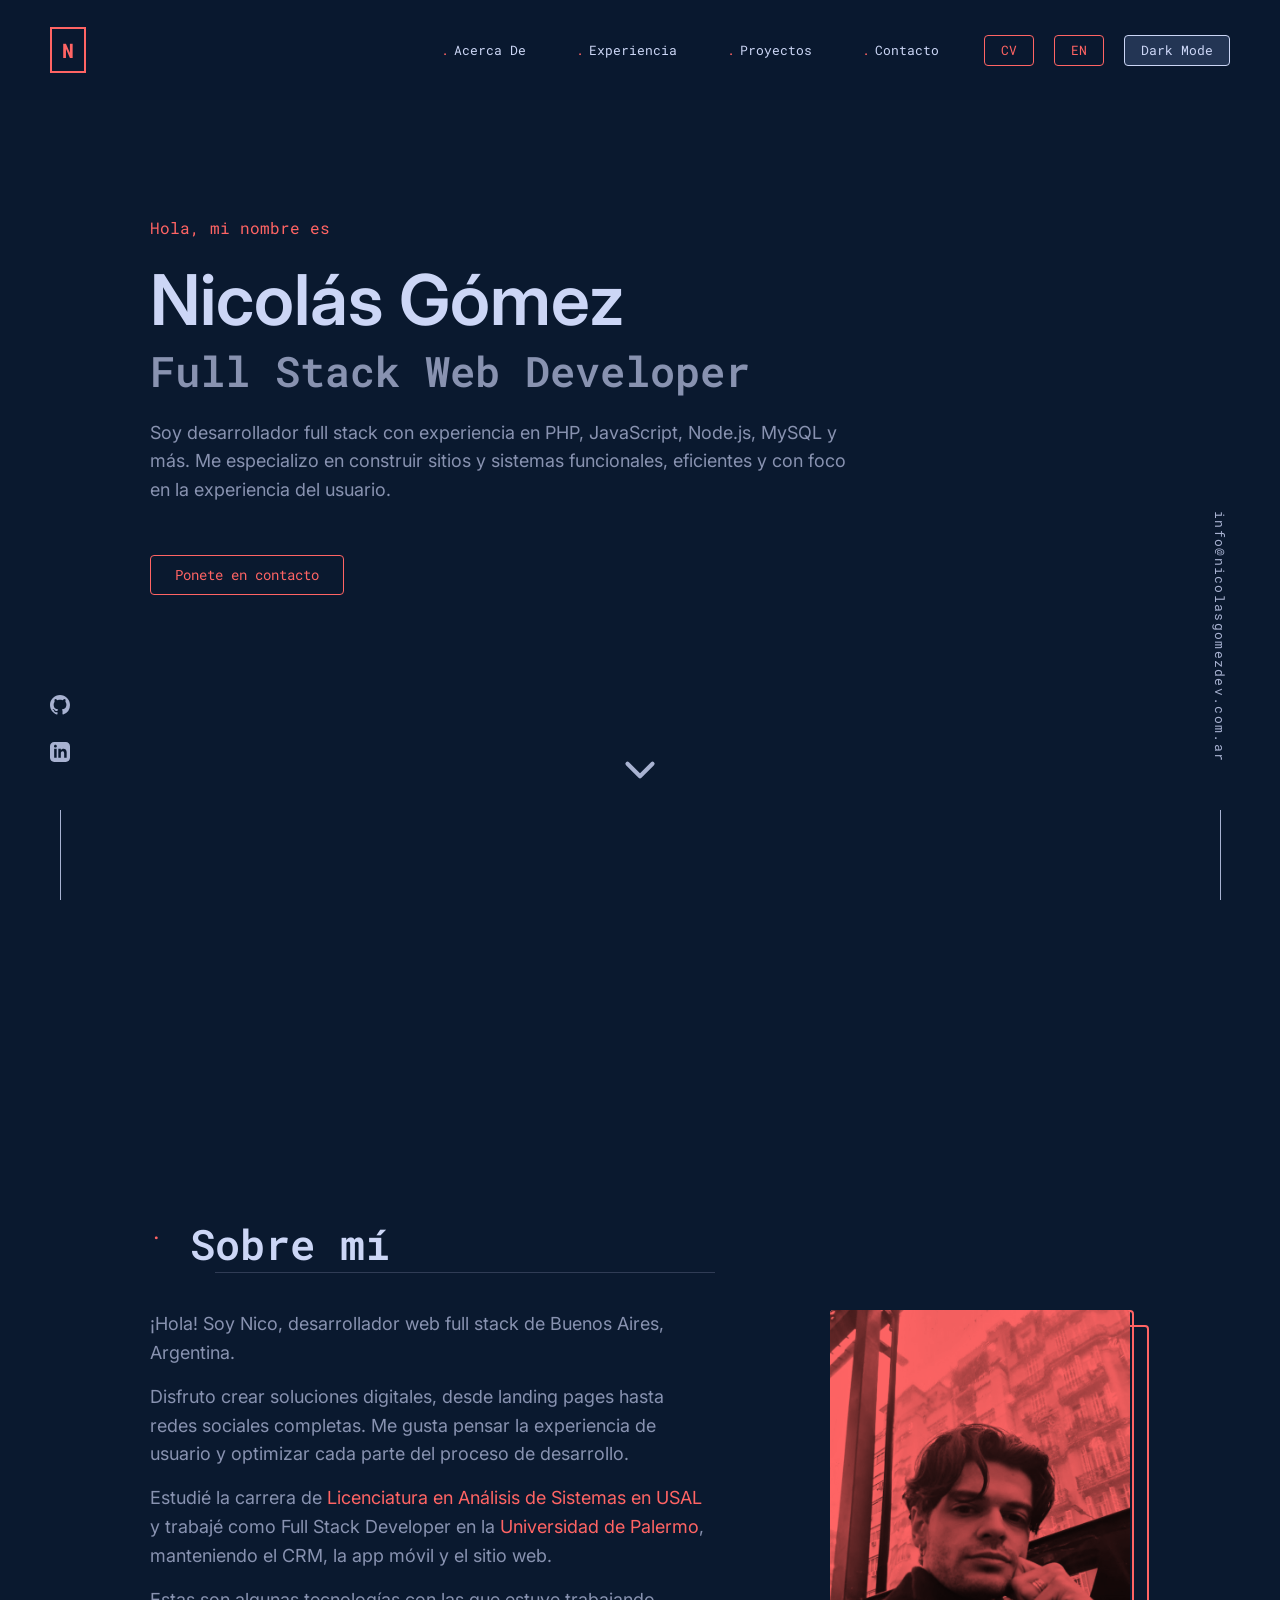
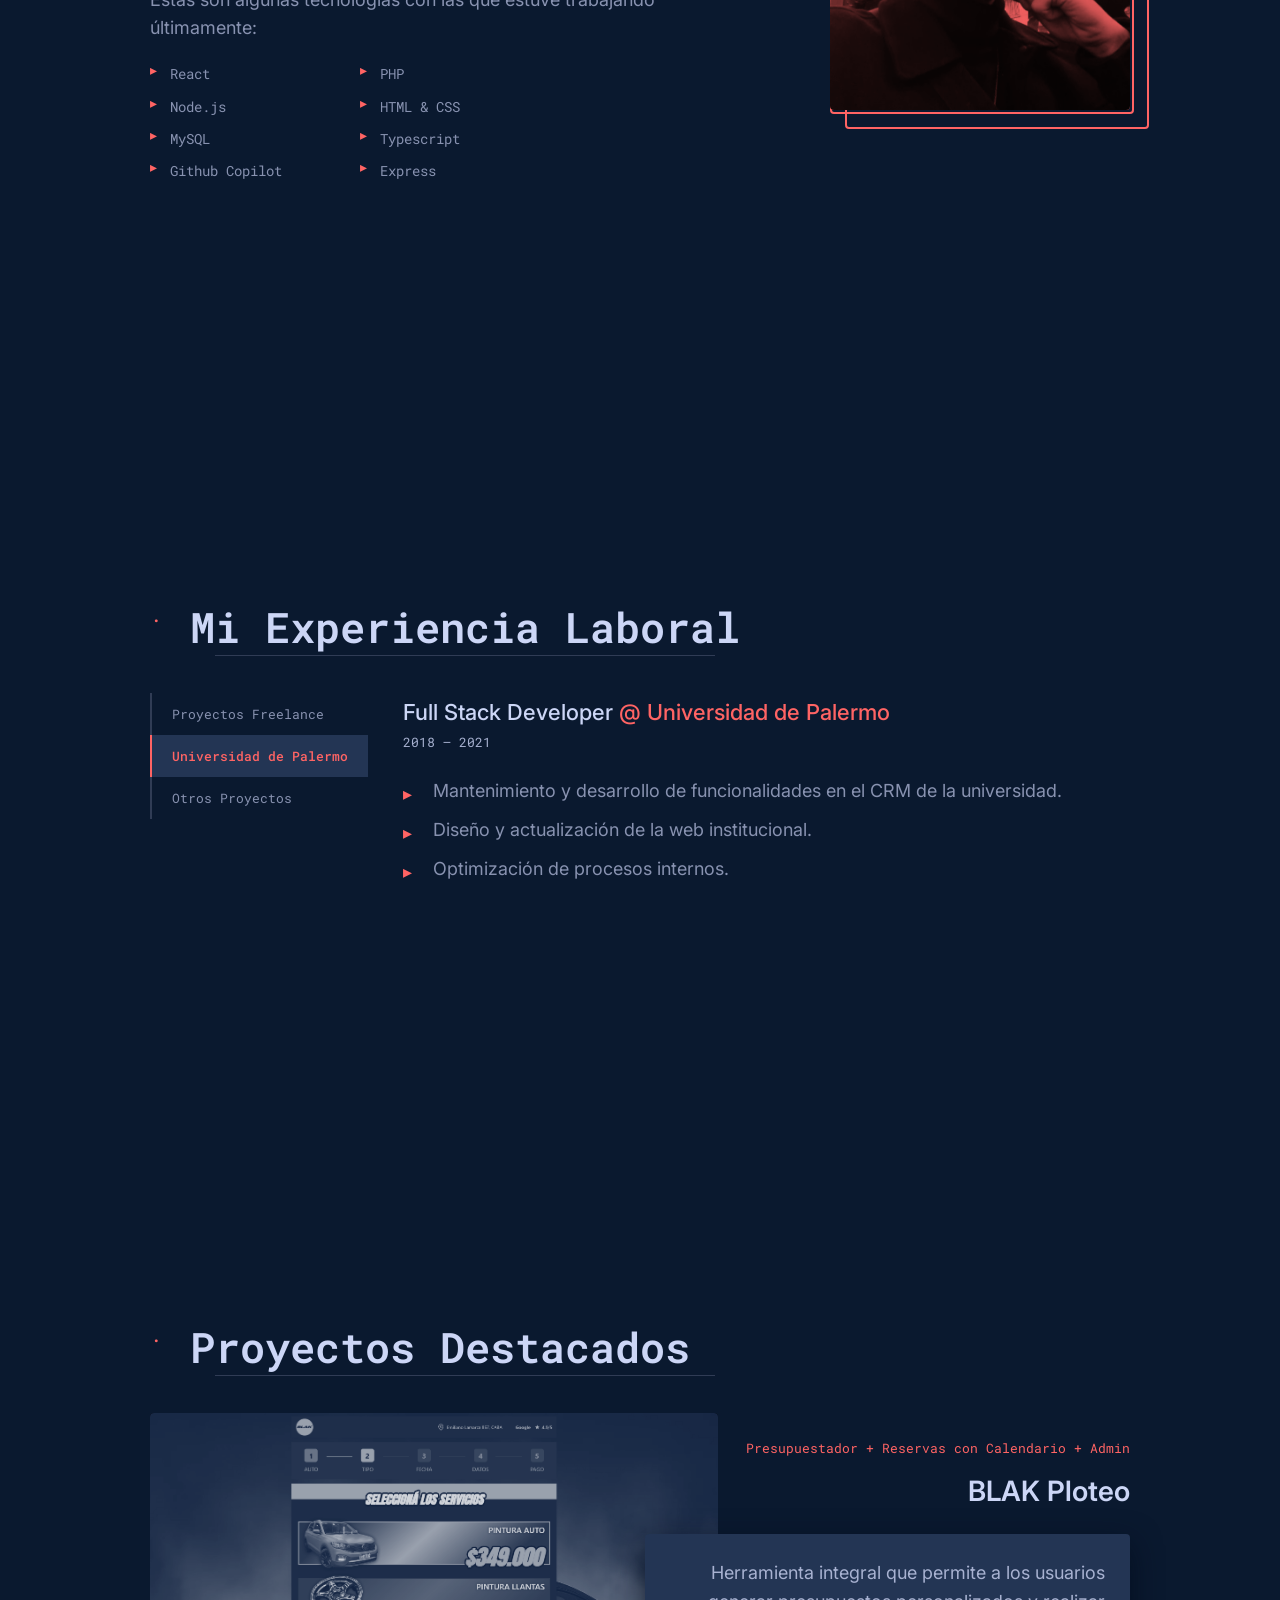
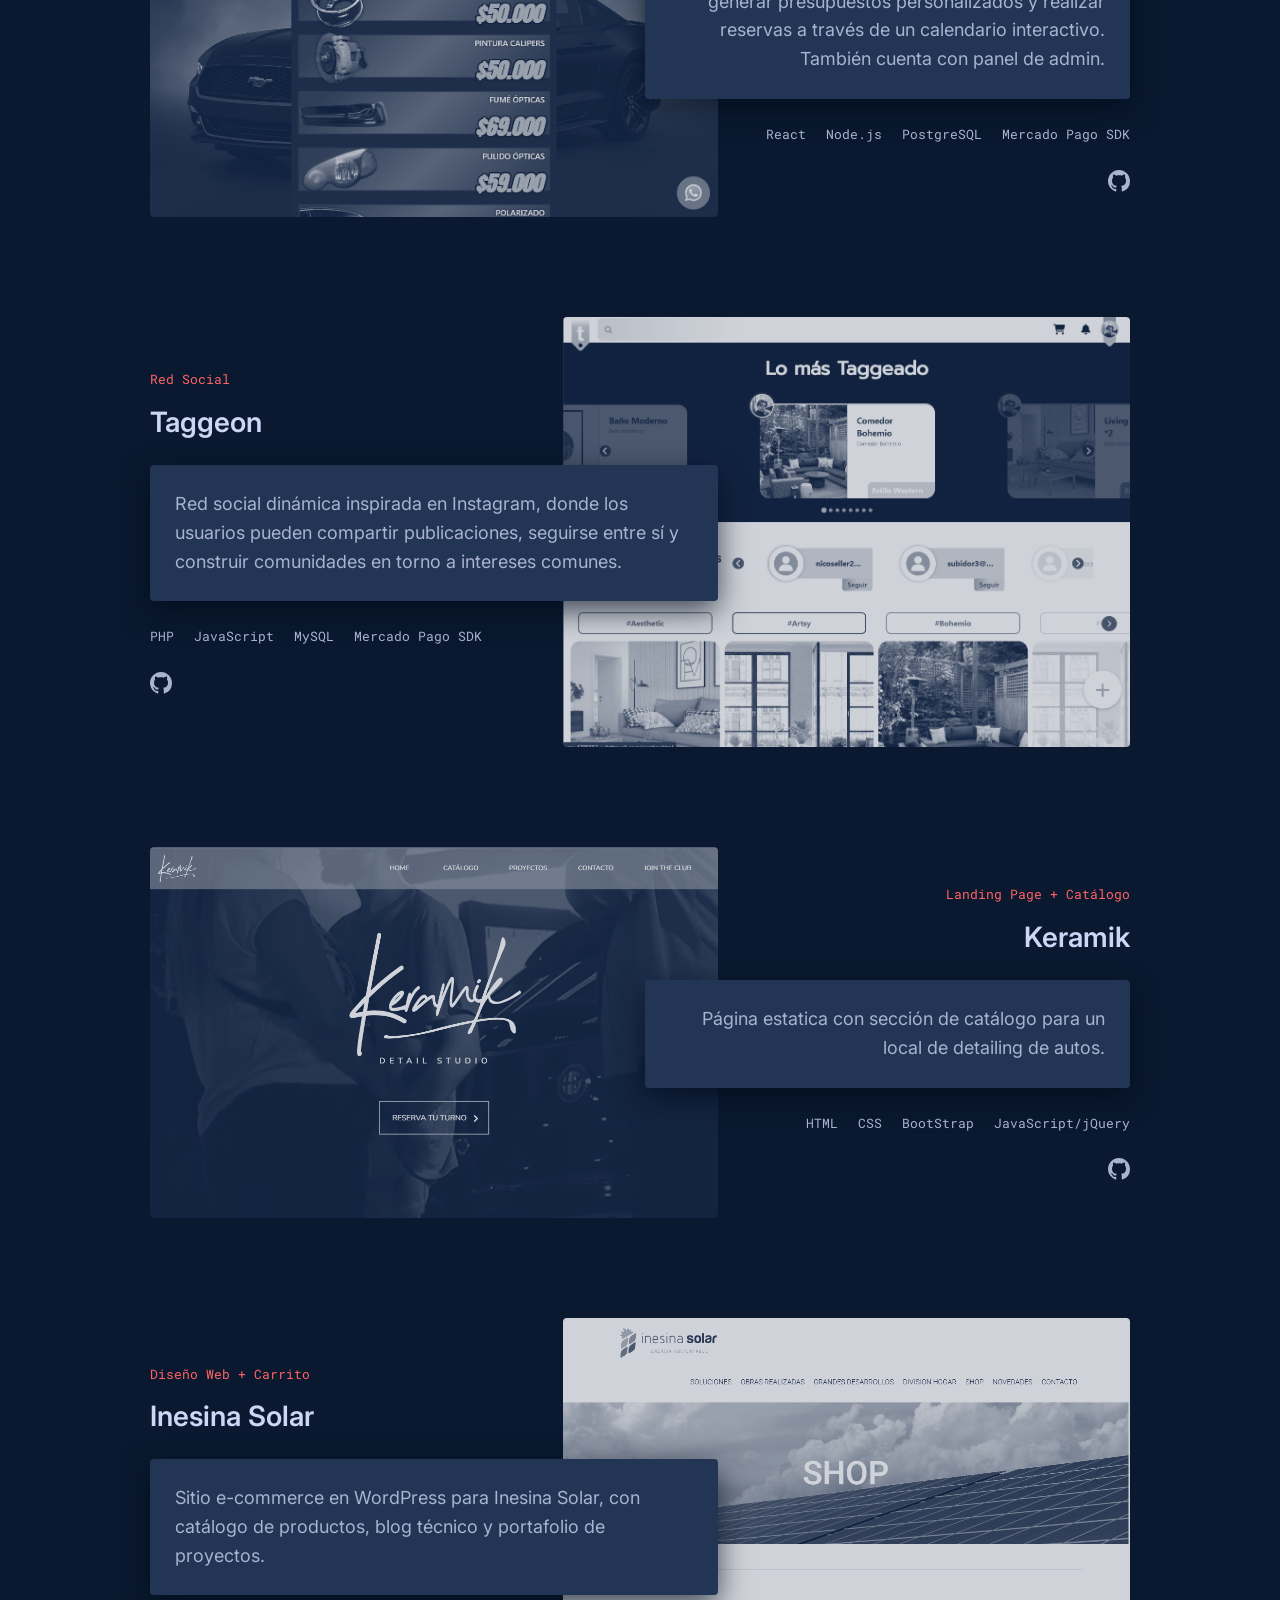
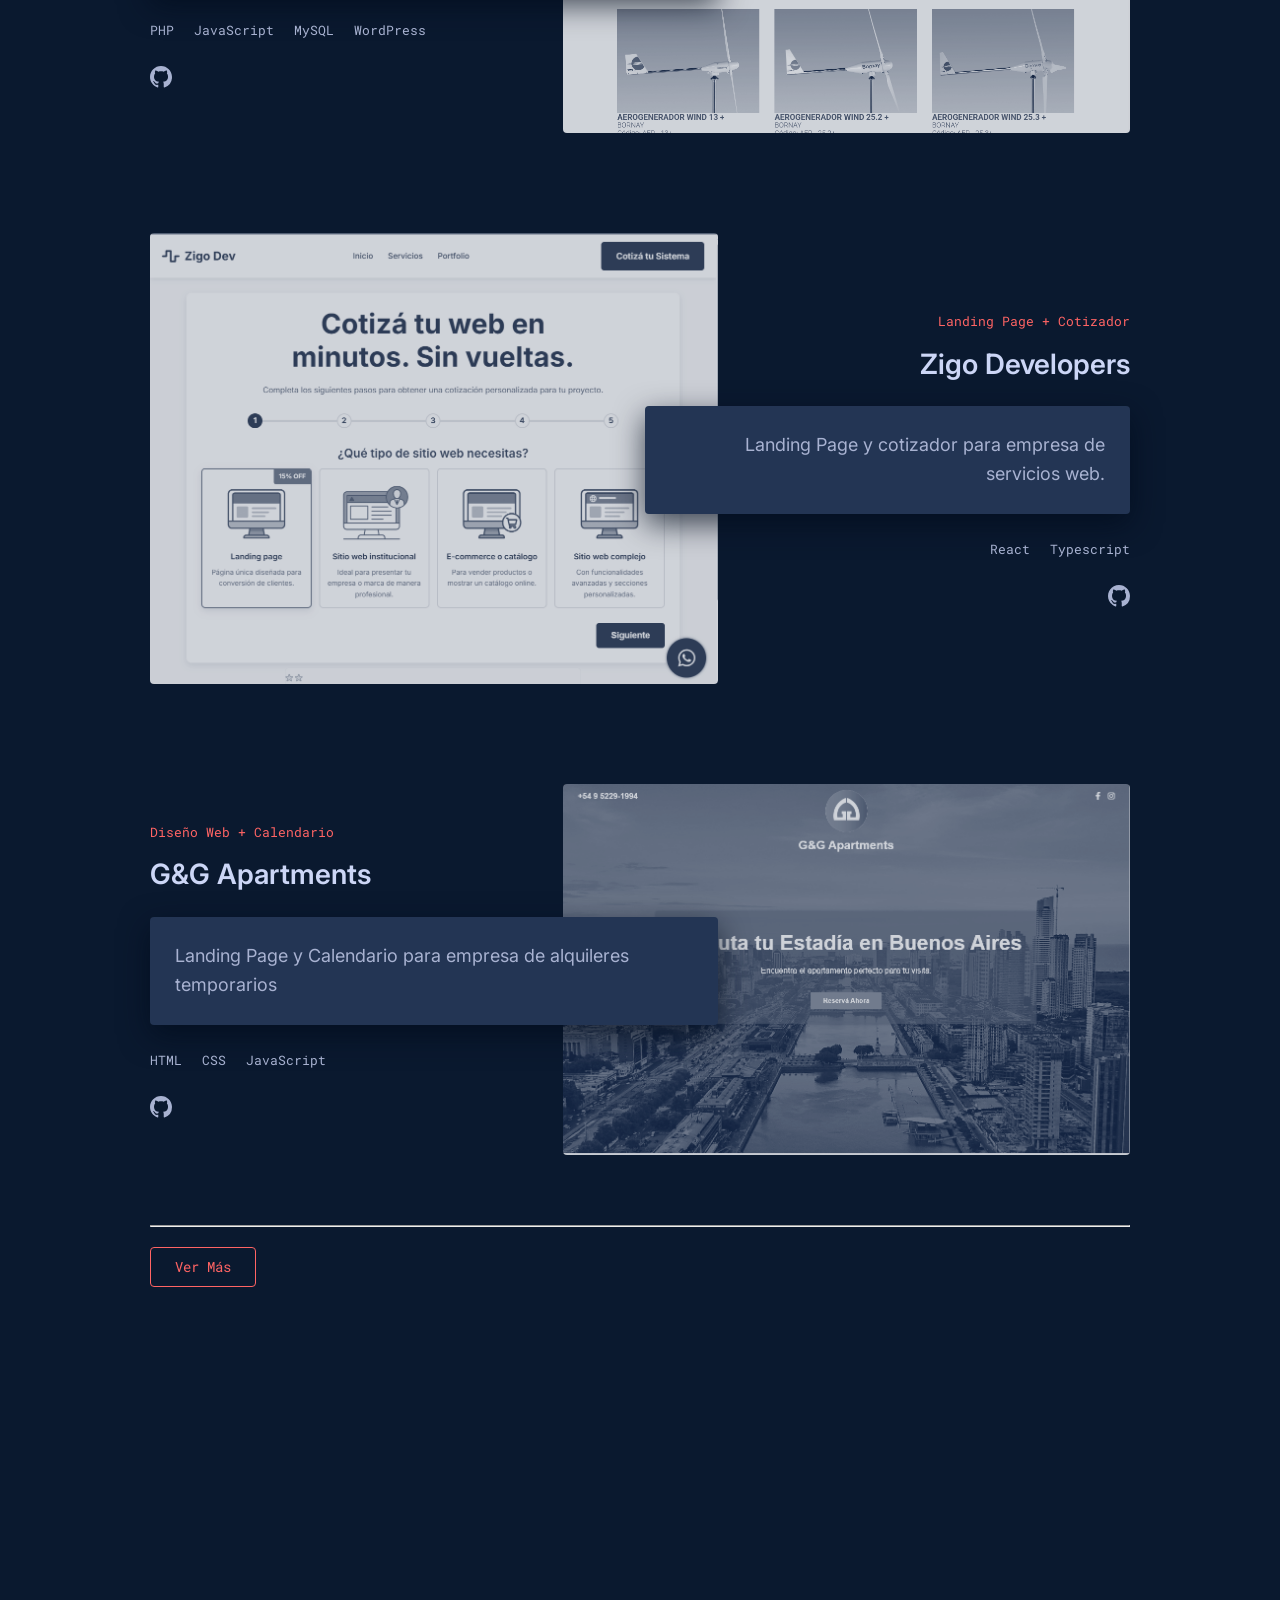
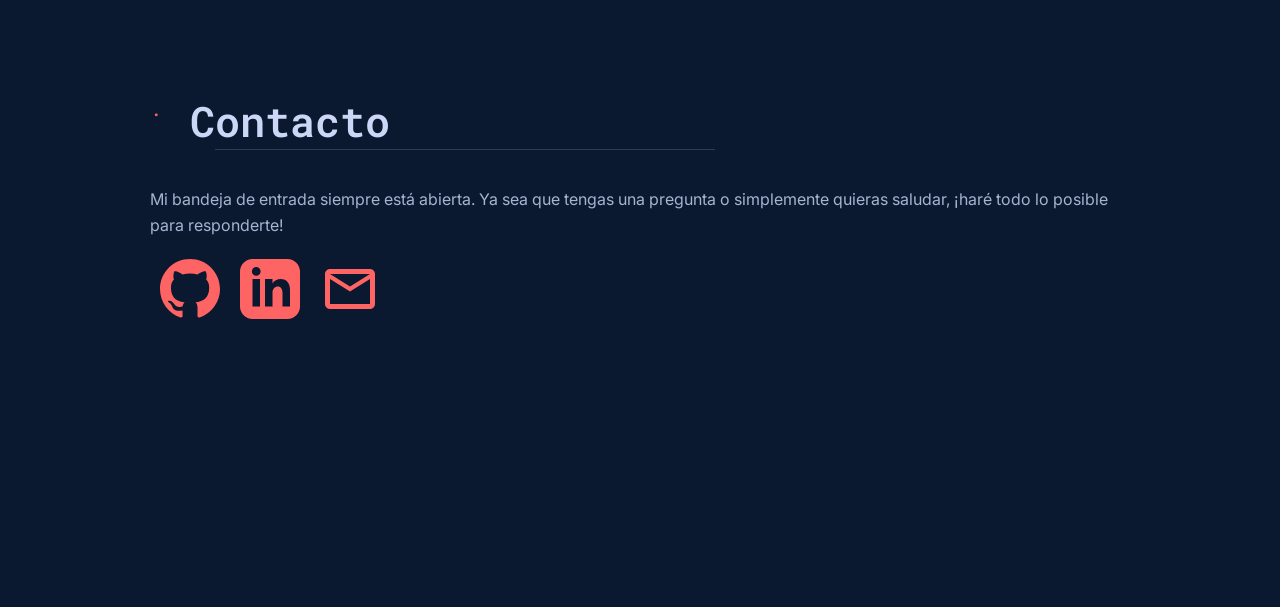
==== commit 0413e701: "cambio de mail" ====
--- a/index.html
+++ b/index.html
@@ -75,7 +75,7 @@
 
     <aside class="side right">
         <div class="email">
-            <a href="mailto:nicolasgomez94@gmail.com">nicolasgomez94@gmail.com</a>
+            <a href="mailto:info@nicolasgomezdev.com.ar">info@nicolasgomezdev.com.ar</a>
         </div>
     </aside>
 
@@ -361,7 +361,7 @@
                         <path d="M19 0h-14c-2.761 0-5 2.239-5 5v14c0 2.761 2.239 5 5 5h14c2.762 0 5-2.239 5-5v-14c0-2.761-2.238-5-5-5zm-11 19h-3v-11h3v11zm-1.5-12.268c-.966 0-1.75-.79-1.75-1.764s.784-1.764 1.75-1.764 1.75.79 1.75 1.764-.783 1.764-1.75 1.764zm13.5 12.268h-3v-5.604c0-3.368-4-3.113-4 0v5.604h-3v-11h3v1.765c1.396-2.586 7-2.777 7 2.476v6.759z"/>
                     </svg>
                 </a>
-                <a href="mailto:nicolasgomez94@gmail.com" target="_blank" rel="noopener noreferrer" aria-label="Correo">
+                <a href="mailto:info@nicolasgomezdev.com.ar" target="_blank" rel="noopener noreferrer" aria-label="Correo">
                     <svg xmlns="http://www.w3.org/2000/svg" viewBox="0 0 24 24" fill="currentColor" width="60" height="60">
                         <path d="M20 4H4C2.9 4 2 4.9 2 6v12c0 1.1.9 2 2 2h16c1.1 0 2-.9 2-2V6c0-1.1-.9-2-2-2zm0 2-8 5-8-5h16zm0 12H4V8l8 5 8-5v10z"/>
                     </svg>
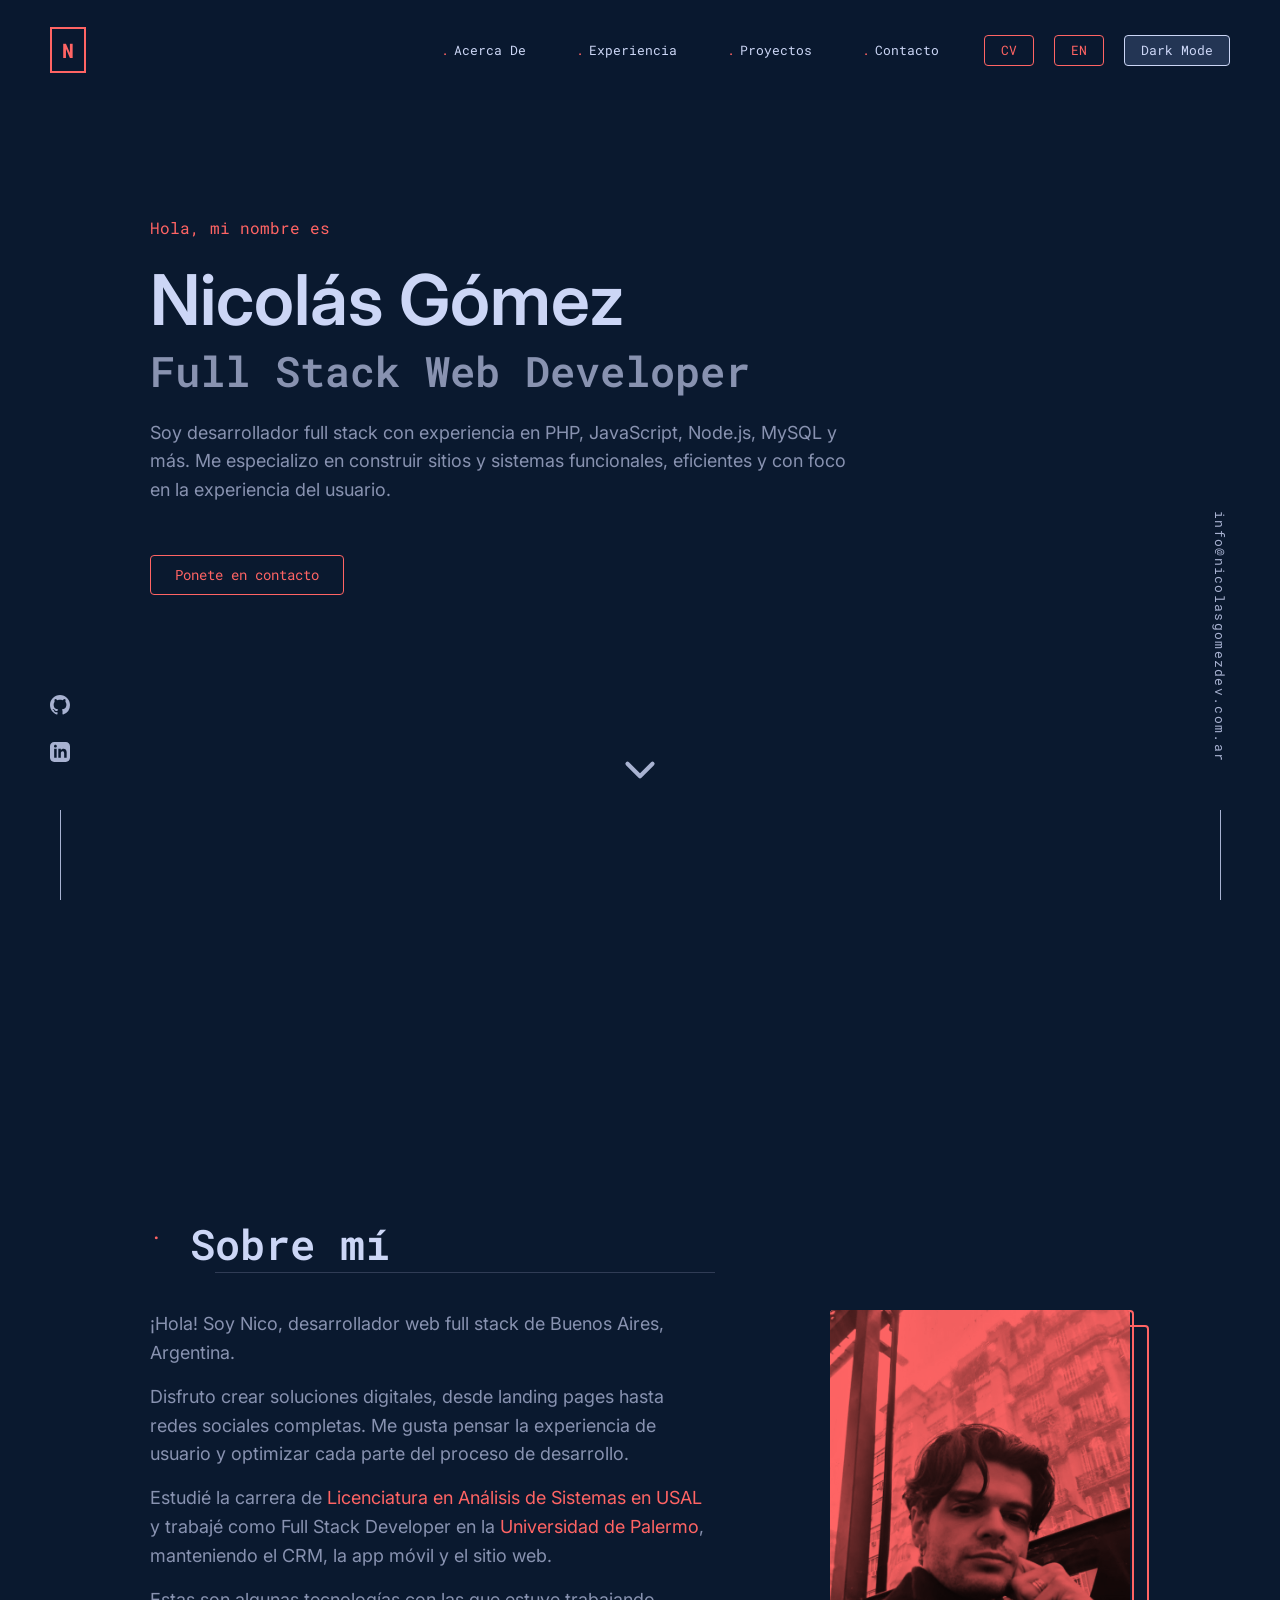
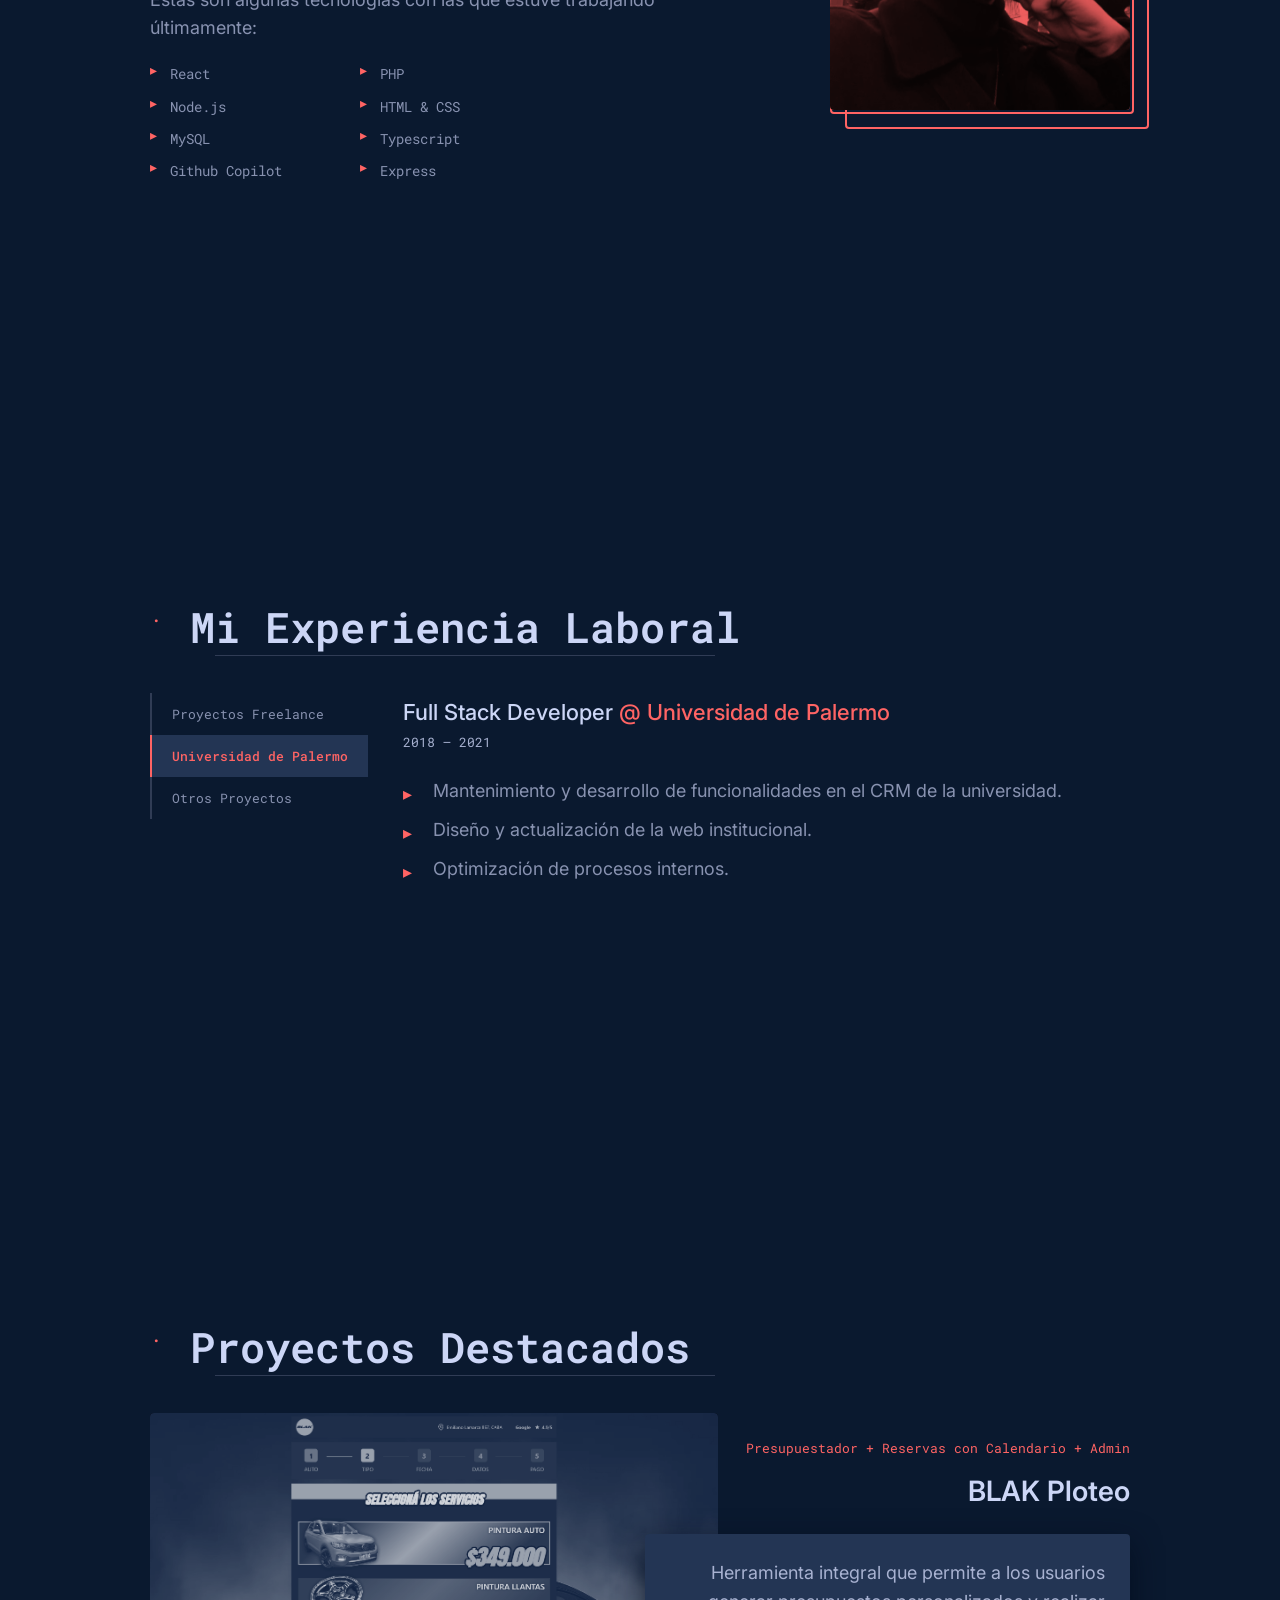
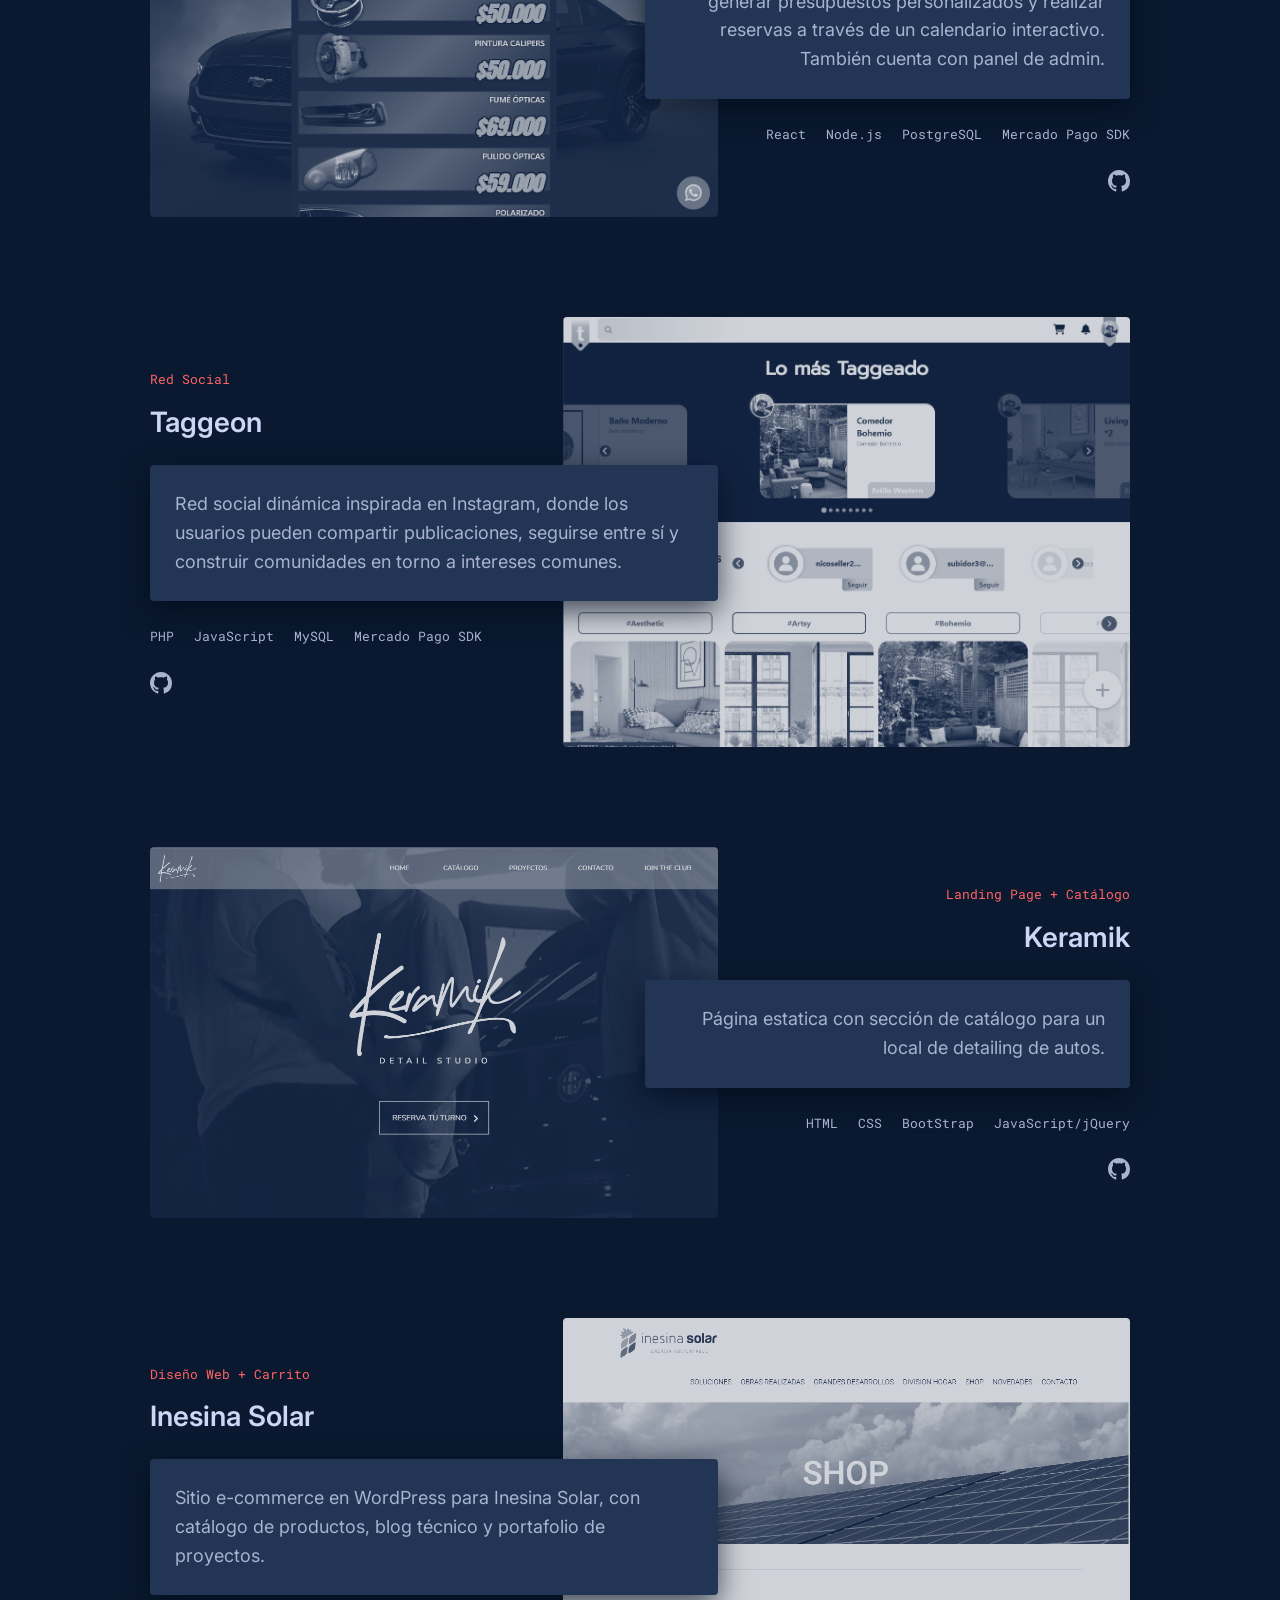
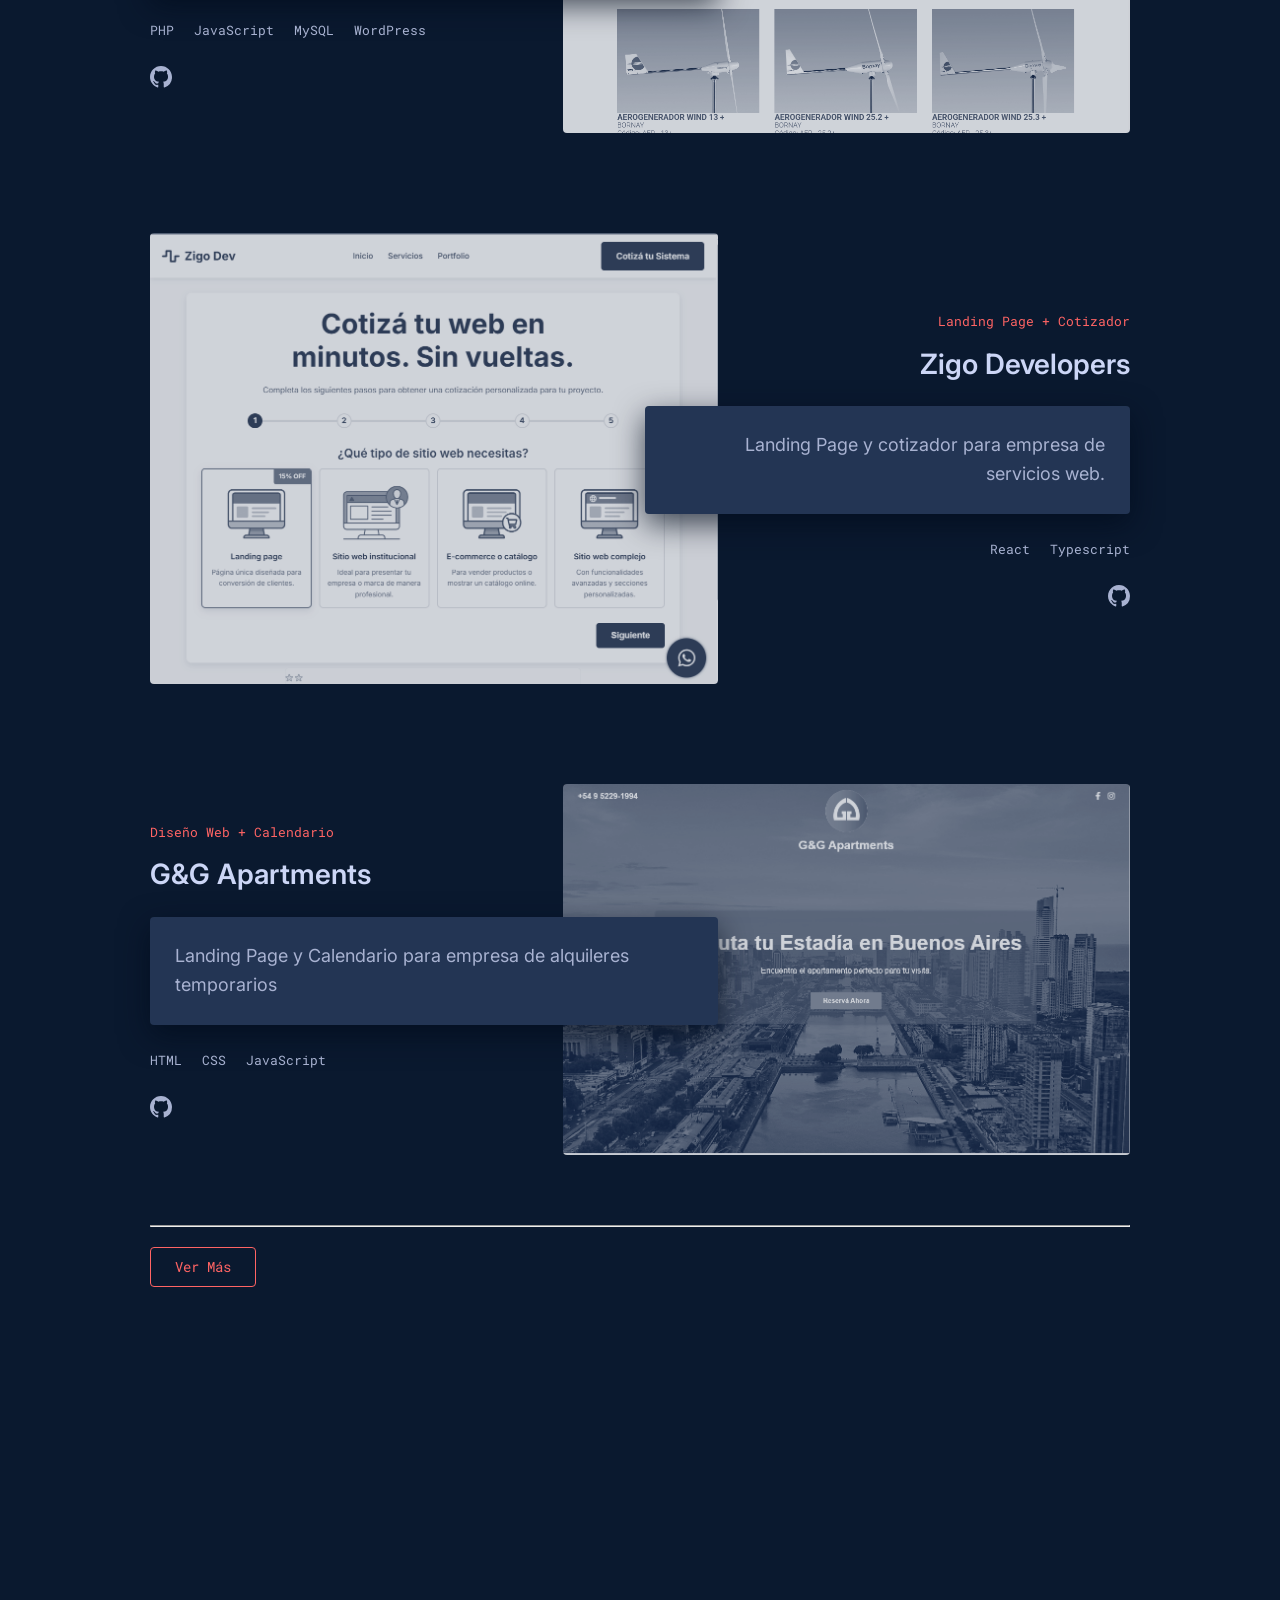
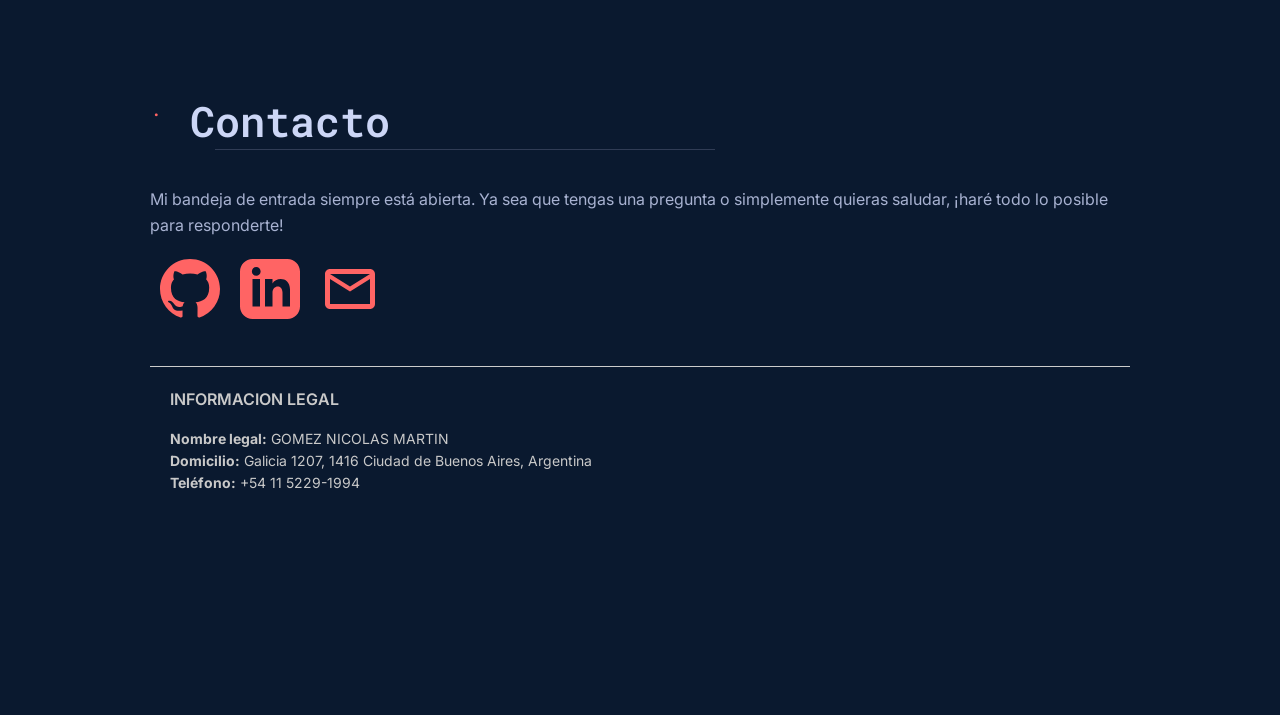
==== commit 47eacb8e: "info legal" ====
--- a/index.html
+++ b/index.html
@@ -367,6 +367,14 @@
                     </svg>
                 </a>
             </div>
+            
+            <!-- Información Legal -->
+            <div class="legal-info" style="margin-top: 40px; padding: 20px; border-top: 1px solid #ccc; font-size: 14px; color: #c9c9c9;">
+                <h3 style="margin-bottom: 15px; font-size: 16px; color: inherit;">INFORMACION LEGAL</h3>
+                <p><strong>Nombre legal:</strong> GOMEZ NICOLAS MARTIN</p>
+                <p><strong>Domicilio:</strong> Galicia 1207, 1416 Ciudad de Buenos Aires, Argentina</p>
+                <p><strong>Teléfono:</strong> +54 11 5229-1994</p>
+            </div>
         </section>
 
     </main>
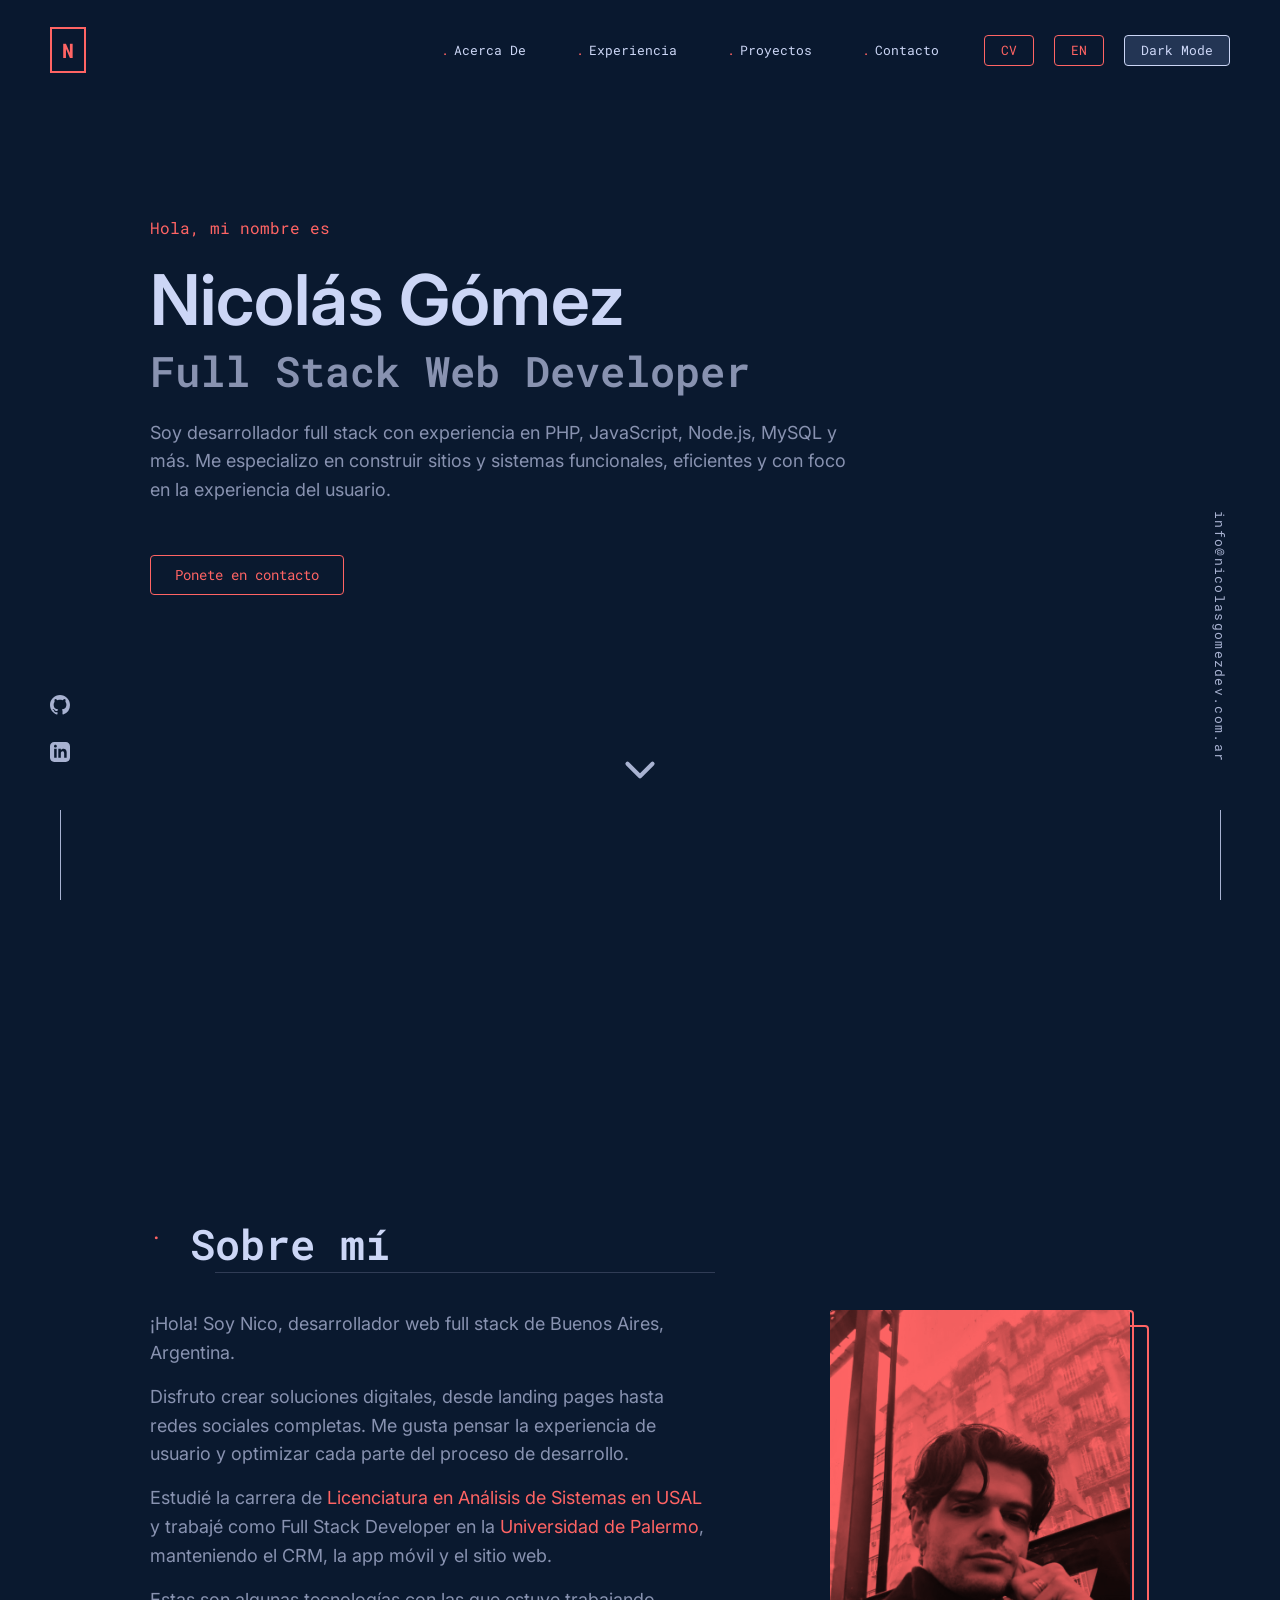
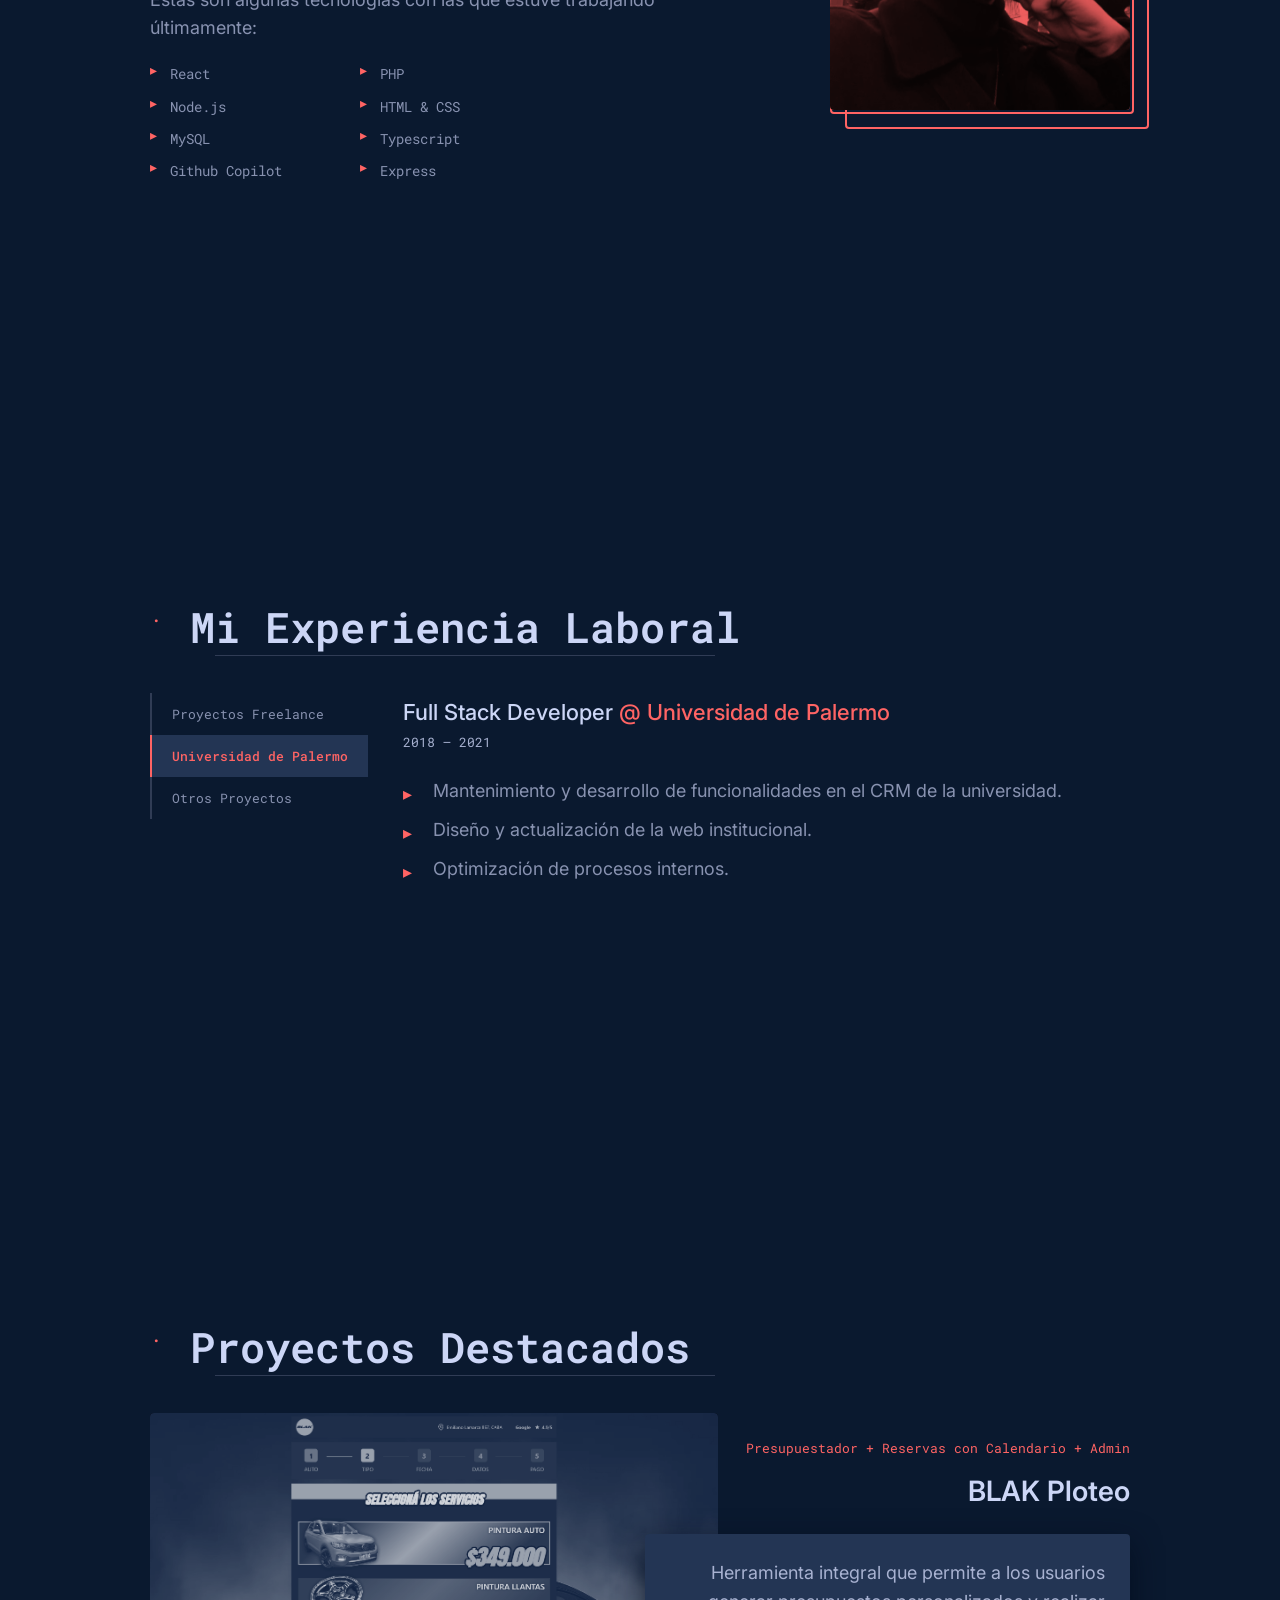
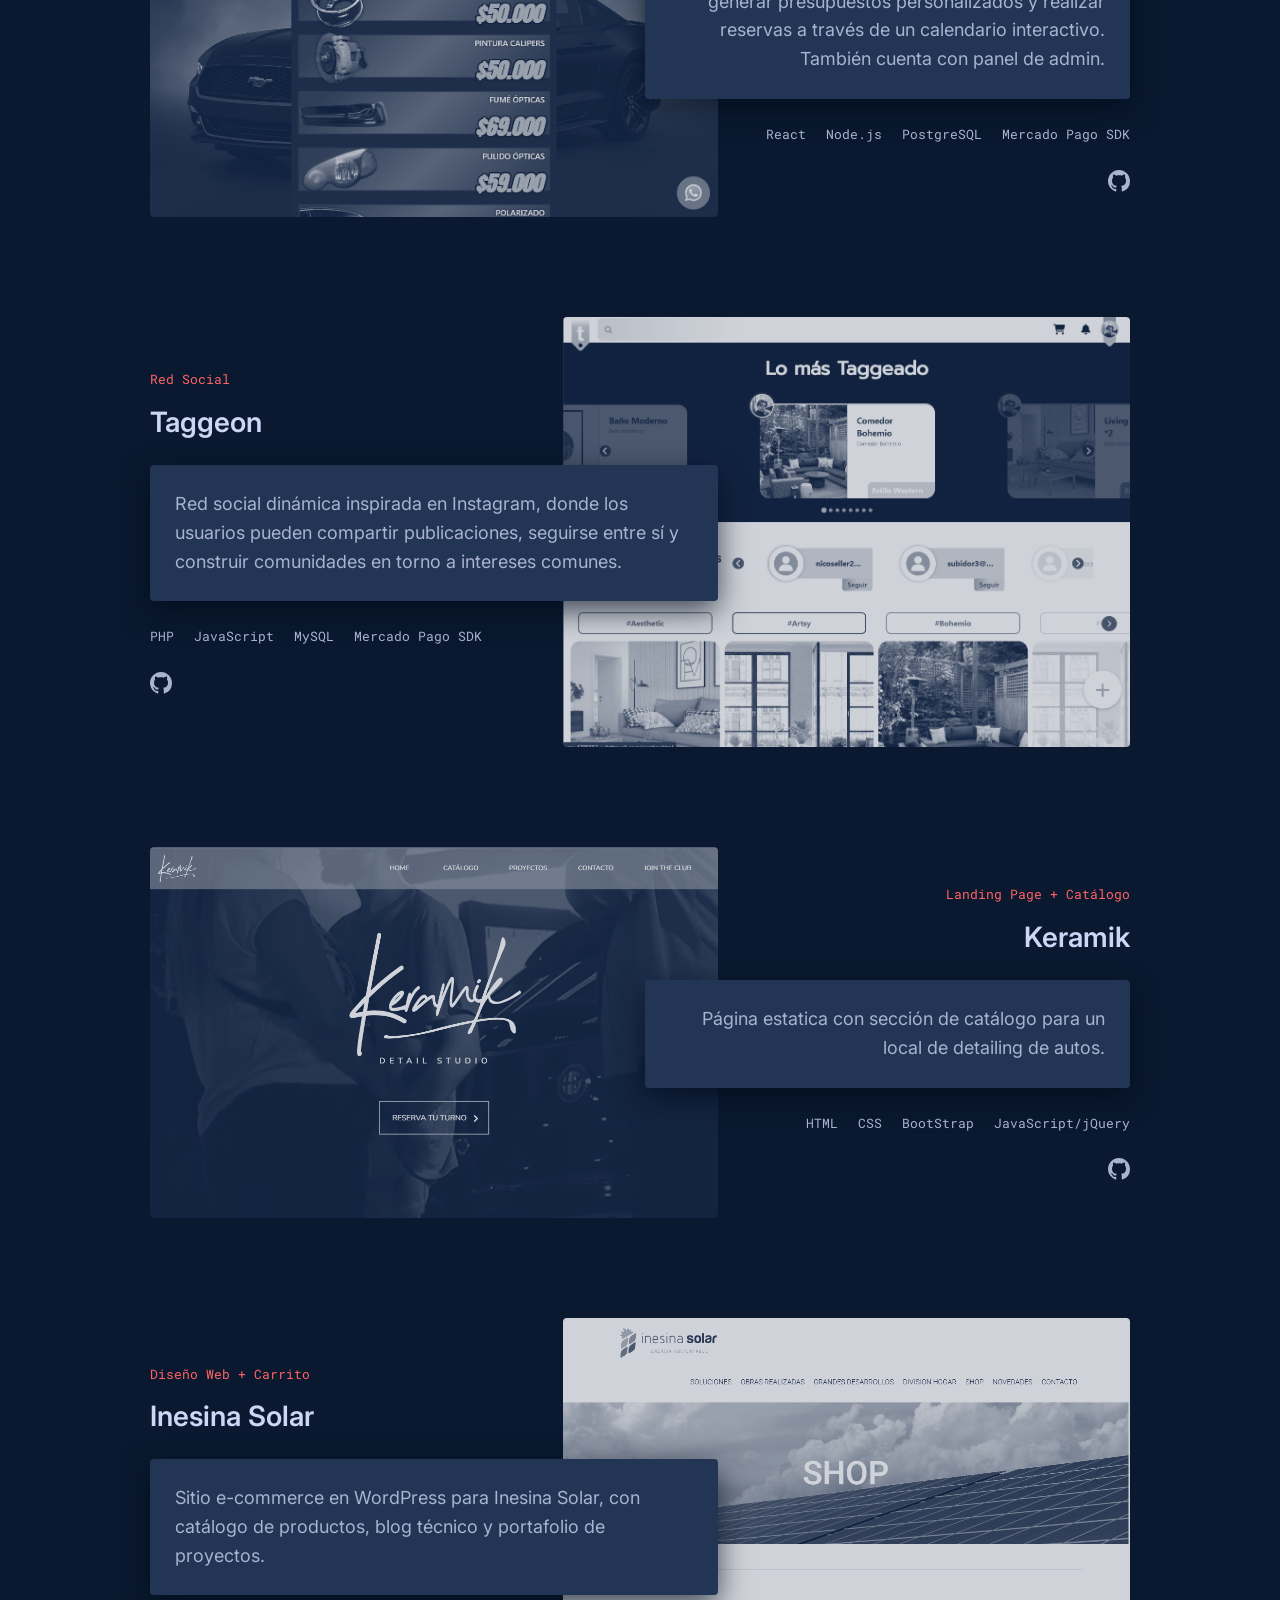
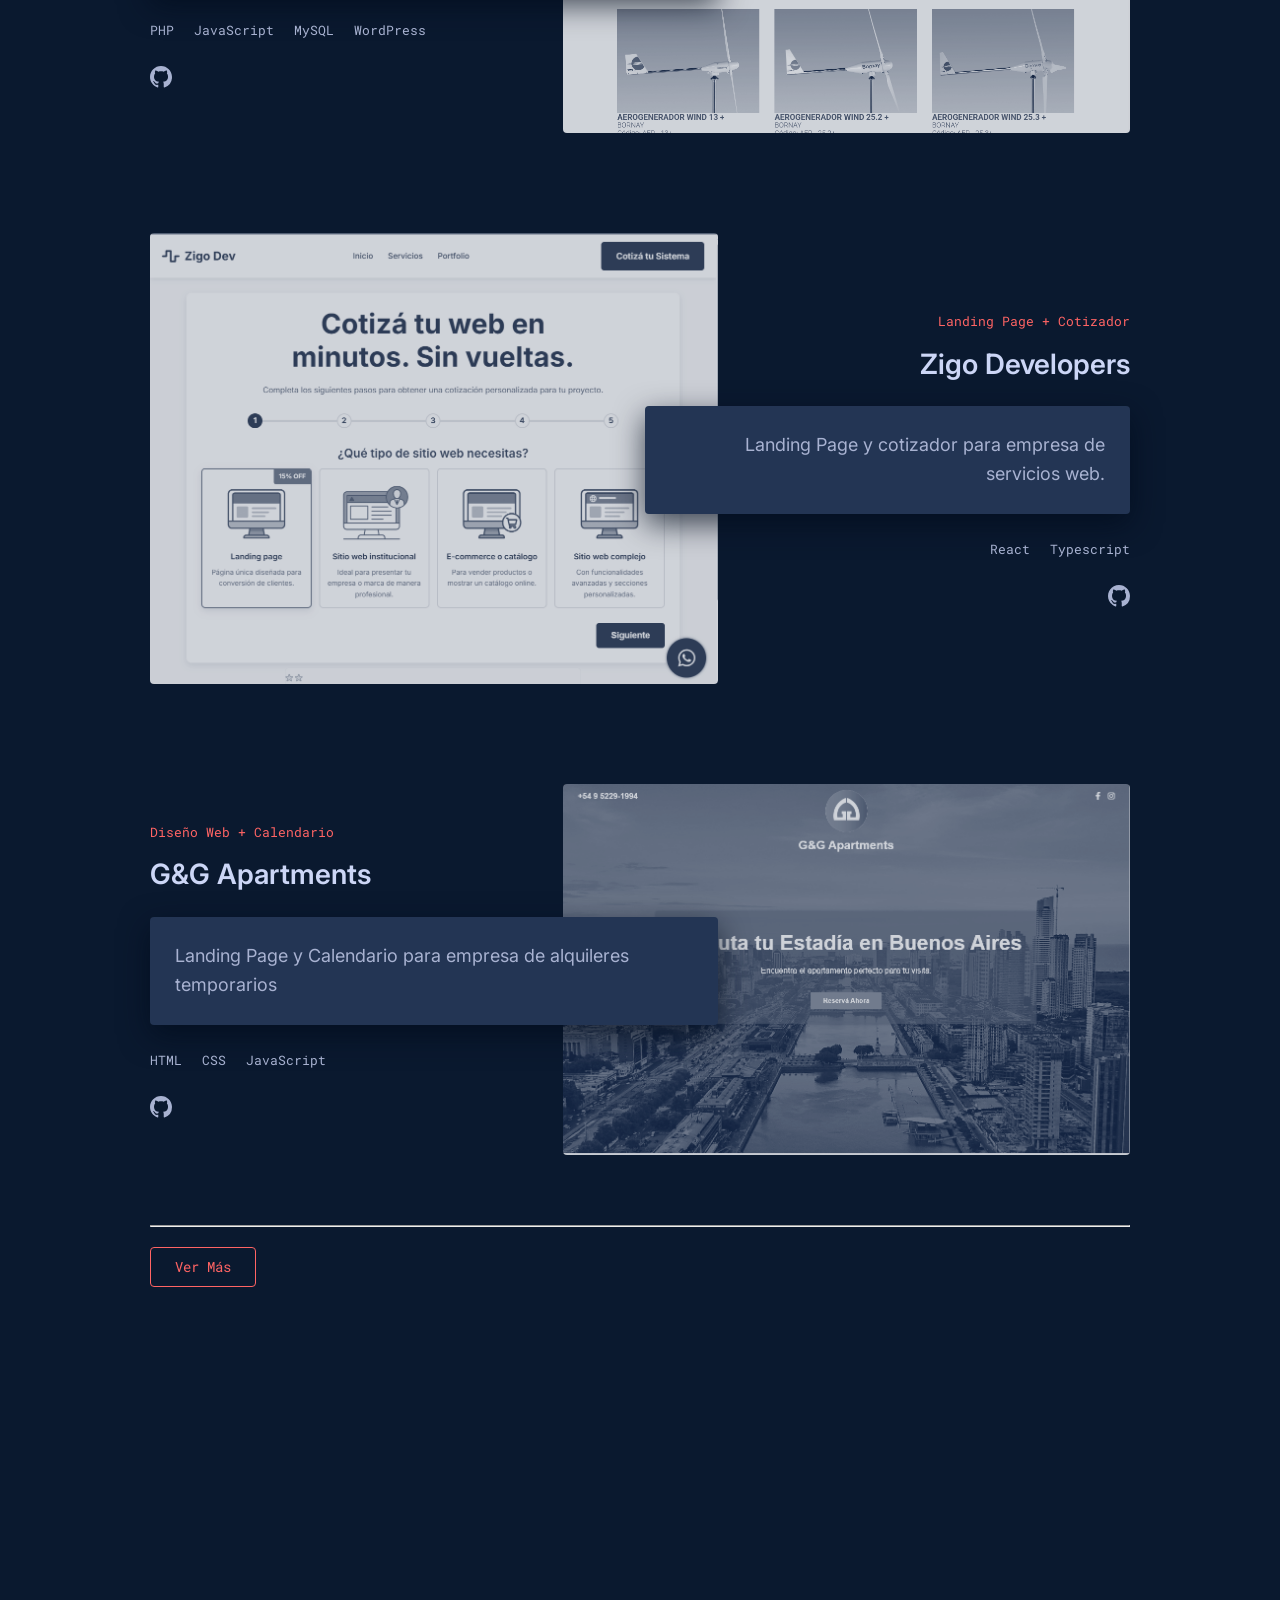
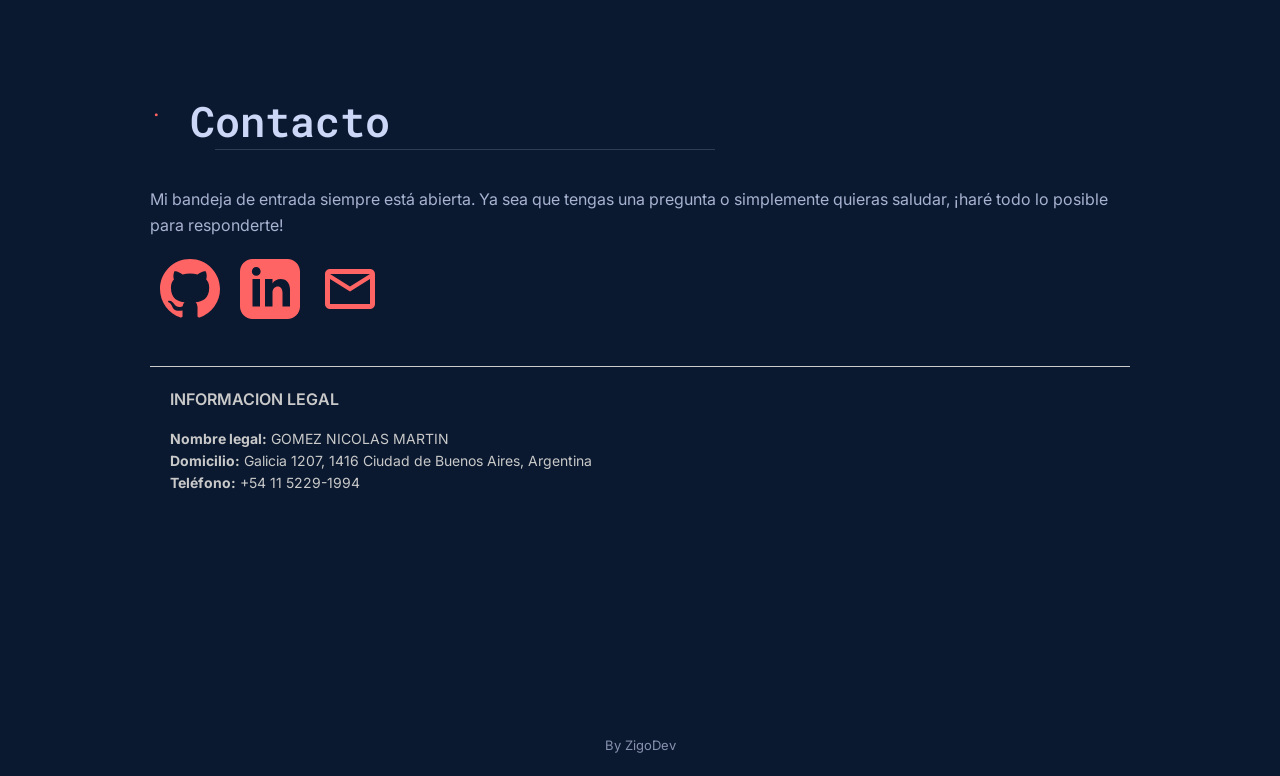
==== commit aa595997: "by zigodev" ====
--- a/index.html
+++ b/index.html
@@ -3,6 +3,7 @@
 <head>
     <meta charset="UTF-8">
     <meta name="viewport" content="width=device-width, initial-scale=1.0">
+    <meta name="facebook-domain-verification" content="uo9f62w8jszv41i4d3kcbkhc7lh3v6" />
     <title>Nicolás Gómez - Full Stack Developer</title>
     <link rel="stylesheet" type="text/css" href="css/styles.css">
     <link rel="preconnect" href="https://fonts.googleapis.com">
@@ -379,6 +380,10 @@
 
     </main>
 
+    <footer style="text-align: center; padding: 20px; font-size: 13px; color: #8892b0;">
+        <a href="https://zigodev.com.ar" target="_blank" rel="noopener noreferrer" style="color: inherit; text-decoration: none;">By ZigoDev</a>
+    </footer>
+
     <script src="js/script.js"></script>
 
 </body>
